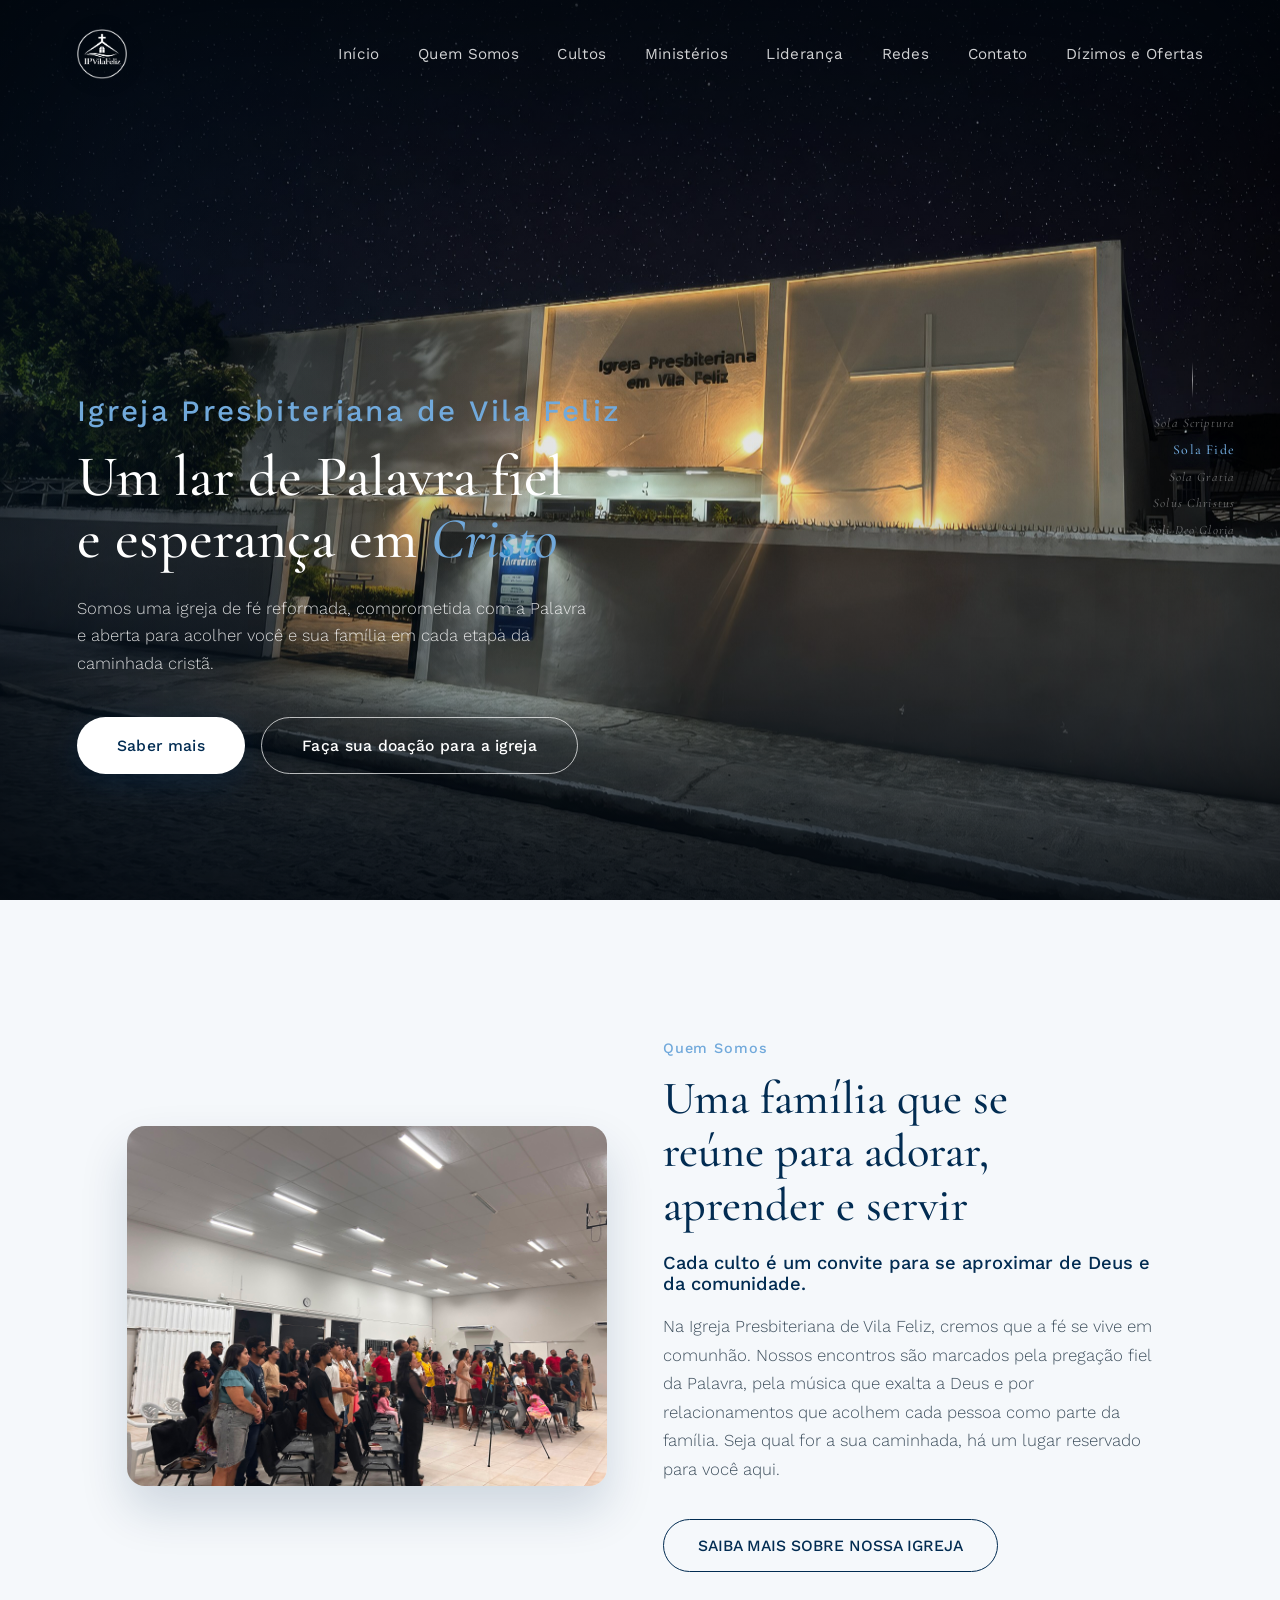
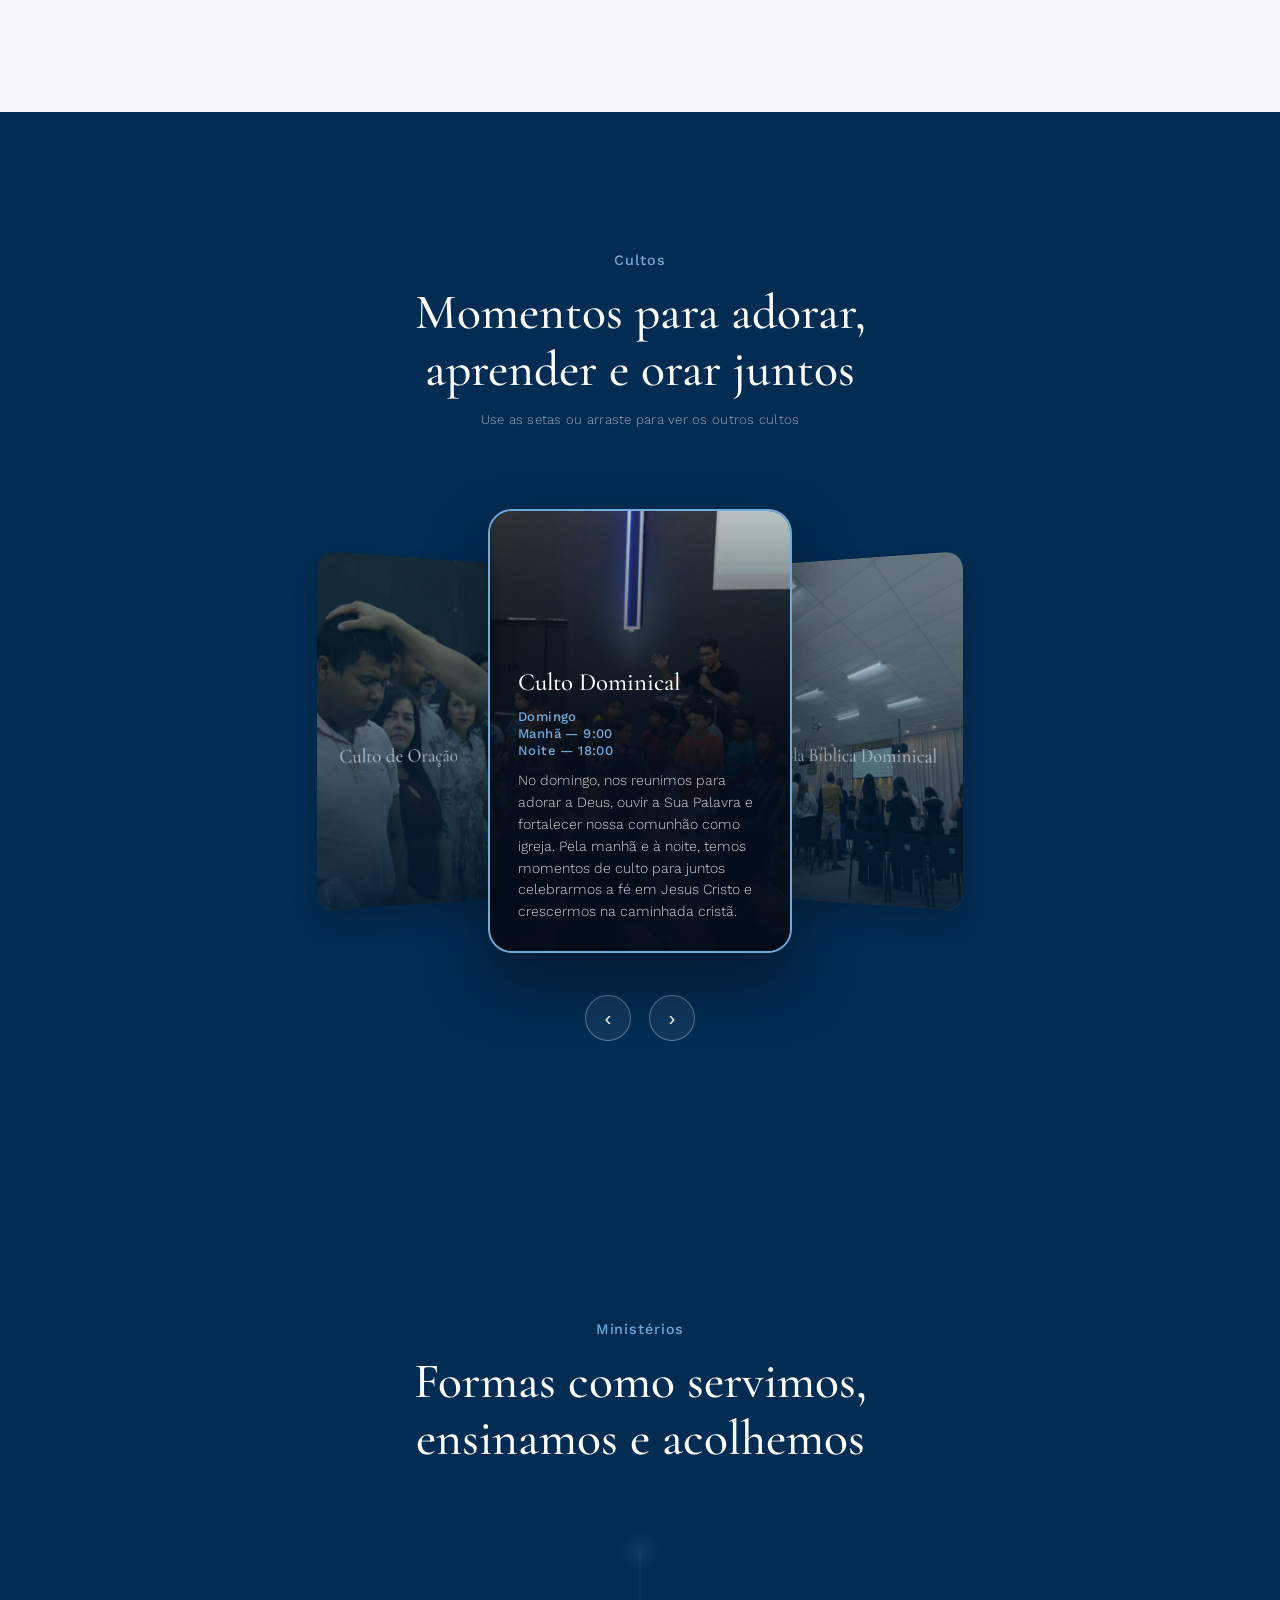
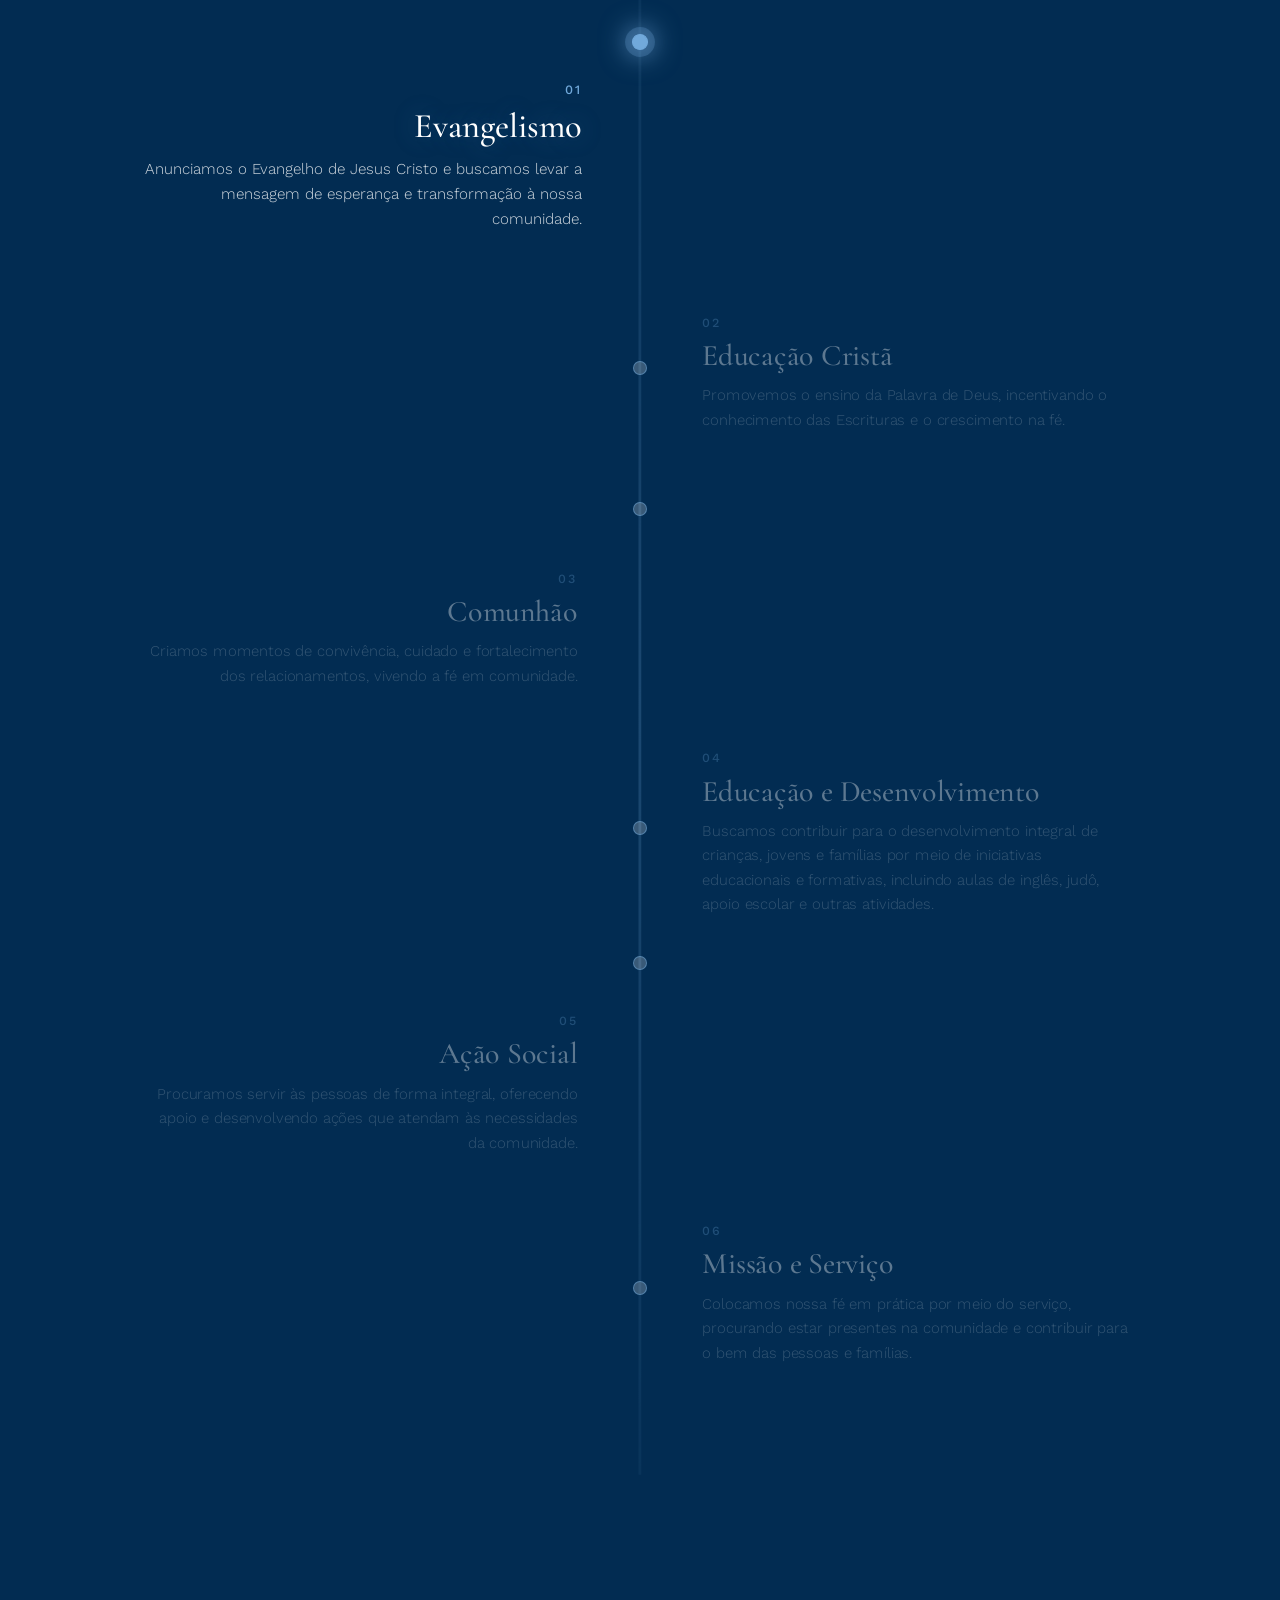
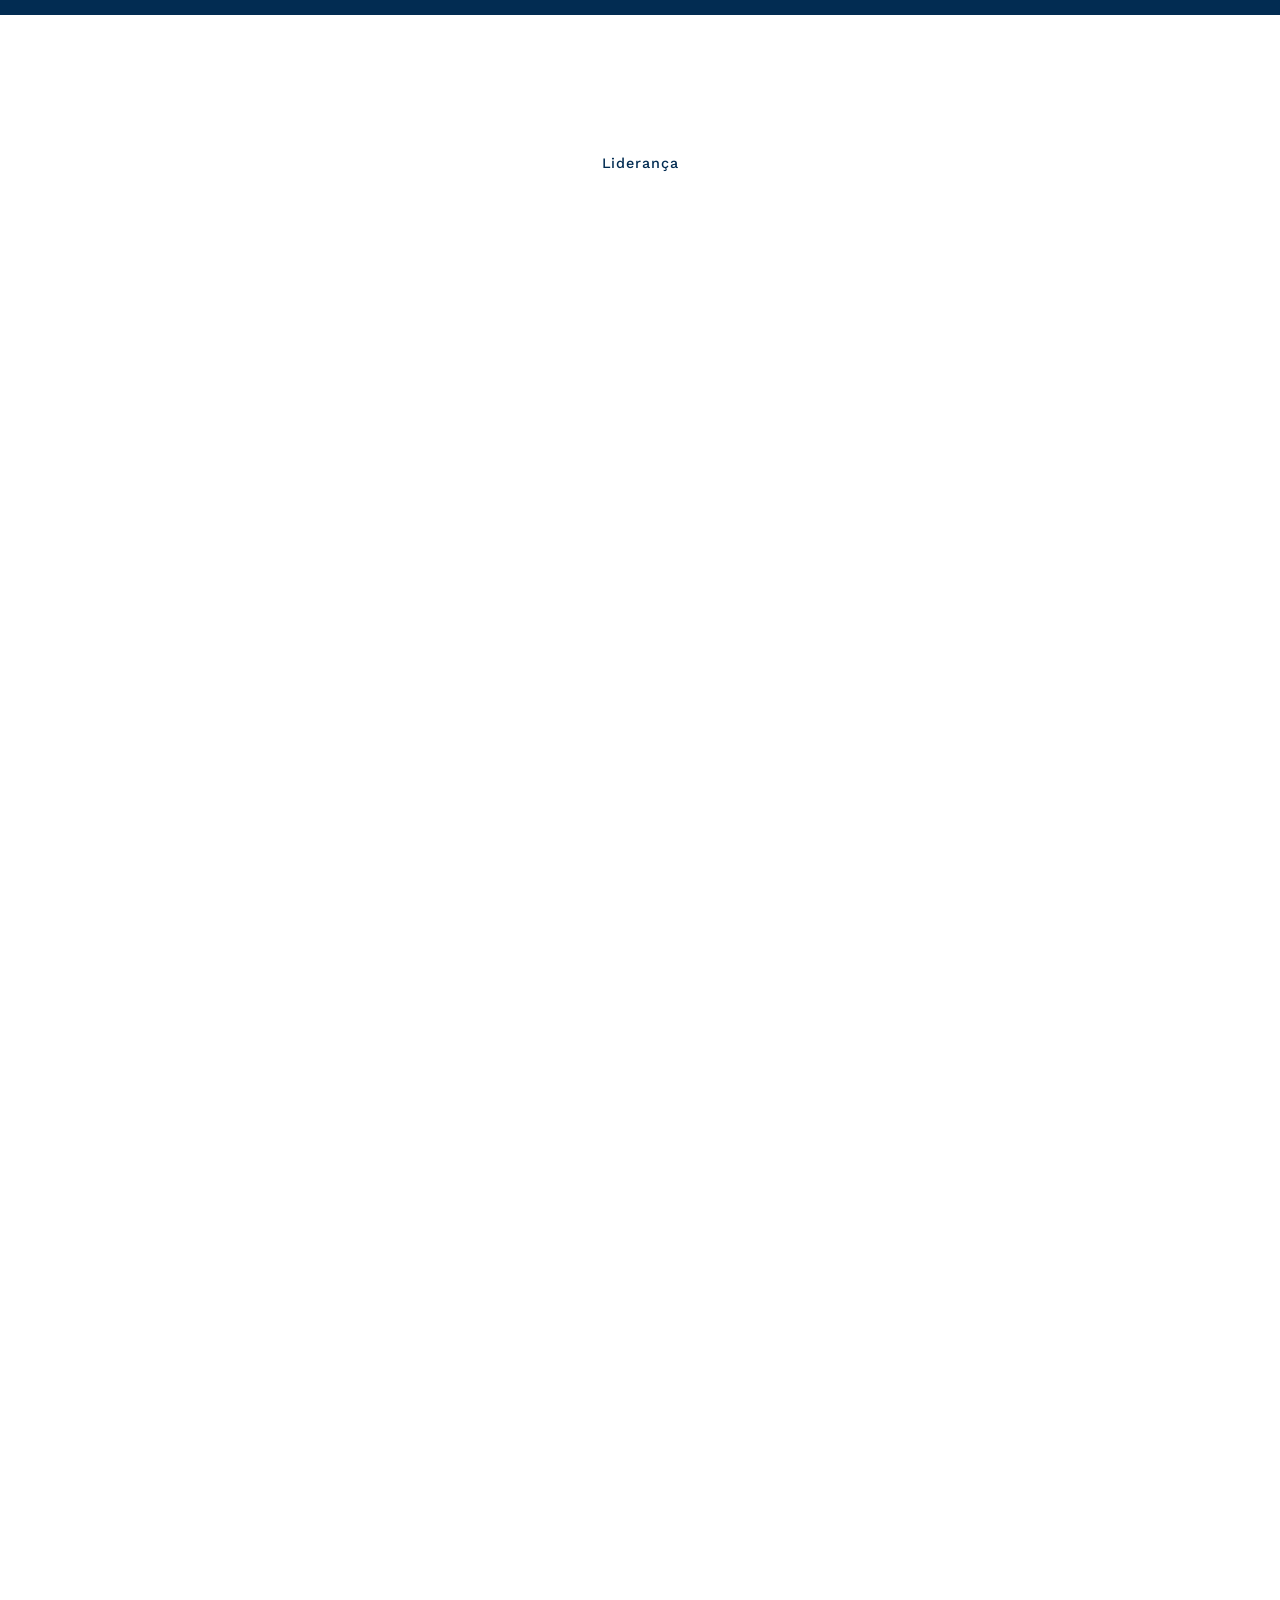
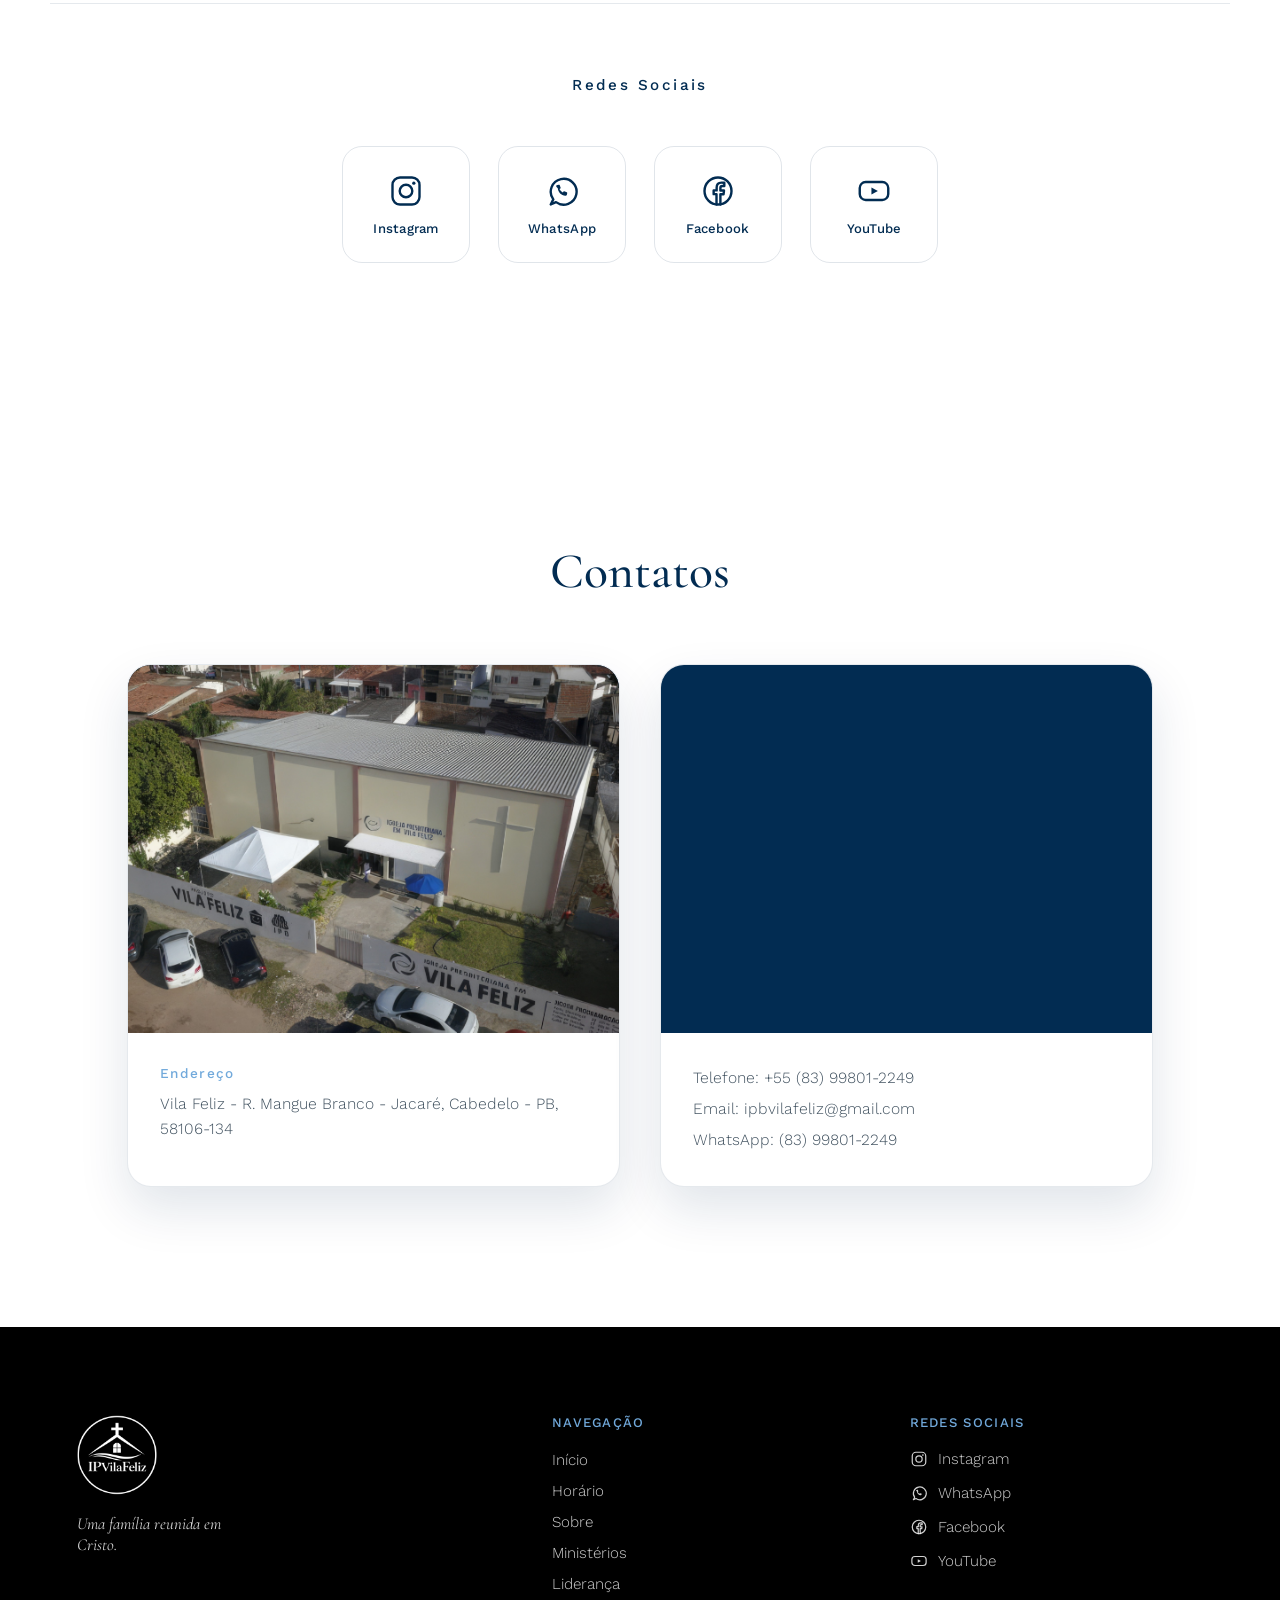
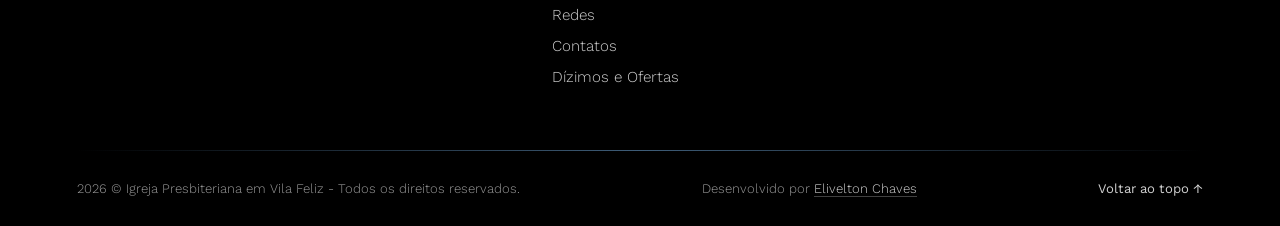
==== index.html @ 194556d9 "versao 1 do scrippt" ====
<!DOCTYPE html>
<html lang="pt-BR">
<head>
  <meta charset="UTF-8" />
  <meta name="viewport" content="width=device-width, initial-scale=1.0, viewport-fit=cover" />
  <title>Igreja Presbiteriana de Vila Feliz</title>
  <meta name="description" content="Igreja Presbiteriana de Vila Feliz — uma comunidade de fé centrada em Cristo, aberta para acolher, servir e caminhar com você." />

  <link rel="preconnect" href="https://fonts.googleapis.com" />
  <link rel="preconnect" href="https://fonts.gstatic.com" crossorigin />
  <link href="https://fonts.googleapis.com/css2?family=Cormorant+Garamond:ital,wght@0,400;0,500;0,600;1,500&family=Work+Sans:wght@300;400;500;600&display=swap" rel="stylesheet" />
  <link rel="shortcut icon" href="assets/images/logo.ico" type="image/x-icon">
  <link rel="stylesheet" href="style/style.css" />
</head>
<body>

  <section class="hero" id="hero">
    <div class="hero__bg" role="img" aria-label="Fachada da Igreja Presbiteriana de Vila Feliz iluminada à noite, com uma cruz em destaque sob um céu estrelado"></div>
    <div class="hero__scrim"></div>
    <div class="hero__vignette"></div>
    <div class="hero__reveal" id="heroReveal" aria-hidden="true"></div>

    <header class="hero__header">
      <a href="#hero" class="brand">
        <img src="assets/images/logo-ipvf.png" alt="Igreja Presbiteriana de Vila Feliz" class="brand__logo" />
      </a>

      <button class="nav-toggle" id="navToggle" aria-expanded="false" aria-controls="primaryNav" aria-label="Abrir menu">
        <span></span>
        <span></span>
        <span></span>
      </button>


    <nav class="nav" id="primaryNav" aria-label="Navegação principal">
      <ul class="nav__list">
        <li><a href="index.html" class="nav__link">Início</a></li>
        <li><a href="index.html#quem-somos" class="nav__link">Quem Somos</a></li>
        <li><a href="index.html#cultos" class="nav__link">Cultos</a></li>
        <li><a href="index.html#ministerios" class="nav__link">Ministérios</a></li>
        <li><a href="index.html#lideranca" class="nav__link">Liderança</a></li>
        <li><a href="index.html#redes" class="nav__link">Redes</a></li>
        <li><a href="index.html#contato" class="nav__link">Contato</a></li>
         <li><a href="dizimos.html" class="nav__link">Dízimos e Ofertas</a></li>
      </ul>
    </nav>
    </header>

    <div class="hero__content">
      <p class="hero__kicker">Igreja Presbiteriana de Vila Feliz</p>
    <h1 class="hero__title">
         Um lar de Palavra fiel e esperança em <em>Cristo</em>
    </h1>
      <p class="hero__subtitle">
          Somos uma igreja de fé reformada, comprometida com a Palavra e aberta para
          acolher você e sua família em cada etapa da caminhada cristã.
      </p>

        <div class="hero__actions">
          <a href="#quem-somos" class="btn-cta">
            <span class="btn-cta__label">Saber mais</span>
            <span class="btn-cta__ring" aria-hidden="true"></span>
          </a>
          <a href="dizimos.html" class="btn-cta btn-cta--secundario">
            <span class="btn-cta__label">Faça sua doação para a igreja</span>
          </a>
        </div>
        </div>
    <div class="hero__side hero__side--solas" aria-hidden="true">
      <span class="hero__side-line"></span>
      <ul class="hero__solas">
        <li class="hero__sola is-active">Sola Scriptura</li>
        <li class="hero__sola">Sola Fide</li>
        <li class="hero__sola">Sola Gratia</li>
        <li class="hero__sola">Solus Christus</li>
        <li class="hero__sola">Soli Deo Gloria</li>
      </ul>
    </div>

    <!-- <a href="#quem-somos" class="scroll-cue" aria-label="Rolar para a próxima seção">
      <span class="scroll-cue__mouse">
        <span class="scroll-cue__wheel"></span>
      </span>
      <span class="scroll-cue__text">Role para explorarr</span>
    </a> -->
  </section>

  <section class="about" id="quem-somos">
    <div class="about__grid">
      <figure class="about__figure">
        <img
          src="assets/images/culto-comunidade(2).jpeg"
          alt="Congregação reunida durante um culto na Igreja Presbiteriana de Vila Feliz, com o pregador ao púlpito"
          class="about__image"
          loading="lazy"
          width="1600"
          height="2133"
        />
      </figure>

      <div class="about__content">
        <p class="about__eyebrow">Quem Somos</p>
        <h2 class="about__title">
          Uma família que se reúne para adorar, aprender e servir
        </h2>
        <p class="about__subtitle">
          Cada culto é um convite para se aproximar de Deus e da comunidade.
        </p>
        <p class="about__body">
          Na Igreja Presbiteriana de Vila Feliz, cremos que a fé se vive em
          comunhão. Nossos encontros são marcados pela pregação fiel da
          Palavra, pela música que exalta a Deus e por relacionamentos que
          acolhem cada pessoa como parte da família. Seja qual for a sua
          caminhada, há um lugar reservado para você aqui.
        </p>
        <a href="#" class="btn-outline">SAIBA MAIS SOBRE NOSSA IGREJA</a>
      </div>
    </div>
  </section>

  <section class="cultos" id="cultos">
    <div class="cultos__intro">
      <p class="cultos__eyebrow">Cultos</p>
      <h2 class="cultos__title">Momentos para adorar, aprender e orar juntos</h2>
      <p class="cultos__hint">Use as setas ou arraste para ver os outros cultos</p>
    </div>

    <div class="cultos__carousel">
      <div
        class="cultos__track"
        id="cultosTrack"
        role="region"
        aria-roledescription="carrossel"
        aria-label="Cultos e horários"
      >
        <div
          class="cultos__card"
          role="button"
          tabindex="0"
          aria-pressed="true"
          aria-label="Culto Dominical"
          data-index="0"
        >
          <div class="cultos__card-inner">
            <img
              src="assets/images/dominical.JPG"
              alt=""
              class="cultos__card-image"
              loading="lazy"
            />
            <div class="cultos__card-scrim"></div>
            <div class="cultos__card-content">
              <h3 class="cultos__card-title">Culto Dominical</h3>
              <div class="cultos__card-details">
                <ul class="cultos__card-schedule">
                  <li>Domingo</li>
                  <li>Manhã — 9:00</li>
                  <li>Noite — 18:00</li>
                </ul>
                <p class="cultos__card-desc">
                  No domingo, nos reunimos para adorar a Deus, ouvir a Sua
                  Palavra e fortalecer nossa comunhão como igreja. Pela manhã
                  e à noite, temos momentos de culto para juntos celebrarmos a
                  fé em Jesus Cristo e crescermos na caminhada cristã.
                </p>
              </div>
            </div>
          </div>
        </div>

        <div
          class="cultos__card"
          role="button"
          tabindex="0"
          aria-pressed="false"
          aria-label="Escola Bíblica Dominical"
          data-index="1"
        >
          <div class="cultos__card-inner">
            <img
              src="assets/images/escola.jpg"
              alt=""
              class="cultos__card-image"
              loading="lazy"
            />
            <div class="cultos__card-scrim"></div>
            <div class="cultos__card-content">
              <h3 class="cultos__card-title">Escola Bíblica Dominical</h3>
              <div class="cultos__card-details">
                <ul class="cultos__card-schedule">
                  <li>Domingo — 10:00</li>
                </ul>
                <p class="cultos__card-desc">
                  Um momento dedicado ao estudo da Palavra de Deus, buscando
                  compreender as Escrituras e crescer no conhecimento e na
                  prática da fé cristã.
                </p>
              </div>
            </div>
          </div>
        </div>

        <div
          class="cultos__card"
          role="button"
          tabindex="0"
          aria-pressed="false"
          aria-label="Culto de Oração"
          data-index="2"
        >
          <div class="cultos__card-inner">
            <img
              src="assets/images/oracao1.JPG"
              alt=""
              class="cultos__card-image"
              loading="lazy"
            />
            <div class="cultos__card-scrim"></div>
            <div class="cultos__card-content">
              <h3 class="cultos__card-title">Culto de Oração</h3>
              <div class="cultos__card-details">
                <ul class="cultos__card-schedule">
                  <li>19:30</li>
                </ul>
                <p class="cultos__card-desc">
                  Um momento de comunhão e oração, em que nos reunimos para
                  buscar a Deus, apresentar nossas necessidades e interceder
                  uns pelos outros.
                </p>
              </div>
            </div>
          </div>
        </div>
      </div>

      <div class="cultos__controls">
        <button type="button" class="cultos__nav cultos__nav--prev" id="cultosPrev" aria-label="Culto anterior">
          <span aria-hidden="true">&#8249;</span>
        </button>
        <button type="button" class="cultos__nav cultos__nav--next" id="cultosNext" aria-label="Próximo culto">
          <span aria-hidden="true">&#8250;</span>
        </button>
      </div>
    </div>
  </section>

  <section class="ministerios" id="ministerios">
    <div class="ministerios__intro">
      <p class="ministerios__eyebrow">Ministérios</p>
      <h2 class="ministerios__title">Formas como servimos, ensinamos e acolhemos</h2>
    </div>

    <div class="ministerios__timeline" id="ministeriosTimeline">
      <div class="ministerios__line-wrap" aria-hidden="true">
        <div class="ministerios__line-track"></div>
        <div class="ministerios__line-progress" id="ministeriosProgress"></div>
        <span class="ministerios__line-head" id="ministeriosHead"></span>
      </div>

      <ol class="ministerios__list">
        <li class="ministerios__item" data-index="0">
          <span class="ministerios__node" aria-hidden="true"></span>
          <div class="ministerios__content">
            <span class="ministerios__number">01</span>
            <h3 class="ministerios__name">Evangelismo</h3>
            <p class="ministerios__desc">
              Anunciamos o Evangelho de Jesus Cristo e buscamos levar a
              mensagem de esperança e transformação à nossa comunidade.
            </p>
          </div>
        </li>

        <li class="ministerios__item" data-index="1">
          <span class="ministerios__node" aria-hidden="true"></span>
          <div class="ministerios__content">
            <span class="ministerios__number">02</span>
            <h3 class="ministerios__name">Educação Cristã</h3>
            <p class="ministerios__desc">
              Promovemos o ensino da Palavra de Deus, incentivando o
              conhecimento das Escrituras e o crescimento na fé.
            </p>
          </div>
        </li>

        <li class="ministerios__item" data-index="2">
          <span class="ministerios__node" aria-hidden="true"></span>
          <div class="ministerios__content">
            <span class="ministerios__number">03</span>
            <h3 class="ministerios__name">Comunhão</h3>
            <p class="ministerios__desc">
              Criamos momentos de convivência, cuidado e fortalecimento dos
              relacionamentos, vivendo a fé em comunidade.
            </p>
          </div>
        </li>

        <li class="ministerios__item" data-index="3">
          <span class="ministerios__node" aria-hidden="true"></span>
          <div class="ministerios__content">
            <span class="ministerios__number">04</span>
            <h3 class="ministerios__name">Educação e Desenvolvimento</h3>
            <p class="ministerios__desc">
              Buscamos contribuir para o desenvolvimento integral de
              crianças, jovens e famílias por meio de iniciativas
              educacionais e formativas, incluindo aulas de inglês, judô,
              apoio escolar e outras atividades.
            </p>
          </div>
        </li>

        <li class="ministerios__item" data-index="4">
          <span class="ministerios__node" aria-hidden="true"></span>
          <div class="ministerios__content">
            <span class="ministerios__number">05</span>
            <h3 class="ministerios__name">Ação Social</h3>
            <p class="ministerios__desc">
              Procuramos servir às pessoas de forma integral, oferecendo
              apoio e desenvolvendo ações que atendam às necessidades da
              comunidade.
            </p>
          </div>
        </li>

        <li class="ministerios__item" data-index="5">
          <span class="ministerios__node" aria-hidden="true"></span>
          <div class="ministerios__content">
            <span class="ministerios__number">06</span>
            <h3 class="ministerios__name">Missão e Serviço</h3>
            <p class="ministerios__desc">
              Colocamos nossa fé em prática por meio do serviço, procurando
              estar presentes na comunidade e contribuir para o bem das
              pessoas e famílias.
            </p>
          </div>
        </li>
      </ol>
    </div>
  </section>

  <section class="lideranca" id="lideranca">
    <div class="lideranca__intro">
      <h2 class="lideranca__eyebrow">Liderança</h2>
    </div>

    <div class="lideranca__wrap">
      <article class="lideranca__card" id="liderancaCard">
        <div class="lideranca__photo-frame">
          <img
            src="assets/images/lideranca-pastor.jpg"
            alt="Reverendo Carlos Rodrigo Rocha, pastor da Igreja Presbiteriana de Vila Feliz, pregando ao púlpito"
            class="lideranca__photo"
            loading="lazy"
          />
        </div>

        <div class="lideranca__body">
          <h3 class="lideranca__name">Reverendo Carlos Rodrigo Rocha</h3>
          <span class="lideranca__divider" aria-hidden="true"></span>
          <p class="lideranca__role">Pastor</p>
          <a href="documents/Rev. Carlos Rodrigo.pdf" class="lideranca__link" target="_blank">
            <span>Ler mais</span>
            <span class="lideranca__link-arrow" aria-hidden="true">&rarr;</span>
          </a>
        </div>
      </article>
    </div>
  </section>

  <section class="redes" id="redes">
    <div class="redes__youtube">
      <div class="redes__video-wrap" id="redesVideoWrap">
        <div class="redes__video-frame">
          <iframe
            id="youtube-video"
            width="560"
            height="315"
            src="https://www.youtube.com/embed/FF5UrV_zjxY?si=rgzl-j8MlmGEdVOX"
            title="YouTube video player"
            frameborder="0"
            allow="accelerometer; autoplay; clipboard-write; encrypted-media; gyroscope; picture-in-picture; web-share"
            referrerpolicy="strict-origin-when-cross-origin"
            allowfullscreen
          ></iframe>
        </div>
      </div>

      <div class="redes__video-text" id="redesTextWrap">
        <h2 class="redes__title">Acompanhe nosso canal</h2>
        <p class="redes__desc">
          No nosso canal do YouTube você acompanha os cultos, mensagens e
          testemunhos da Igreja Presbiteriana em Vila Feliz. É uma forma de
          estar mais perto da nossa comunidade, mesmo à distância, e
          caminhar conosco na fé, ainda que não possa estar presente
          pessoalmente.
        </p>
        <a
          href="https://www.youtube.com/@ipbvilafelizvila"
          target="_blank"
          rel="noopener noreferrer"
          class="redes__btn"
        >
          <span>Acessar Canal</span>
          <span class="redes__btn-arrow" aria-hidden="true">&rarr;</span>
        </a>
      </div>
    </div>

    <div class="redes__social">
      <h3 class="redes__social-title">Redes Sociais</h3>

      <ul class="redes__social-list" id="redesSocialList">
        <li class="redes__social-item">
          <a
            href="https://www.instagram.com/ipvilafeliz/"
            target="_blank"
            rel="noopener noreferrer"
            class="redes__social-link"
            aria-label="Instagram da Igreja Presbiteriana de Vila Feliz"
          >
            <span class="redes__social-icon" aria-hidden="true">
              <svg viewBox="0 0 24 24" fill="none" xmlns="http://www.w3.org/2000/svg">
                <rect x="3" y="3" width="18" height="18" rx="5" stroke="currentColor" stroke-width="1.6" />
                <circle cx="12" cy="12" r="4.2" stroke="currentColor" stroke-width="1.6" />
                <circle cx="17.2" cy="6.8" r="1.1" fill="currentColor" />
              </svg>
            </span>
            <span class="redes__social-label">Instagram</span>
          </a>
        </li>

        
        <li class="redes__social-item">
          <a
            href="https://wa.me/5583998012249"
            class="redes__social-link"
            target="_blank"
            rel="noopener noreferrer"
            aria-label="WhatsApp da Igreja Presbiteriana de Vila Feliz"
            title="WhatsApp"
          >
            <span class="redes__social-icon" aria-hidden="true">
              <svg viewBox="0 0 24 24" fill="none" xmlns="http://www.w3.org/2000/svg">
                <path
                  d="M6.2 17.6 4.5 21l3.5-1.6a8.6 8.6 0 1 0-1.8-1.8Z"
                  stroke="currentColor"
                  stroke-width="1.6"
                  stroke-linejoin="round"
                />
                <path
                  d="M9.2 10.1c.2 2.7 2.3 4.8 5 5 .9.1 1-.3 1.1-.7l.2-1c0-.2 0-.5-.3-.6l-1.7-.6c-.2 0-.4 0-.5.2l-.4.6c-1-.5-1.8-1.3-2.3-2.3l.6-.4c.2-.1.2-.3.2-.5l-.6-1.7c-.1-.3-.3-.3-.6-.3l-1 .2c-.4.1-.8.2-.7 1.1Z"
                  fill="currentColor"
                />
              </svg>
            </span>

            <span class="redes__social-label">WhatsApp</span>
          </a>
        </li>



        <li class="redes__social-item">
          <a
            href=""
            class="redes__social-link is-em-breve"
            aria-label="Facebook da Igreja Presbiteriana de Vila Feliz — em breve"
            title="Em breve"
          >
            <span class="redes__social-icon" aria-hidden="true">
              <svg viewBox="0 0 24 24" fill="none" xmlns="http://www.w3.org/2000/svg">
                <circle cx="12" cy="12" r="9" stroke="currentColor" stroke-width="1.6" />
                <path
                  d="M13.6 21v-6.8h2.1l.3-2.5h-2.4V9.9c0-.7.2-1.2 1.3-1.2h1.3V6.5c-.2 0-1-.1-1.9-.1-1.9 0-3.2 1.1-3.2 3.3v1.9H9.1v2.5h1.9V21"
                  stroke="currentColor"
                  stroke-width="1.6"
                  stroke-linejoin="round"
                  stroke-linecap="round"
                />
              </svg>
            </span>
            <span class="redes__social-label">Facebook</span>
          </a>
        </li>

        <li class="redes__social-item">
          <a
            href="https://www.youtube.com/@ipbvilafelizvila"
            target="_blank"
            rel="noopener noreferrer"
            class="redes__social-link"
            aria-label="YouTube da Igreja Presbiteriana de Vila Feliz"
          >
            <span class="redes__social-icon" aria-hidden="true">
              <svg viewBox="0 0 24 24" fill="none" xmlns="http://www.w3.org/2000/svg">
                <rect x="2.5" y="6" width="19" height="12" rx="4" stroke="currentColor" stroke-width="1.6" />
                <path d="M10.3 9.6v4.8l4.3-2.4-4.3-2.4Z" fill="currentColor" />
              </svg>
            </span>
            <span class="redes__social-label">YouTube</span>
          </a>
        </li>
      </ul>
    </div>
  </section>

  <section class="contato" id="contato">
    <div class="contato__intro">
      <h2 class="contato__title">Contatos</h2>
    </div>

    <div class="contato__grid">
      <article class="contato__card" id="contatoCardIgreja">
        <div class="contato__media">
          <img
            src="assets/images/contato-igreja.jpg"
            alt="Vista aérea da fachada da Igreja Presbiteriana em Vila Feliz, com o muro do estacionamento em primeiro plano"
            class="contato__image"
            loading="lazy"
          />
        </div>
        <div class="contato__body">
          <h3 class="contato__label">Endereço</h3>
          <p class="contato__text">
            Vila Feliz - R. Mangue Branco - Jacaré, Cabedelo - PB, 58106-134
          </p>
        </div>
      </article>

      <article class="contato__card" id="contatoCardMapa">
        <div class="contato__media contato__media--mapa">
          <iframe
            id="google-maps"
            class="objeto-contato"
            src="https://www.google.com/maps/embed?pb=!1m18!1m12!1m3!1d3959.8087285001775!2d-34.8492262009211!3d-7.031754574267731!2m3!1f0!2f0!3f0!3m2!1i1024!2i768!4f13.1!3m3!1m2!1s0x7acdf5e621a21cd%3A0xe6d7a6ac53723bfa!2sIgreja%20Presb%C3%ADteriana%20em%20Vila%20Feliz!5e0!3m2!1spt-BR!2sbr!4v1784057093548!5m2!1spt-BR!2sbr"
            style="border:0;"
            allowfullscreen=""
            loading="lazy"
            referrerpolicy="strict-origin-when-cross-origin"
          ></iframe>
        </div>
     <div class="contato__body"> <p class="contato__text">Telefone: +55 (83) 99801-2249</p>
       <p class="contato__text">Email: ipbvilafeliz@gmail.com</p>
       <p class="contato__text"> WhatsApp: (83) 99801-2249 </p>
      </div>
      </article>
    </div>
  </section>

  <footer class="footer" id="footer">
    <div class="footer__main">
      <div class="footer__brand">
        <a href="#hero" class="footer__logo-link">
          <img
            src="assets/images/logo-ipvf.png"
            alt="Igreja Presbiteriana de Vila Feliz"
            class="footer__logo"
          />
        </a>
        <p class="footer__tagline">Uma família reunida em Cristo.</p>
      </div>

      <nav class="footer__nav" aria-label="Navegação do rodapé">
        <h3 class="footer__col-title">Navegação</h3>
        <ul class="footer__nav-list">
          <li><a href="#hero" class="footer__link">Início</a></li>
          <li><a href="#cultos" class="footer__link">Horário</a></li>
          <li><a href="#quem-somos" class="footer__link">Sobre</a></li>
          <li><a href="#ministerios" class="footer__link">Ministérios</a></li>
          <li><a href="#lideranca" class="footer__link">Liderança</a></li>
          <li><a href="#redes" class="footer__link">Redes</a></li>
          <li><a href="#contato" class="footer__link">Contatos</a></li>
          <li><a href="dizimos.html" class="footer__link">Dízimos e Ofertas</a></li>
        </ul>
      </nav>

      <div class="footer__social">
        <h3 class="footer__col-title">Redes sociais</h3>
        <ul class="footer__social-list">
          <li>
            <a
              href="https://www.instagram.com/ipvilafeliz/"
              target="_blank"
              rel="noopener noreferrer"
              class="footer__social-link"
              aria-label="Instagram da Igreja Presbiteriana de Vila Feliz"
            >
              <span class="footer__social-icon" aria-hidden="true">
                <svg viewBox="0 0 24 24" fill="none" xmlns="http://www.w3.org/2000/svg">
                  <rect x="3" y="3" width="18" height="18" rx="5" stroke="currentColor" stroke-width="1.6" />
                  <circle cx="12" cy="12" r="4.2" stroke="currentColor" stroke-width="1.6" />
                  <circle cx="17.2" cy="6.8" r="1.1" fill="currentColor" />
                </svg>
              </span>
              <span>Instagram</span>
            </a>
          </li>
          <li>
            <a
              href=""
              class="footer__social-link is-em-breve"
              aria-label="WhatsApp da Igreja Presbiteriana de Vila Feliz — em breve"
              title="Em breve"
            >
              <span class="footer__social-icon" aria-hidden="true">
                <svg viewBox="0 0 24 24" fill="none" xmlns="http://www.w3.org/2000/svg">
                  <path
                    d="M6.2 17.6 4.5 21l3.5-1.6a8.6 8.6 0 1 0-1.8-1.8Z"
                    stroke="currentColor"
                    stroke-width="1.6"
                    stroke-linejoin="round"
                  />
                  <path
                    d="M9.2 10.1c.2 2.7 2.3 4.8 5 5 .9.1 1-.3 1.1-.7l.2-1c0-.2 0-.5-.3-.6l-1.7-.6c-.2 0-.4 0-.5.2l-.4.6c-1-.5-1.8-1.3-2.3-2.3l.6-.4c.2-.1.2-.3.2-.5l-.6-1.7c-.1-.3-.3-.3-.6-.3l-1 .2c-.4.1-.8.2-.7 1.1Z"
                    fill="currentColor"
                  />
                </svg>
              </span>
              <span>WhatsApp</span>
            </a>
          </li>
          <li>
            <a
              href=""
              class="footer__social-link is-em-breve"
              aria-label="Facebook da Igreja Presbiteriana de Vila Feliz — em breve"
              title="Em breve"
            >
              <span class="footer__social-icon" aria-hidden="true">
                <svg viewBox="0 0 24 24" fill="none" xmlns="http://www.w3.org/2000/svg">
                  <circle cx="12" cy="12" r="9" stroke="currentColor" stroke-width="1.6" />
                  <path
                    d="M13.6 21v-6.8h2.1l.3-2.5h-2.4V9.9c0-.7.2-1.2 1.3-1.2h1.3V6.5c-.2 0-1-.1-1.9-.1-1.9 0-3.2 1.1-3.2 3.3v1.9H9.1v2.5h1.9V21"
                    stroke="currentColor"
                    stroke-width="1.6"
                    stroke-linejoin="round"
                    stroke-linecap="round"
                  />
                </svg>
              </span>
              <span>Facebook</span>
            </a>
          </li>
          <li>
            <a
              href="https://www.youtube.com/@ipbvilafelizvila"
              target="_blank"
              rel="noopener noreferrer"
              class="footer__social-link"
              aria-label="YouTube da Igreja Presbiteriana de Vila Feliz"
            >
              <span class="footer__social-icon" aria-hidden="true">
                <svg viewBox="0 0 24 24" fill="none" xmlns="http://www.w3.org/2000/svg">
                  <rect x="2.5" y="6" width="19" height="12" rx="4" stroke="currentColor" stroke-width="1.6" />
                  <path d="M10.3 9.6v4.8l4.3-2.4-4.3-2.4Z" fill="currentColor" />
                </svg>
              </span>
              <span>YouTube</span>
            </a>
          </li>
        </ul>
      </div>
    </div>

    <div class="footer__divider" role="separator"></div>

    <div class="footer__bottom">
      <p class="footer__copy">2026 © Igreja Presbiteriana em Vila Feliz - Todos os direitos reservados.</p>
      <p class="footer__credit">
        Desenvolvido por
        <a
          href="https://www.linkedin.com/in/eliveltonchaves/"
          target="_blank"
          rel="noopener noreferrer"
          class="footer__credit-link"
        >Elivelton Chaves</a>
      </p>
      <a href="#hero" class="footer__top">Voltar ao topo ↑</a>
    </div>
  </footer>

  <script src="scripts/script.js"+v1></script>
</body>
</html>
---- style/style.css ----
/* =========================================================
   Igreja Presbiteriana de Vila Feliz — Hero Section
   ========================================================= */

:root {
  --destaque: #71a9db;
  --contradestaque: #022c52;

  --branco: #ffffff;
  --texto-suave: rgba(255, 255, 255, 0.82);
  --texto-fraco: rgba(255, 255, 255, 0.6);

  --fundo-claro: #f5f8fb;
  --texto-corpo-escuro: #40515f;

  --fonte-titulo: "Cormorant Garamond", "Georgia", serif;
  --fonte-corpo: "Work Sans", "Helvetica Neue", Arial, sans-serif;

  /* Margem lateral nunca menor que a área segura (notch/ilha do iPhone
     e barras de navegação no modo paisagem). */
  --margem-lateral: max(clamp(24px, 6vw, 96px), env(safe-area-inset-left, 0px), env(safe-area-inset-right, 0px));

  /* Altura real do header no estado inicial (padding-top + logo),
     calculada com as mesmas expressões usadas no próprio header,
     para reservar espaço seguro ao conteúdo do Hero. */
  --header-espaco-seguro: calc(clamp(20px, 3.2vh, 32px) + clamp(50px, 5vh, 56px) + 16px);

  --transicao-padrao: 0.4s cubic-bezier(0.16, 1, 0.3, 1);
}

*,
*::before,
*::after {
  box-sizing: border-box;
}

html {
  scroll-behavior: smooth;
  background-color: var(--contradestaque);
  -webkit-text-size-adjust: 100%;
  text-size-adjust: 100%;
}

body {
  margin: 0;
  font-family: var(--fonte-corpo);
  color: var(--branco);
  background-color: var(--contradestaque);
  -webkit-font-smoothing: antialiased;
}

a {
  color: inherit;
  text-decoration: none;
}

ul {
  list-style: none;
  margin: 0;
  padding: 0;
}

/* -----------------------------------------
   Hero — estrutura geral
----------------------------------------- */

.hero {
  position: relative;
  min-height: 100vh;
  min-height: 100svh;
  width: 100%;
  overflow: hidden;
  display: flex;
  flex-direction: column;
  justify-content: flex-end;
  /* Reserva o espaço do header: se o conteúdo for maior que a tela
     (celular deitado), o Hero cresce em vez de o texto subir sobre a logo. */
  padding-top: var(--header-espaco-seguro);
}

.hero__bg {
  position: absolute;
  inset: 0;
  background-image: url("../assets/images/hero-igreja.jpg");
  background-size: cover;
  background-position: center 62%;
  background-repeat: no-repeat;
  z-index: 0;
}

/* Camada de contraste: mais escura nos cantos onde há texto/logo,
   preservando a fotografia original no restante da composição. */
.hero__scrim {
  position: absolute;
  inset: 0;
  z-index: 1;
  background:
    linear-gradient(180deg, rgba(2, 12, 24, 0.72) 0%, rgba(2, 12, 24, 0.15) 26%, rgba(2, 12, 24, 0.1) 55%, rgba(2, 12, 24, 0.78) 100%),
    linear-gradient(90deg, rgba(2, 20, 38, 0.55) 0%, rgba(2, 20, 38, 0) 42%);
  pointer-events: none;
}

.hero__vignette {
  position: absolute;
  inset: 0;
  z-index: 1;
  box-shadow: inset 0 0 220px rgba(0, 0, 0, 0.55);
  pointer-events: none;
}

/* Camada de revelação: aparece apenas dentro do spotlight que segue o
   cursor. Fica acima do plano de fundo/scrim, mas abaixo de todo o
   conteúdo e da interface (logo, navegação, texto, CTA, indicadores). */
.hero__reveal {
  position: absolute;
  inset: 0;
  z-index: 2;
  background-image: url("../assets/images/hero-reveal.jpg");
  background-size: cover;
  /* A imagem de revelação é a MESMA fotografia do plano de fundo do Hero
     (mesmas dimensões/composição, apenas com o céu retocado). Por isso
     usa exatamente o mesmo background-size e background-position do
     .hero__bg: assim, a fachada da igreja revelada dentro do spotlight
     fica sempre perfeitamente alinhada com a fachada visível no restante
     da imagem de fundo, em qualquer tamanho de tela — em vez de aparecer
     como se estivesse centralizada de forma independente dentro do
     círculo do cursor. */
  background-position: center 62%;
  background-repeat: no-repeat;
  opacity: 0;
  pointer-events: none;
  transition: opacity 0.6s ease;
  -webkit-mask-image: radial-gradient(
    circle 260px at var(--reveal-x, -1000px) var(--reveal-y, -1000px),
    rgba(0, 0, 0, 1) 0%,
    rgba(0, 0, 0, 0.85) 35%,
    rgba(0, 0, 0, 0.35) 70%,
    rgba(0, 0, 0, 0) 100%
  );
  mask-image: radial-gradient(
    circle 260px at var(--reveal-x, -1000px) var(--reveal-y, -1000px),
    rgba(0, 0, 0, 1) 0%,
    rgba(0, 0, 0, 0.85) 35%,
    rgba(0, 0, 0, 0.35) 70%,
    rgba(0, 0, 0, 0) 100%
  );
}

.hero__reveal.is-active {
  opacity: 1;
}

@media (hover: none), (pointer: coarse), (max-width: 860px) {
  .hero__reveal {
    display: none;
  }
}

/* -----------------------------------------
   Cabeçalho: logo + navegação
----------------------------------------- */

.hero__header {
  position: absolute;
  top: 0;
  left: 0;
  right: 0;
  z-index: 20;
  display: flex;
  align-items: center;
  justify-content: space-between;
  padding: clamp(20px, 3.2vh, 32px) var(--margem-lateral) 0;
  transition: background-color var(--transicao-padrao), box-shadow var(--transicao-padrao),
    backdrop-filter var(--transicao-padrao), padding var(--transicao-padrao);
}

.brand {
  display: inline-flex;
  align-items: center;
  height: 100%;
}

.brand__logo {
  height: clamp(50px, 5vh, 56px);
  width: auto;
  display: block;
  filter: drop-shadow(0 2px 10px rgba(0, 0, 0, 0.45));
}

.nav__list {
  display: flex;
  gap: clamp(20px, 3vw, 44px);
}

.nav__link {
  font-family: var(--fonte-corpo);
  font-weight: 400;
  font-size: 0.95rem;
  letter-spacing: 0.02em;
  color: var(--texto-suave);
  position: relative;
  padding-bottom: 6px;
  transition: color var(--transicao-padrao);
}

.nav__link::after {
  content: "";
  position: absolute;
  left: 0;
  bottom: 0;
  width: 0%;
  height: 1px;
  background: var(--destaque);
  transition: width var(--transicao-padrao);
}

.nav__link:hover,
.nav__link:focus-visible {
  color: var(--branco);
}

.nav__link:hover::after,
.nav__link:focus-visible::after {
  width: 100%;
}

.nav-toggle {
  display: none;
  flex-direction: column;
  justify-content: center;
  gap: 5px;
  width: 40px;
  height: 40px;
  background: transparent;
  border: none;
  cursor: pointer;
  z-index: 6;
}

.nav-toggle span {
  display: block;
  width: 100%;
  height: 2px;
  background: var(--branco);
  transition: transform var(--transicao-padrao), opacity var(--transicao-padrao);
}

/* -----------------------------------------
   Navegação fixa ao rolar a página
   Desktop: o header inteiro (logo + nav) fica fixo no topo.
   Mobile: SOMENTE o botão hambúrguer fica fixo; a logo
   permanece no Hero e rola normalmente com o conteúdo.
----------------------------------------- */

@media (min-width: 861px) {
  .hero__header.is-scrolled {
    position: fixed;
    background-color: rgba(2, 44, 82, 0.82);
    -webkit-backdrop-filter: blur(12px);
    backdrop-filter: blur(12px);
    box-shadow: 0 10px 30px rgba(2, 12, 24, 0.35);
    padding-top: clamp(12px, 1.8vh, 18px);
    padding-bottom: clamp(12px, 1.8vh, 18px);
  }
}

@media (max-width: 860px), (max-height: 500px){
  .nav-toggle.is-scrolled {
    position: fixed;
    top: clamp(14px, 3vh, 22px);
    right: var(--margem-lateral);
    z-index: 25;
    background-color: rgba(2, 44, 82, 0.82);
    -webkit-backdrop-filter: blur(10px);
    backdrop-filter: blur(10px);
    border-radius: 10px;
    box-shadow: 0 10px 24px rgba(2, 12, 24, 0.35);
    transition: background-color var(--transicao-padrao), box-shadow var(--transicao-padrao);
  }
}

/* -----------------------------------------
   Conteúdo principal do Hero
----------------------------------------- */

.hero__content {
  position: relative;
  z-index: 5;
  padding: 0 var(--margem-lateral);
  padding-bottom: clamp(96px, 14vh, 150px);
  max-width: 720px;
  /* O header (logo + navegação) tem prioridade absoluta sobre este
     bloco: a altura máxima nunca ultrapassa o espaço abaixo dele,
     e, no caso extremo de o texto ainda não caber, a rolagem interna
     garante que nada fique escondido atrás do header — nunca overlap. */
  max-height: calc(100svh - var(--header-espaco-seguro));
  overflow-y: auto;
  overscroll-behavior: contain;
  scrollbar-width: none;
}

.hero__content::-webkit-scrollbar {
  display: none;
}

.hero__kicker {
  font-family: var(--fonte-corpo);
  font-size: 1.85rem;
  font-weight: 500;
  letter-spacing: 0.08em;
  color: var(--destaque);
  margin: 0 0 18px;
}

.hero__title {
  font-family: var(--fonte-titulo);
  font-weight: 500;
    /* font-size: clamp(1rem, 3.6vw + 1.3vh, 2.3rem); */
  font-size: clamp(2.4rem, 3.6vw + 1.3vh, 4.6rem);
  line-height: 1.08;
  margin: 0 0 24px;
  color: var(--branco);
  text-wrap: balance;
}

.hero__title em {
  font-style: italic;
  color: var(--destaque);
}

.hero__subtitle {
  font-size: clamp(1rem, 1.3vw, 1.15rem);
  line-height: 1.65;
  color: var(--texto-suave);
  max-width: 52ch;
  margin: 0 0 40px;
  font-weight: 300;
}

/* -----------------------------------------
   Botão de chamada para ação (animado)
----------------------------------------- */

.hero__actions {
  display: flex;
  flex-wrap: wrap;
  gap: 16px;
}

.btn-cta {
  position: relative;
  display: inline-flex;
  align-items: center;
  justify-content: center;
  padding: 18px 40px;
  font-family: var(--fonte-corpo);
  font-size: 0.98rem;
  font-weight: 500;
  letter-spacing: 0.02em;
  color: var(--contradestaque);
  background: var(--branco);
  border-radius: 999px;
  overflow: hidden;
  isolation: isolate;
  transition: color var(--transicao-padrao), transform var(--transicao-padrao), box-shadow var(--transicao-padrao);
  box-shadow: 0 8px 30px rgba(2, 44, 82, 0.35);
}

.btn-cta::before {
  content: "";
  position: absolute;
  inset: 0;
  background: var(--destaque);
  transform: translateX(-102%);
  transition: transform 0.5s cubic-bezier(0.65, 0, 0.35, 1);
  z-index: -1;
}

.btn-cta:hover,
.btn-cta:focus-visible {
  color: var(--branco);
  transform: translateY(-2px);
  box-shadow: 0 12px 34px rgba(113, 169, 219, 0.45);
}

.btn-cta:hover::before,
.btn-cta:focus-visible::before {
  transform: translateX(0);
}

.btn-cta__ring {
  position: absolute;
  inset: -1px;
  border-radius: 999px;
  border: 1px solid rgba(255, 255, 255, 0.5);
  opacity: 0;
  transform: scale(0.92);
  animation: pulso-cta 2.8s ease-out infinite;
  pointer-events: none;
}

@keyframes pulso-cta {
  0% {
    opacity: 0.55;
    transform: scale(0.92);
  }
  70% {
    opacity: 0;
    transform: scale(1.18);
  }
  100% {
    opacity: 0;
    transform: scale(1.18);
  }
}

/* Botão secundário do Hero (contorno): mesmo formato e animação de
   preenchimento do botão principal, mas vazado. */
.btn-cta--secundario {
  color: var(--branco);
  background: transparent;
  border: 1.5px solid rgba(255, 255, 255, 0.7);
  box-shadow: none;
}

.btn-cta--secundario:hover,
.btn-cta--secundario:focus-visible {
  border-color: var(--destaque);
}

/* -----------------------------------------
   Indicador vertical lateral
----------------------------------------- */

.hero__side {
  position: absolute;
  right: clamp(20px, 3.5vw, 48px);
  top: 50%;
  transform: translateY(-50%);
  z-index: 4;
  display: flex;
  flex-direction: column;
  align-items: center;
  gap: 18px;
}

.hero__side-line {
  width: 1px;
  height: 90px;
  background: linear-gradient(180deg, rgba(255, 255, 255, 0) 0%, rgba(255, 255, 255, 0.55) 50%, rgba(255, 255, 255, 0) 100%);
}

.hero__side-text {
  writing-mode: vertical-rl;
  transform: rotate(180deg);
  font-family: var(--fonte-titulo);
  font-style: italic;
  font-size: 0.95rem;
  letter-spacing: 0.06em;
  color: var(--texto-fraco);
}

/* Cinco Solas — indicador vertical lateral do Hero (desktop) */

.hero__side--solas .hero__side-line {
  height: 36px;
}

.hero__solas {
  display: flex;
  flex-direction: column;
  align-items: flex-end;
  gap: 11px;
  margin: 0;
  padding: 0;
  list-style: none;
}

.hero__sola {
  font-family: var(--fonte-titulo);
  font-style: italic;
  font-size: 0.8rem;
  letter-spacing: 0.09em;
  line-height: 1.2;
  text-align: right;
  white-space: nowrap;
  color: rgba(255, 255, 255, 0.4);
  transition: color var(--transicao-padrao), text-shadow var(--transicao-padrao);
}

.hero__sola.is-active {
  color: var(--destaque);
  font-style: normal;
  font-weight: 500;
  font-size: 0.86rem;
  text-shadow: 0 0 16px rgba(113, 169, 219, 0.6);
}

/* -----------------------------------------
   Indicador de rolagem
----------------------------------------- */

.scroll-cue {
  position: absolute;
  left: var(--margem-lateral);
  bottom: 34px;
  z-index: 5;
  display: flex;
  align-items: center;
  gap: 14px;
  color: var(--texto-fraco);
  transition: color var(--transicao-padrao);
}

.scroll-cue:hover,
.scroll-cue:focus-visible {
  color: var(--branco);
}

.scroll-cue__mouse {
  width: 24px;
  height: 38px;
  border: 1px solid rgba(255, 255, 255, 0.55);
  border-radius: 12px;
  display: flex;
  justify-content: center;
  padding-top: 6px;
}

.scroll-cue__wheel {
  width: 3px;
  height: 7px;
  border-radius: 2px;
  background: var(--destaque);
  animation: rolagem 1.8s ease-in-out infinite;
}

@keyframes rolagem {
  0% {
    transform: translateY(0);
    opacity: 1;
  }
  70% {
    transform: translateY(10px);
    opacity: 0;
  }
  100% {
    transform: translateY(0);
    opacity: 0;
  }
}

.scroll-cue__text {
  font-size: 0.8rem;
  letter-spacing: 0.04em;
}

/* -----------------------------------------
   Acessibilidade
----------------------------------------- */

a:focus-visible,
button:focus-visible {
  outline: 2px solid var(--destaque);
  outline-offset: 3px;
  border-radius: 4px;
}

@media (prefers-reduced-motion: reduce) {
  .btn-cta__ring,
  .scroll-cue__wheel {
    animation: none;
  }
  html {
    scroll-behavior: auto;
  }
}

/* -----------------------------------------
   Responsivo
----------------------------------------- */

@media (max-width: 860px), (max-height: 500px) {
    .hero__header.is-scrolled {
    position: absolute;
    background-color: transparent;
    -webkit-backdrop-filter: none;
    backdrop-filter: none;
    box-shadow: none;
    padding-top: clamp(20px, 3.2vh, 32px);
    padding-bottom: 0;
  }

  .hero__bg {
    background-image: url("../assets/images/hero-igreja-mobile.jpg");
    background-attachment: scroll;
  }

  /* O box-shadow com blur de 220px é pesado para repintar durante a
     rolagem em aparelhos mais simples e pode causar engasgos.
     No mobile, mantemos só a imagem + scrim (leve), sem a vinheta. */
  .hero__vignette {
    display: none;
  }

  .hero__side {
    display: none;
  }

  /* O bloco de texto/botão do Hero tem rolagem interna própria no
     desktop (rede de segurança para telas muito baixas). No mobile
     isso fazia o toque sobre o título/subtítulo/botão ser capturado
     por essa área em vez de rolar a página inteira — corrigido
     removendo a rolagem interna e deixando o fluxo normal. */
  .hero__content {
    max-height: none;
    overflow: visible;
    overscroll-behavior: auto;
  }

  /* Indicador "Role para explorar": visível apenas nos desktops. */
  .scroll-cue {
    display: none;
  }

  .nav-toggle {
    display: flex;
  }

  .nav {
    position: fixed;
    inset: 0;
    z-index: 4;
    background: var(--contradestaque);
    display: flex;
    align-items: center;
    justify-content: center;
    opacity: 0;
    visibility: hidden;
    transform: translateY(-8px);
    transition: opacity var(--transicao-padrao), transform var(--transicao-padrao), visibility var(--transicao-padrao);
  }

  .nav.is-open {
    opacity: 1;
    visibility: visible;
    transform: translateY(0);
  }

  .nav__list {
    flex-direction: column;
    text-align: center;
    gap: 32px;
  }

  .nav__link {
    font-size: 1.4rem;
    font-family: var(--fonte-titulo);
  }

  .nav-toggle.is-active span:nth-child(1) {
    transform: translateY(7px) rotate(45deg);
  }
  .nav-toggle.is-active span:nth-child(2) {
    opacity: 0;
  }
  .nav-toggle.is-active span:nth-child(3) {
    transform: translateY(-7px) rotate(-45deg);
  }
}

@media (max-width: 560px) {
  .hero__content {
    padding-bottom: clamp(64px, 16vh, 120px);
  }

  .hero__subtitle {
    max-width: 100%;
  }

  .btn-cta {
    width: 100%;
  }

  .scroll-cue__text {
    display: none;
  }
}

/* Telas com pouca altura disponível (celulares na horizontal ou
   janelas muito baixas): o header continua com prioridade — o
   conteúdo do Hero reduz tipografia e espaçamento para caber
   inteiramente abaixo dele, em vez de sobrepor logo/hambúrguer. */
@media (max-height: 500px) {
  .hero__content {
    padding-bottom: clamp(28px, 7vh, 56px);
  }

  .hero__kicker {
    font-size: 1.15rem;
    margin-bottom: 8px;
  }

  .hero__title {
    font-size: clamp(1rem, 3.6vw + 1.3vh, 2.3rem);
    margin-bottom: 12px;
  }

  .hero__subtitle {
    font-size: 0.9rem;
    line-height: 1.5;
    margin-bottom: 16px;
  }

  .btn-cta {
    padding: 5px 5px;
    margin: 1px;
  }

  .hero__side {
    display: none;
  }
}

/* =========================================================
   Seção "Quem Somos" — imagem + conteúdo
   Mobile-first: coluna única (imagem → texto → botão),
   evoluindo para duas colunas conforme o espaço disponível.
   ========================================================= */

.about {
  background: var(--fundo-claro);
  padding: clamp(56px, 11vw, 140px) 0;
  overflow-x: hidden;
}

.about__grid {
  max-width: 1180px;
  margin: 0 auto;
  padding: 0 var(--margem-lateral);
  display: grid;
  grid-template-columns: minmax(0, 1fr);
  gap: clamp(28px, 6vw, 56px);
  align-items: center;
}

.about__figure {
  margin: 0;
  width: 100%;
}

.about__image {
  display: block;
  width: 100%;
  height: auto;
  max-width: 100%;
  border-radius: clamp(10px, 1.6vw, 18px);
  box-shadow: 0 24px 48px rgba(2, 44, 82, 0.16);
}

.about__content {
  min-width: 0;
}

.about__eyebrow {
  font-family: var(--fonte-corpo);
  font-size: clamp(0.8rem, 1.4vw, 0.9rem);
  font-weight: 500;
  letter-spacing: 0.06em;
  color: var(--destaque);
  margin: 0 0 clamp(10px, 2vw, 16px);
}

.about__title {
  font-family: var(--fonte-titulo);
  font-weight: 500;
  font-size: clamp(1.8rem, 4.4vw, 2.9rem);
  line-height: 1.15;
  color: var(--contradestaque);
  margin: 0 0 clamp(14px, 2.4vw, 20px);
  text-wrap: balance;
}

.about__subtitle {
  font-family: var(--fonte-corpo);
  font-weight: 500;
  font-size: clamp(1rem, 1.8vw, 1.15rem);
  color: var(--contradestaque);
  margin: 0 0 clamp(12px, 2vw, 18px);
}

.about__body {
  font-family: var(--fonte-corpo);
  font-weight: 300;
  font-size: clamp(0.95rem, 1.4vw, 1.05rem);
  line-height: 1.7;
  color: var(--texto-corpo-escuro);
  max-width: 56ch;
  margin: 0 0 clamp(24px, 4vw, 36px);
}

.btn-outline {
  display: inline-flex;
  align-items: center;
  justify-content: center;
  width: auto;
  max-width: 100%;
  padding: 16px 34px;
  font-family: var(--fonte-corpo);
  font-size: clamp(0.9rem, 1.3vw, 0.98rem);
  font-weight: 500;
  color: var(--contradestaque);
  border: 1.5px solid var(--contradestaque);
  border-radius: 999px;
  transition: background-color var(--transicao-padrao), color var(--transicao-padrao), transform var(--transicao-padrao);
  text-align: center;
}

.btn-outline:hover,
.btn-outline:focus-visible {
  background-color: var(--contradestaque);
  color: var(--branco);
  transform: translateY(-2px);
}

/* Estado inicial/animado da revelação ao rolar a página.
   Puramente aditivo: se o JS não rodar, o conteúdo já aparece visível. */
.about__figure,
.about__content > * {
  opacity: 1;
  transform: none;
}

.about.is-ready .about__figure,
.about.is-ready .about__content > * {
  opacity: 0;
  transform: translateY(18px);
  transition: opacity 0.7s ease, transform 0.7s ease;
}

.about.is-ready.is-visible .about__figure,
.about.is-ready.is-visible .about__content > * {
  opacity: 1;
  transform: translateY(0);
}

.about.is-ready.is-visible .about__content > *:nth-child(2) { transition-delay: 0.06s; }
.about.is-ready.is-visible .about__content > *:nth-child(3) { transition-delay: 0.12s; }
.about.is-ready.is-visible .about__content > *:nth-child(4) { transition-delay: 0.18s; }
.about.is-ready.is-visible .about__content > *:nth-child(5) { transition-delay: 0.24s; }

@media (prefers-reduced-motion: reduce) {
  .about.is-ready .about__figure,
  .about.is-ready .about__content > * {
    opacity: 1;
    transform: none;
    transition: none;
  }
}

/* Tablet e acima: layout de duas colunas, imagem ao lado do conteúdo.
   Gap, imagem e tipografia já reduzem de forma fluida via clamp(). */
@media (min-width: 700px) {
  .about__grid {
    grid-template-columns: minmax(260px, 420px) minmax(0, 1fr);
    align-items: center;
  }
}

/* Desktop padrão e acima: mais respiro entre as colunas. */
@media (min-width: 1024px) {
  .about__grid {
    grid-template-columns: minmax(320px, 480px) minmax(0, 1fr);
  }
}

@media (max-width: 420px) {
  .btn-outline {
    width: 100%;
  }
}

/* =========================================================
   Seção "Cultos" — carrossel 3D infinito
   O texto de cada culto aparece automaticamente no cartão
   central (classe .is-focused, definida pelo JavaScript).
   ========================================================= */

.cultos {
  background: var(--contradestaque);
  padding: clamp(64px, 11vw, 140px) 0;
  overflow: hidden;
}

.cultos__intro {
  max-width: 640px;
  margin: 0 auto clamp(48px, 7vw, 84px);
  padding: 0 var(--margem-lateral);
  text-align: center;
}

.cultos__eyebrow {
  font-family: var(--fonte-corpo);
  font-size: clamp(0.8rem, 1.4vw, 0.9rem);
  font-weight: 500;
  letter-spacing: 0.06em;
  color: var(--destaque);
  margin: 0 0 clamp(10px, 2vw, 16px);
}

.cultos__title {
  font-family: var(--fonte-titulo);
  font-weight: 500;
  font-size: clamp(1.9rem, 4.4vw, 3.1rem);
  line-height: 1.15;
  color: var(--branco);
  margin: 0;
  text-wrap: balance;
}

.cultos__hint {
  font-family: var(--fonte-corpo);
  font-weight: 300;
  font-size: 0.82rem;
  letter-spacing: 0.02em;
  color: var(--texto-fraco);
  margin: clamp(10px, 1.6vw, 14px) 0 0;
}

.cultos__carousel {
  display: flex;
  flex-direction: column;
  align-items: center;
  gap: clamp(28px, 4.5vw, 44px);
}

/* Pista do carrossel: define a perspectiva 3D. Os cartões são
   posicionados de forma absoluta e centralizados pelo JavaScript,
   que calcula a distância circular de cada um até o cartão ativo —
   por isso o loop nunca tem um "fim" visível, ele é sempre circular. */
.cultos__track {
  position: relative;
  width: 100%;
  max-width: 1180px;
  height: clamp(360px, 44vw, 440px);
  perspective: 1400px;
  perspective-origin: 50% 50%;
  cursor: grab;
  touch-action: pan-y;
  user-select: none;
}

.cultos__track.is-dragging {
  cursor: grabbing;
}

.cultos__card {
  --cultos-card-largura: clamp(230px, 26vw, 300px);
  position: absolute;
  top: 0;
  left: 50%;
  width: var(--cultos-card-largura);
  height: 100%;
  margin-left: calc(var(--cultos-card-largura) / -2);
  transform-style: preserve-3d;
  transition: transform 0.6s cubic-bezier(0.16, 1, 0.3, 1), opacity 0.6s ease;
  will-change: transform, opacity;
  border-radius: clamp(14px, 1.8vw, 22px);
  outline-offset: 4px;
}

.cultos__card-inner {
  position: relative;
  width: 100%;
  height: 100%;
  border-radius: inherit;
  overflow: hidden;
  box-shadow: 0 20px 45px rgba(2, 12, 24, 0.4);
  transition: box-shadow var(--transicao-padrao);
}

.cultos__card.is-focused .cultos__card-inner {
  box-shadow: 0 0 0 2px var(--destaque), 0 30px 60px rgba(2, 12, 24, 0.55);
}

.cultos__card-image {
  position: absolute;
  inset: 0;
  width: 100%;
  height: 100%;
  object-fit: cover;
  display: block;
}

/* Cartões laterais: só o título aparece, com um degradê leve. */
.cultos__card-scrim {
  position: absolute;
  inset: 0;
  background: linear-gradient(180deg, rgba(2, 12, 24, 0) 32%, rgba(2, 12, 24, 0.86) 100%);
  transition: background 0.45s ease;
}

/* Cartão central: degradê mais escuro para o texto ficar legível. */
.cultos__card.is-focused .cultos__card-scrim {
  background: linear-gradient(180deg, rgba(2, 12, 24, 0.2) 0%, rgba(2, 12, 24, 0.94) 58%, rgba(2, 12, 24, 0.97) 100%);
}

.cultos__card-content {
  position: absolute;
  inset: 0;
  display: flex;
  flex-direction: column;
  justify-content: flex-end;
  padding: clamp(20px, 2.4vw, 28px);
}

.cultos__card-title {
  font-family: var(--fonte-titulo);
  font-weight: 500;
  font-size: clamp(1.25rem, 2vw, 1.55rem);
  color: var(--branco);
  margin: 0;
  transition: margin var(--transicao-padrao);
}

.cultos__card.is-focused .cultos__card-title {
  margin-bottom: 2px;
}

/* Detalhes (horários + descrição): escondidos nos cartões laterais. */
.cultos__card-details {
  opacity: 0;
  transform: translateY(10px);
  transition: opacity 0.45s ease, transform 0.45s ease;
}

/* ...e visíveis no cartão central. */
.cultos__card.is-focused .cultos__card-details {
  opacity: 1;
  transform: translateY(0);
}

.cultos__card-schedule {
  display: flex;
  flex-direction: column;
  gap: 2px;
  margin: 10px 0 12px;
  font-family: var(--fonte-corpo);
  font-size: 0.82rem;
  letter-spacing: 0.03em;
  font-weight: 500;
  color: var(--destaque);
}

.cultos__card-desc {
  font-family: var(--fonte-corpo);
  font-weight: 300;
  font-size: 0.88rem;
  line-height: 1.55;
  color: var(--texto-suave);
  margin: 0;
}

.cultos__card:focus-visible {
  outline: 2px solid var(--destaque);
}

.cultos__controls {
  display: flex;
  gap: 18px;
}

.cultos__nav {
  width: 46px;
  height: 46px;
  border-radius: 50%;
  border: 1px solid rgba(255, 255, 255, 0.32);
  background: rgba(255, 255, 255, 0.06);
  color: var(--branco);
  font-size: 1.3rem;
  line-height: 1;
  display: flex;
  align-items: center;
  justify-content: center;
  cursor: pointer;
  transition: background-color var(--transicao-padrao), border-color var(--transicao-padrao), transform var(--transicao-padrao);
}

.cultos__nav:hover,
.cultos__nav:focus-visible {
  background-color: var(--destaque);
  border-color: var(--destaque);
  color: var(--contradestaque);
  transform: translateY(-2px);
}

@media (prefers-reduced-motion: reduce) {
  .cultos__card {
    transition: opacity 0.3s ease;
  }
  .cultos__card-inner,
  .cultos__card-scrim,
  .cultos__card-title,
  .cultos__card-details,
  .cultos__nav {
    transition: none;
  }
}

@media (max-width: 860px) {
  .cultos__track {
    height: clamp(320px, 60vw, 400px);
  }

  .cultos__card {
    --cultos-card-largura: clamp(220px, 60vw, 280px);
  }
}

@media (max-width: 560px) {
  .cultos__track {
    height: clamp(300px, 72vw, 380px);
  }

  .cultos__card {
    --cultos-card-largura: clamp(240px, 78vw, 320px);
  }
}

/* =========================================================
   Seção "Ministérios" — linha 3D de rolagem
   ========================================================= */

.ministerios {
  background: var(--contradestaque);
  padding: clamp(64px, 11vw, 140px) 0;
  overflow: hidden;
}

.ministerios__intro {
  max-width: 640px;
  margin: 0 auto clamp(48px, 7vw, 84px);
  padding: 0 var(--margem-lateral);
  text-align: center;
}

.ministerios__eyebrow {
  font-family: var(--fonte-corpo);
  font-size: clamp(0.8rem, 1.4vw, 0.9rem);
  font-weight: 500;
  letter-spacing: 0.06em;
  color: var(--destaque);
  margin: 0 0 clamp(10px, 2vw, 16px);
}

.ministerios__title {
  font-family: var(--fonte-titulo);
  font-weight: 500;
  font-size: clamp(1.9rem, 4.4vw, 3.1rem);
  line-height: 1.15;
  color: var(--branco);
  margin: 0;
  text-wrap: balance;
}

.ministerios__timeline {
  position: relative;
  max-width: 1180px;
  margin: 0 auto;
  padding: 0 var(--margem-lateral);
  perspective: 1600px;
}

/* Linha vertical: uma trilha fixa e discreta, mais uma barra de
   progresso e um "farol" luminoso que avançam conforme a rolagem,
   dando a sensação de que a luz percorre os ministérios. Uma leve
   rotação em Y cria a profundidade 3D pedida, sem exagero. */
.ministerios__line-wrap {
  position: absolute;
  top: 0;
  left: 50%;
  width: 3px;
  height: 100%;
  transform: translateX(-50%) rotateY(-8deg);
  transform-style: preserve-3d;
  pointer-events: none;
  z-index: 0;
}

.ministerios__line-track {
  position: absolute;
  inset: 0;
  background: linear-gradient(
    180deg,
    rgba(113, 169, 219, 0.06) 0%,
    rgba(113, 169, 219, 0.22) 50%,
    rgba(113, 169, 219, 0.06) 100%
  );
  border-radius: 999px;
}

.ministerios__line-progress {
  position: absolute;
  top: 0;
  left: 0;
  width: 100%;
  height: 0%;
  background: linear-gradient(180deg, var(--destaque), rgba(113, 169, 219, 0.85));
  border-radius: 999px;
  box-shadow: 0 0 18px 4px rgba(113, 169, 219, 0.5);
  transition: height 0.15s linear;
}

.ministerios__line-head {
  position: absolute;
  top: 0%;
  left: 50%;
  width: 14px;
  height: 14px;
  border-radius: 50%;
  background: var(--branco);
  box-shadow: 0 0 0 5px rgba(113, 169, 219, 0.28), 0 0 26px 8px rgba(113, 169, 219, 0.6);
  transform: translate(-50%, -50%);
  opacity: 0;
  transition: top 0.15s linear, opacity 0.4s ease;
}

.ministerios__list {
  position: relative;
  z-index: 1;
  list-style: none;
  margin: 0;
  padding: clamp(32px, 6vw, 72px) 0;
}

.ministerios__item {
  position: relative;
  display: grid;
  grid-template-columns: 1fr 60px 1fr;
  align-items: center;
  gap: 0 28px;
  min-height: clamp(150px, 20vw, 230px);
}

.ministerios__item .ministerios__node {
  grid-column: 2;
}

.ministerios__item .ministerios__content {
  grid-column: 1;
}

.ministerios__item:nth-child(even) .ministerios__content {
  grid-column: 3;
}

.ministerios__node {
  width: 14px;
  height: 14px;
  border-radius: 50%;
  background: rgba(255, 255, 255, 0.22);
  border: 1px solid rgba(113, 169, 219, 0.5);
  justify-self: center;
  position: relative;
  z-index: 2;
  transition: background-color 0.5s ease, border-color 0.5s ease, box-shadow 0.5s ease, transform 0.5s ease;
}

.ministerios__item.is-active .ministerios__node {
  background: var(--destaque);
  border-color: var(--destaque);
  box-shadow: 0 0 0 6px rgba(113, 169, 219, 0.25), 0 0 22px 6px rgba(113, 169, 219, 0.65);
  transform: scale(1.15);
}

.ministerios__content {
  max-width: 44ch;
  padding: 10px 0;
  opacity: 0.5;
  transform: translateY(6px) scale(0.98);
  transition: opacity 0.6s ease, transform 0.6s ease;
}

.ministerios__item:nth-child(odd) .ministerios__content {
  margin-left: auto;
  text-align: right;
}

.ministerios__item:nth-child(even) .ministerios__content {
  margin-right: auto;
  text-align: left;
}

.ministerios__item.is-active .ministerios__content {
  opacity: 1;
  transform: translateY(0) scale(1);
}

.ministerios__number {
  display: block;
  font-family: var(--fonte-corpo);
  font-size: 0.8rem;
  font-weight: 500;
  letter-spacing: 0.14em;
  color: rgba(113, 169, 219, 0.55);
  margin: 0 0 8px;
  transition: color 0.5s ease;
}

.ministerios__item.is-active .ministerios__number {
  color: var(--destaque);
}

.ministerios__name {
  font-family: var(--fonte-titulo);
  font-weight: 500;
  font-size: clamp(1.3rem, 2.4vw, 1.9rem);
  color: rgba(255, 255, 255, 0.72);
  margin: 0 0 10px;
  transition: color 0.5s ease, font-size 0.5s ease;
}

.ministerios__item.is-active .ministerios__name {
  color: var(--branco);
  font-size: clamp(1.4rem, 2.7vw, 2.15rem);
  text-shadow: 0 0 24px rgba(113, 169, 219, 0.35);
}

.ministerios__desc {
  font-family: var(--fonte-corpo);
  font-weight: 300;
  font-size: 0.95rem;
  line-height: 1.65;
  color: rgba(255, 255, 255, 0.4);
  margin: 0;
  transition: color 0.5s ease;
}

.ministerios__item.is-active .ministerios__desc {
  color: var(--texto-suave);
}

@media (prefers-reduced-motion: reduce) {
  .ministerios__line-wrap {
    transform: translateX(-50%);
  }

  .ministerios__node,
  .ministerios__content,
  .ministerios__number,
  .ministerios__name,
  .ministerios__desc,
  .ministerios__line-progress,
  .ministerios__line-head {
    transition: none;
  }

  .ministerios__item.is-active .ministerios__name {
    text-shadow: none;
  }
}

@media (max-width: 768px) {
  .ministerios__line-wrap {
    left: 20px;
    transform: translateX(-50%);
  }

  .ministerios__item {
    grid-template-columns: 40px 1fr;
    gap: 0 20px;
  }

  .ministerios__item .ministerios__node,
  .ministerios__item:nth-child(even) .ministerios__node {
    grid-column: 1;
  }

  .ministerios__item .ministerios__content,
  .ministerios__item:nth-child(even) .ministerios__content,
  .ministerios__item:nth-child(odd) .ministerios__content {
    grid-column: 2;
    max-width: 100%;
    text-align: left;
    margin: 0;
  }
}

/* =========================================================
   Seção "Liderança" — card de perfil do pastor
   ========================================================= */

.lideranca {
  background-color: #ffffff;
  padding: clamp(64px, 11vw, 140px) 0;
  overflow: hidden;
}

.lideranca__intro {
  max-width: 640px;
  margin: 0 auto clamp(40px, 6vw, 64px);
  padding: 0 var(--margem-lateral);
  text-align: center;
}

.lideranca__eyebrow {
  font-family: var(--fonte-corpo);
  font-size: clamp(0.8rem, 1.4vw, 0.9rem);
  font-weight: 500;
  letter-spacing: 0.06em;
  color: var(--contradestaque);
  margin: 0;
}

.lideranca__wrap {
  display: flex;
  justify-content: center;
  padding: 0 var(--margem-lateral);
}

/* Estado inicial da animação de entrada. É puramente aditivo:
   se o JS não rodar, o cartão já aparece visível (mesmo padrão
   usado na seção "Quem Somos"). */
.lideranca__card {
  opacity: 1;
  transform: none;
}

.lideranca__card.is-ready {
  opacity: 0;
  transform: translateY(30px);
  transition: opacity 0.8s cubic-bezier(0.16, 1, 0.3, 1), transform 0.8s cubic-bezier(0.16, 1, 0.3, 1);
}

.lideranca__card.is-ready.is-visible {
  opacity: 1;
  transform: translateY(0);
}

.lideranca__card {
  width: 100%;
  max-width: 380px;
  background-color: #ffffff;
  border: 1px solid rgba(2, 44, 82, 0.1);
  border-radius: clamp(18px, 2.2vw, 26px);
  box-shadow: 0 24px 60px rgba(2, 44, 82, 0.12);
  overflow: hidden;
  transition: transform 0.5s cubic-bezier(0.16, 1, 0.3, 1), box-shadow 0.5s ease, border-color 0.5s ease;
}

.lideranca__card:hover,
.lideranca__card:focus-within {
  transform: translateY(-8px);
  box-shadow: 0 34px 76px rgba(2, 44, 82, 0.18);
  border-color: rgba(113, 169, 219, 0.55);
}

.lideranca__photo-frame {
  position: relative;
  width: 100%;
  aspect-ratio: 4 / 5;
  overflow: hidden;
}

.lideranca__photo {
  position: absolute;
  inset: 0;
  width: 100%;
  height: 100%;
  object-fit: cover;
  object-position: center 22%;
  display: block;
  transform: scale(1);
  transition: transform 0.8s cubic-bezier(0.16, 1, 0.3, 1);
}

.lideranca__card:hover .lideranca__photo,
.lideranca__card:focus-within .lideranca__photo {
  transform: scale(1.04);
}

.lideranca__body {
  padding: clamp(24px, 3vw, 34px) clamp(22px, 3vw, 30px) clamp(28px, 3.4vw, 36px);
  text-align: center;
}

.lideranca__name {
  font-family: var(--fonte-titulo);
  font-weight: 500;
  font-size: clamp(1.2rem, 2vw, 1.45rem);
  line-height: 1.25;
  color: var(--contradestaque);
  margin: 0;
  text-wrap: balance;
}

.lideranca__divider {
  display: block;
  width: 44px;
  height: 2px;
  margin: clamp(14px, 2vw, 18px) auto;
  background-color: var(--destaque);
  transform: scaleX(0);
  transform-origin: center;
  transition: transform 0.7s cubic-bezier(0.16, 1, 0.3, 1);
}

.lideranca__card.is-ready.is-visible .lideranca__divider {
  transform: scaleX(1);
}

.lideranca__card:hover .lideranca__divider,
.lideranca__card:focus-within .lideranca__divider {
  transform: scaleX(1.35);
}

.lideranca__role {
  font-family: var(--fonte-corpo);
  font-weight: 500;
  font-size: 0.82rem;
  letter-spacing: 0.14em;
  color: var(--texto-corpo-escuro);
  margin: 0 0 clamp(18px, 2.6vw, 26px);
}

.lideranca__link {
  display: inline-flex;
  align-items: center;
  gap: 8px;
  font-family: var(--fonte-corpo);
  font-weight: 500;
  font-size: 0.95rem;
  color: var(--destaque);
  padding-bottom: 2px;
  border-bottom: 1px solid transparent;
  transition: color var(--transicao-padrao), border-color var(--transicao-padrao);
}

.lideranca__link-arrow {
  display: inline-block;
  transition: transform var(--transicao-padrao);
}

.lideranca__link:hover,
.lideranca__link:focus-visible {
  color: var(--contradestaque);
  border-color: currentColor;
}

.lideranca__link:hover .lideranca__link-arrow,
.lideranca__link:focus-visible .lideranca__link-arrow {
  transform: translateX(4px);
}

@media (prefers-reduced-motion: reduce) {
  .lideranca__card,
  .lideranca__photo,
  .lideranca__divider,
  .lideranca__link,
  .lideranca__link-arrow {
    transition: none;
  }

  .lideranca__card.is-ready {
    opacity: 1;
    transform: none;
  }

  .lideranca__card:hover,
  .lideranca__card:focus-within {
    transform: none;
  }

  .lideranca__card:hover .lideranca__photo,
  .lideranca__card:focus-within .lideranca__photo {
    transform: none;
  }
}

@media (max-width: 560px) {
  .lideranca__card {
    max-width: 100%;
  }
}

/* =========================================================
   Seção "Redes" — canal do YouTube + redes sociais
   ========================================================= */

.redes {
  background-color: #ffffff;
  padding: clamp(64px, 11vw, 140px) 0;
  overflow: hidden;
}

.redes__youtube {
  max-width: 1180px;
  margin: 0 auto;
  padding: 0 var(--margem-lateral);
  display: grid;
  grid-template-columns: minmax(0, 1.05fr) minmax(0, 1fr);
  gap: clamp(32px, 5vw, 64px);
  align-items: center;
}

.redes__video-wrap,
.redes__video-text {
  opacity: 1;
  transform: none;
}

.redes__video-wrap.is-ready {
  opacity: 0;
  transform: translateX(-28px);
  transition: opacity 0.8s cubic-bezier(0.16, 1, 0.3, 1), transform 0.8s cubic-bezier(0.16, 1, 0.3, 1);
}

.redes__video-text.is-ready {
  opacity: 0;
  transform: translateX(28px);
  transition: opacity 0.8s cubic-bezier(0.16, 1, 0.3, 1), transform 0.8s cubic-bezier(0.16, 1, 0.3, 1);
}

.redes__video-wrap.is-ready.is-visible,
.redes__video-text.is-ready.is-visible {
  opacity: 1;
  transform: none;
}

.redes__video-frame {
  position: relative;
  width: 100%;
  padding-top: 56.25%;
  border-radius: clamp(14px, 1.8vw, 22px);
  overflow: hidden;
  box-shadow: 0 24px 55px rgba(2, 44, 82, 0.18);
  background-color: var(--contradestaque);
}

.redes__video-frame iframe {
  position: absolute;
  inset: 0;
  width: 100%;
  height: 100%;
  border: 0;
  display: block;
}

.redes__title {
  font-family: var(--fonte-titulo);
  font-weight: 500;
  font-size: clamp(1.8rem, 3.4vw, 2.5rem);
  line-height: 1.15;
  color: var(--contradestaque);
  margin: 0 0 clamp(14px, 2vw, 20px);
  text-wrap: balance;
}

.redes__desc {
  font-family: var(--fonte-corpo);
  font-weight: 300;
  font-size: clamp(0.95rem, 1.4vw, 1.05rem);
  line-height: 1.7;
  color: var(--texto-corpo-escuro);
  max-width: 52ch;
  margin: 0 0 clamp(24px, 3.4vw, 34px);
}

.redes__btn {
  display: inline-flex;
  align-items: center;
  gap: 10px;
  padding: 16px 32px;
  font-family: var(--fonte-corpo);
  font-weight: 500;
  font-size: 0.95rem;
  color: #ffffff;
  background-color: var(--destaque);
  border-radius: 999px;
  box-shadow: 0 14px 30px rgba(113, 169, 219, 0.35);
  transition: transform var(--transicao-padrao), box-shadow var(--transicao-padrao), background-color var(--transicao-padrao);
}

.redes__btn-arrow {
  display: inline-block;
  transition: transform var(--transicao-padrao);
}

.redes__btn:hover,
.redes__btn:focus-visible {
  transform: translateY(-3px);
  background-color: var(--contradestaque);
  box-shadow: 0 18px 38px rgba(2, 44, 82, 0.3);
}

.redes__btn:hover .redes__btn-arrow,
.redes__btn:focus-visible .redes__btn-arrow {
  transform: translateX(4px);
}

/* -----------------------------------------
   Redes sociais
----------------------------------------- */

.redes__social {
  max-width: 1180px;
  margin: clamp(72px, 10vw, 120px) auto 0;
  padding: clamp(48px, 7vw, 72px) var(--margem-lateral) 0;
  border-top: 1px solid rgba(2, 44, 82, 0.1);
  text-align: center;
}

.redes__social-title {
  font-family: var(--fonte-corpo);
  font-weight: 500;
  font-size: clamp(0.85rem, 1.4vw, 0.95rem);
  letter-spacing: 0.16em;
  color: var(--contradestaque);
  margin: 0 0 clamp(36px, 5vw, 52px);
}

.redes__social-list {
  list-style: none;
  margin: 0;
  padding: 0;
  display: flex;
  flex-wrap: wrap;
  justify-content: center;
  gap: clamp(16px, 3vw, 28px);
}

.redes__social-item {
  opacity: 1;
  transform: none;
}

.redes__social-list.is-ready .redes__social-item {
  opacity: 0;
  transform: translateY(16px);
  transition: opacity 0.6s ease, transform 0.6s ease;
}

.redes__social-list.is-ready.is-visible .redes__social-item {
  opacity: 1;
  transform: translateY(0);
}

.redes__social-list.is-ready.is-visible .redes__social-item:nth-child(1) { transition-delay: 0s; }
.redes__social-list.is-ready.is-visible .redes__social-item:nth-child(2) { transition-delay: 0.08s; }
.redes__social-list.is-ready.is-visible .redes__social-item:nth-child(3) { transition-delay: 0.16s; }
.redes__social-list.is-ready.is-visible .redes__social-item:nth-child(4) { transition-delay: 0.24s; }

.redes__social-link {
  display: flex;
  flex-direction: column;
  align-items: center;
  gap: 12px;
  width: clamp(96px, 12vw, 128px);
  padding: clamp(18px, 2.4vw, 26px) 12px;
  border-radius: clamp(16px, 2vw, 20px);
  border: 1px solid rgba(2, 44, 82, 0.12);
  color: var(--contradestaque);
  transition: transform var(--transicao-padrao), border-color var(--transicao-padrao),
    box-shadow var(--transicao-padrao), color var(--transicao-padrao);
}

.redes__social-icon {
  width: clamp(30px, 3.4vw, 36px);
  height: clamp(30px, 3.4vw, 36px);
  display: flex;
  align-items: center;
  justify-content: center;
}

.redes__social-icon svg {
  width: 100%;
  height: 100%;
}

.redes__social-label {
  font-family: var(--fonte-corpo);
  font-weight: 500;
  font-size: 0.82rem;
  letter-spacing: 0.02em;
}

.redes__social-link:hover,
.redes__social-link:focus-visible {
  color: var(--destaque);
  border-color: var(--destaque);
  transform: translateY(-5px) scale(1.04);
  box-shadow: 0 16px 34px rgba(113, 169, 219, 0.28);
}

.redes__social-link.is-em-breve {
  cursor: default;
}

@media (prefers-reduced-motion: reduce) {
  .redes__video-wrap,
  .redes__video-text,
  .redes__social-item,
  .redes__btn,
  .redes__btn-arrow,
  .redes__social-link {
    transition: none;
  }

  .redes__video-wrap.is-ready,
  .redes__video-text.is-ready,
  .redes__social-list.is-ready .redes__social-item {
    opacity: 1;
    transform: none;
  }

  .redes__social-link:hover,
  .redes__social-link:focus-visible {
    transform: none;
  }
}

@media (max-width: 860px) {
  .redes__youtube {
    grid-template-columns: 1fr;
    text-align: center;
  }

  .redes__desc {
    max-width: 100%;
    margin-left: auto;
    margin-right: auto;
  }

  .redes__video-text.is-ready {
    transform: translateY(24px);
  }

  .redes__video-wrap.is-ready {
    transform: translateY(-16px);
  }
}

@media (max-width: 420px) {
  .redes__btn {
    width: 100%;
  }

  .redes__social-list {
    gap: 14px;
  }

  .redes__social-link {
    width: clamp(84px, 26vw, 104px);
  }
}

/* =========================================================
   Seção "Contatos" — igreja + mapa
   ========================================================= */

.contato {
  background-color: #ffffff;
  padding: clamp(64px, 11vw, 140px) 0;
  overflow: hidden;
}

.contato__intro {
  max-width: 640px;
  margin: 0 auto clamp(40px, 6vw, 64px);
  padding: 0 var(--margem-lateral);
  text-align: center;
}

.contato__title {
  font-family: var(--fonte-titulo);
  font-weight: 500;
  font-size: clamp(1.9rem, 4.4vw, 3.1rem);
  line-height: 1.15;
  color: var(--contradestaque);
  margin: 0;
  text-wrap: balance;
}

.contato__grid {
  max-width: 1180px;
  margin: 0 auto;
  padding: 0 var(--margem-lateral);
  display: grid;
  grid-template-columns: repeat(2, minmax(0, 1fr));
  gap: clamp(24px, 3.4vw, 40px);
  align-items: stretch;
}

.contato__card {
  display: flex;
  flex-direction: column;
  background-color: #ffffff;
  border: 1px solid rgba(2, 44, 82, 0.1);
  border-radius: clamp(16px, 2vw, 24px);
  box-shadow: 0 22px 50px rgba(2, 44, 82, 0.12);
  overflow: hidden;
  opacity: 1;
  transform: none;
  transition: transform 0.5s cubic-bezier(0.16, 1, 0.3, 1), box-shadow 0.5s ease, border-color 0.5s ease;
}

.contato__card:hover,
.contato__card:focus-within {
  transform: translateY(-8px);
  box-shadow: 0 30px 64px rgba(2, 44, 82, 0.18);
  border-color: rgba(113, 169, 219, 0.5);
}

#contatoCardIgreja.is-ready {
  opacity: 0;
  transform: translateX(-30px);
  transition: opacity 0.8s cubic-bezier(0.16, 1, 0.3, 1), transform 0.8s cubic-bezier(0.16, 1, 0.3, 1);
}

#contatoCardMapa.is-ready {
  opacity: 0;
  transform: translateX(30px);
  transition: opacity 0.8s cubic-bezier(0.16, 1, 0.3, 1), transform 0.8s cubic-bezier(0.16, 1, 0.3, 1);
}

.contato__card.is-ready.is-visible,
#contatoCardIgreja.is-ready.is-visible,
#contatoCardMapa.is-ready.is-visible {
  opacity: 1;
  transform: none;
}

.contato__card.is-ready.is-visible:hover,
.contato__card.is-ready.is-visible:focus-within,
#contatoCardIgreja.is-ready.is-visible:hover,
#contatoCardIgreja.is-ready.is-visible:focus-within,
#contatoCardMapa.is-ready.is-visible:hover,
#contatoCardMapa.is-ready.is-visible:focus-within {
  transform: translateY(-8px);
}

.contato__media {
  position: relative;
  width: 100%;
  aspect-ratio: 4 / 3;
  overflow: hidden;
  background-color: var(--contradestaque);
}

.contato__image {
  position: absolute;
  inset: 0;
  width: 100%;
  height: 100%;
  object-fit: cover;
  display: block;
  transform: scale(1);
  transition: transform 0.8s cubic-bezier(0.16, 1, 0.3, 1);
}

.contato__card:hover .contato__image,
.contato__card:focus-within .contato__image {
  transform: scale(1.03);
}

.contato__media--mapa iframe {
  position: absolute;
  inset: 0;
  width: 100%;
  height: 100%;
  border: 0;
  display: block;
}

.contato__body {
  padding: clamp(22px, 2.8vw, 32px) clamp(22px, 2.8vw, 32px) clamp(26px, 3vw, 34px);
}

.contato__label {
  font-family: var(--fonte-corpo);
  font-weight: 500;
  font-size: 0.85rem;
  letter-spacing: 0.1em;
  color: var(--destaque);
  margin: 0 0 10px;
}

.contato__text {
  font-family: var(--fonte-corpo);
  font-weight: 300;
  font-size: 0.98rem;
  line-height: 1.6;
  color: var(--texto-corpo-escuro);
  margin: 0 0 6px;
}

.contato__text:last-child {
  margin-bottom: 0;
}

@media (prefers-reduced-motion: reduce) {
  .contato__card,
  .contato__image {
    transition: none;
  }

  #contatoCardIgreja.is-ready,
  #contatoCardMapa.is-ready {
    opacity: 1;
    transform: none;
  }

  .contato__card:hover,
  .contato__card:focus-within {
    transform: none;
  }

  .contato__card:hover .contato__image,
  .contato__card:focus-within .contato__image {
    transform: none;
  }
}

@media (max-width: 780px) {
  .contato__grid {
    grid-template-columns: 1fr;
  }

  #contatoCardIgreja.is-ready {
    transform: translateY(24px);
  }

  #contatoCardMapa.is-ready {
    transform: translateY(24px);
  }
}

/* =========================================================
   Rodapé
   ========================================================= */

.footer {
  background-color: #000000;
  color: var(--branco);
  padding: clamp(56px, 7vw, 88px) var(--margem-lateral) 0;
}

.footer__main {
  max-width: 1180px;
  margin: 0 auto;
  display: grid;
  grid-template-columns: 1.4fr 1fr 1fr;
  gap: clamp(32px, 5vw, 64px);
  padding-bottom: clamp(40px, 6vw, 64px);
}

.footer__brand {
  display: flex;
  flex-direction: column;
  align-items: flex-start;
  gap: 18px;
}

.footer__logo-link {
  display: inline-block;
}

.footer__logo {
  height: clamp(80px, 5vh, 60px);
  width: auto;
  display: block;
}

.footer__tagline {
  font-family: var(--fonte-titulo);
  font-style: italic;
  font-size: 1.05rem;
  color: var(--texto-suave);
  margin: 0;
  max-width: 26ch;
}

.footer__col-title {
  font-family: var(--fonte-corpo);
  font-weight: 500;
  font-size: 0.82rem;
  letter-spacing: 0.1em;
  text-transform: uppercase;
  color: var(--destaque);
  margin: 0 0 20px;
}

.footer__nav-list,
.footer__social-list {
  list-style: none;
  margin: 0;
  padding: 0;
  display: flex;
  flex-direction: column;
  gap: 12px;
}

.footer__link {
  font-family: var(--fonte-corpo);
  font-weight: 300;
  font-size: 0.95rem;
  color: var(--texto-suave);
  text-decoration: none;
  display: inline-block;
  transition: color var(--transicao-padrao), transform var(--transicao-padrao);
}

.footer__link:hover,
.footer__link:focus-visible {
  color: var(--destaque);
  transform: translateX(4px);
}

.footer__social-link {
  display: inline-flex;
  align-items: center;
  gap: 10px;
  font-family: var(--fonte-corpo);
  font-weight: 300;
  font-size: 0.95rem;
  color: var(--texto-suave);
  text-decoration: none;
  transition: color var(--transicao-padrao), transform var(--transicao-padrao);
}

.footer__social-link:hover,
.footer__social-link:focus-visible {
  color: var(--destaque);
  transform: translateX(4px);
}

.footer__social-link.is-em-breve {
  cursor: default;
}

.footer__social-icon {
  display: inline-flex;
  width: 18px;
  height: 18px;
  flex-shrink: 0;
}

.footer__social-icon svg {
  width: 100%;
  height: 100%;
}

.footer__divider {
  max-width: 1180px;
  margin: 0 auto;
  height: 1px;
  background: linear-gradient(90deg, rgba(113, 169, 219, 0) 0%, rgba(113, 169, 219, 0.55) 50%, rgba(113, 169, 219, 0) 100%);
}

.footer__bottom {
  max-width: 1180px;
  margin: 0 auto;
  padding: clamp(22px, 3vw, 30px) 0;
  display: flex;
  flex-wrap: wrap;
  align-items: center;
  justify-content: space-between;
  gap: 12px 24px;
}

.footer__copy,
.footer__credit {
  font-family: var(--fonte-corpo);
  font-weight: 300;
  font-size: 0.82rem;
  color: var(--texto-fraco);
  margin: 0;
}

.footer__credit-link {
  color: var(--texto-suave);
  text-decoration: none;
  border-bottom: 1px solid rgba(255, 255, 255, 0.25);
  transition: color var(--transicao-padrao), border-color var(--transicao-padrao);
}

.footer__credit-link:hover,
.footer__credit-link:focus-visible {
  color: var(--destaque);
  border-color: var(--destaque);
}

.footer__top {
  font-family: var(--fonte-corpo);
  font-weight: 400;
  font-size: 0.82rem;
  color: var(--texto-suave);
  text-decoration: none;
  transition: color var(--transicao-padrao);
}

.footer__top:hover,
.footer__top:focus-visible {
  color: var(--destaque);
}

@media (max-width: 860px) {
  .footer__main {
    grid-template-columns: 1fr;
    gap: 40px;
  }

  .footer__brand {
    align-items: flex-start;
  }

  .footer__bottom {
    flex-direction: column;
    align-items: flex-start;
    text-align: left;
  }
}
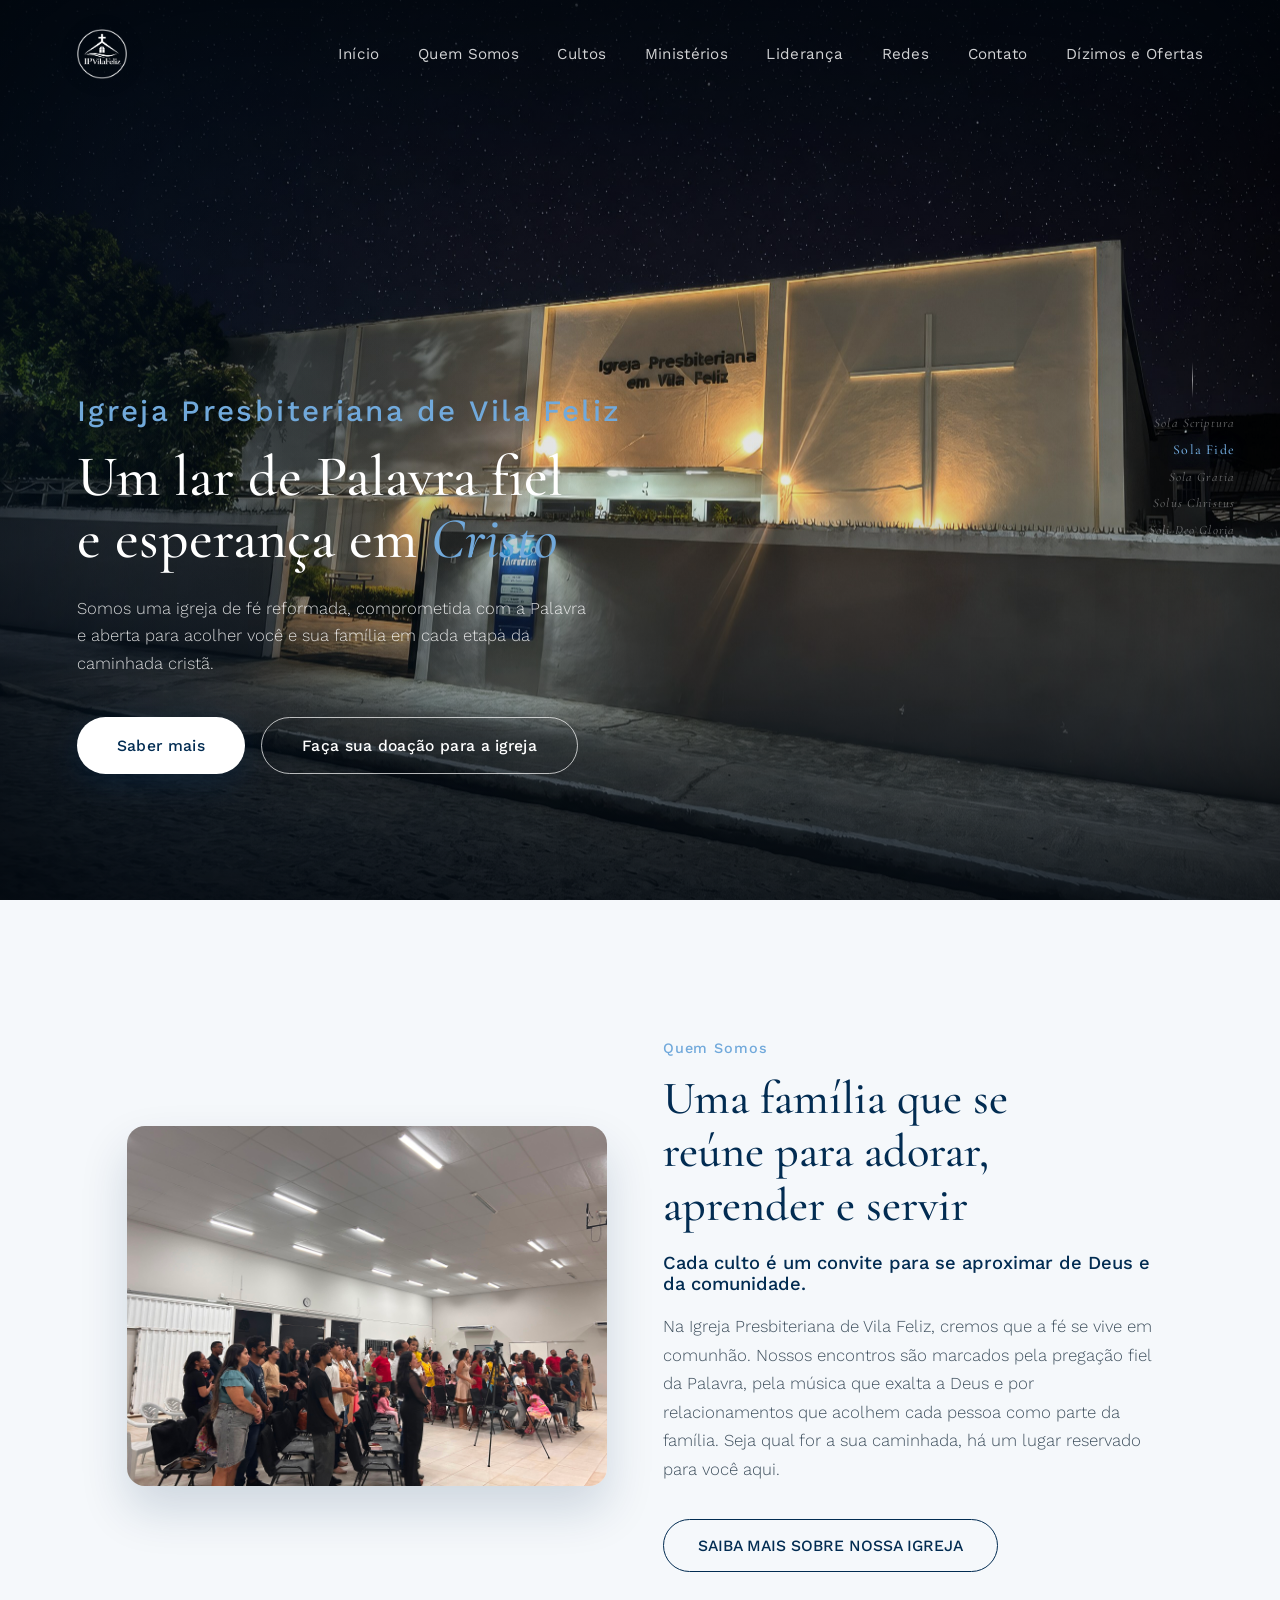
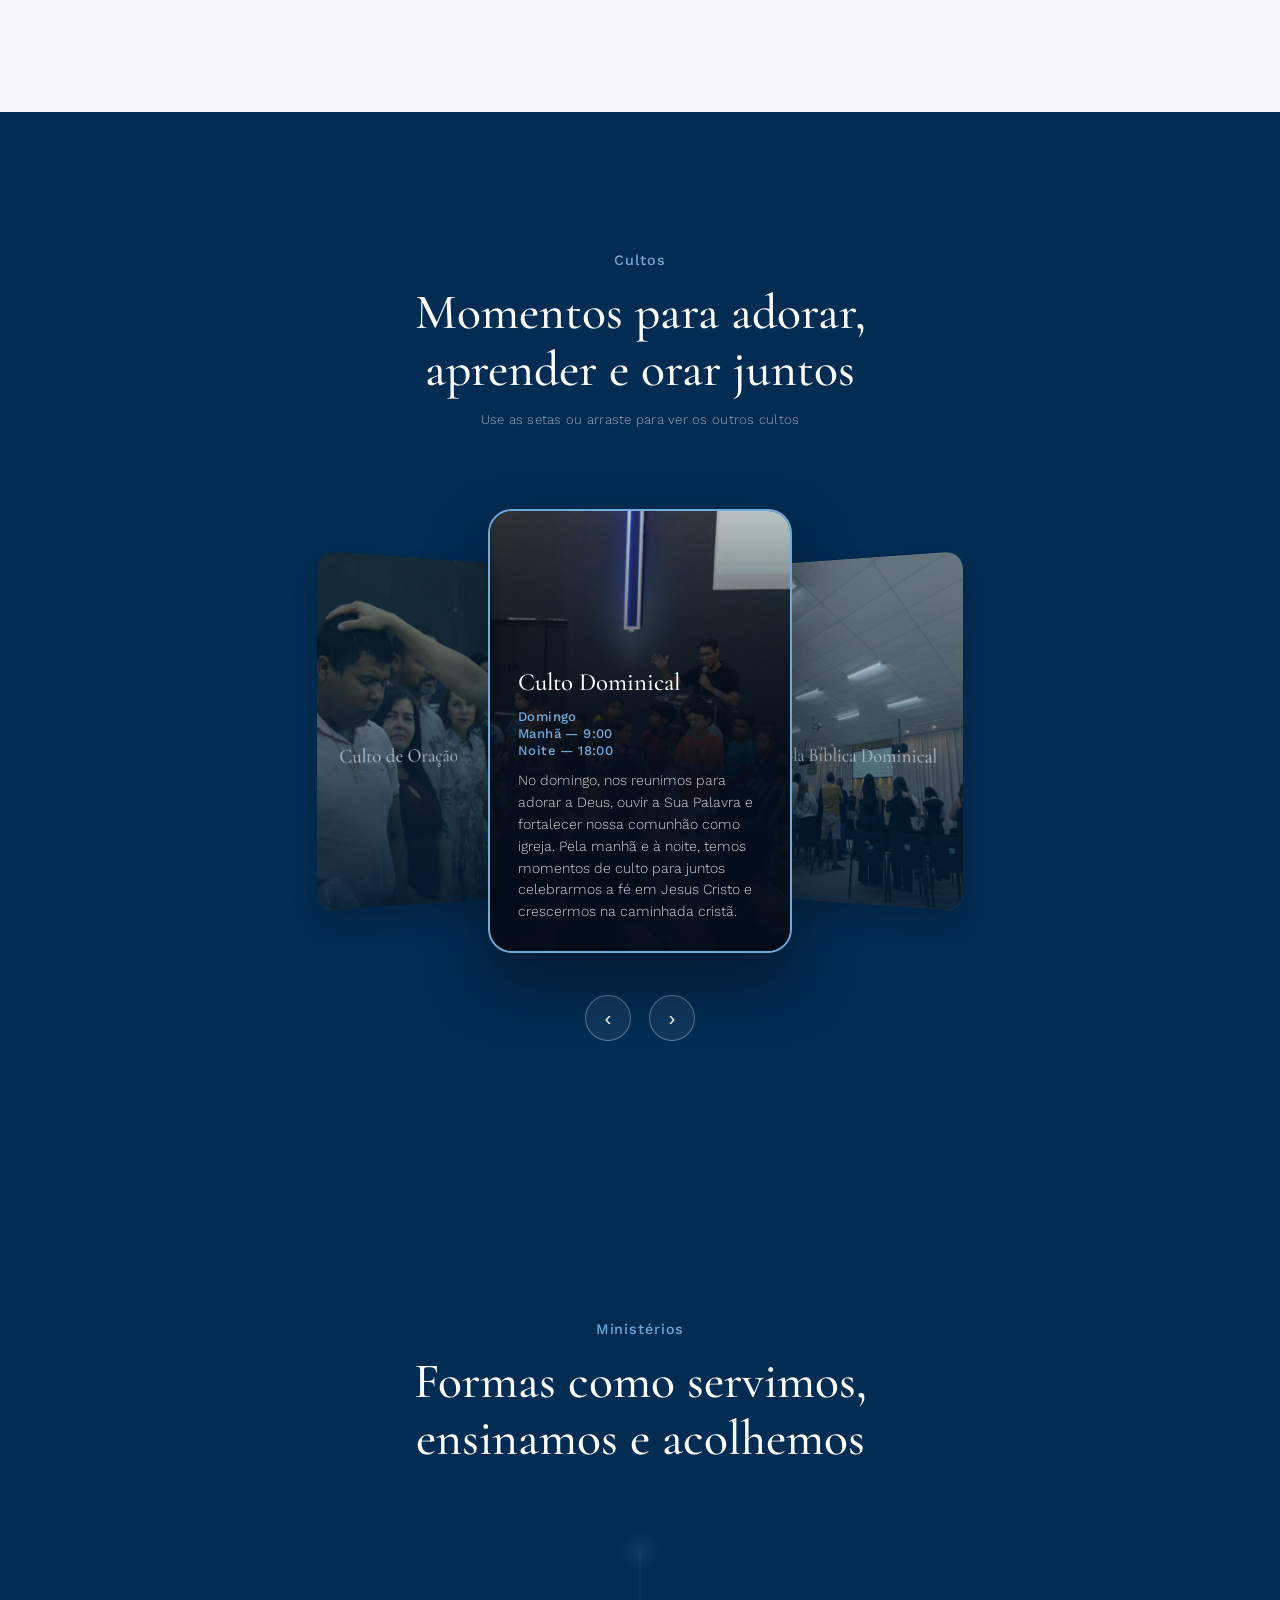
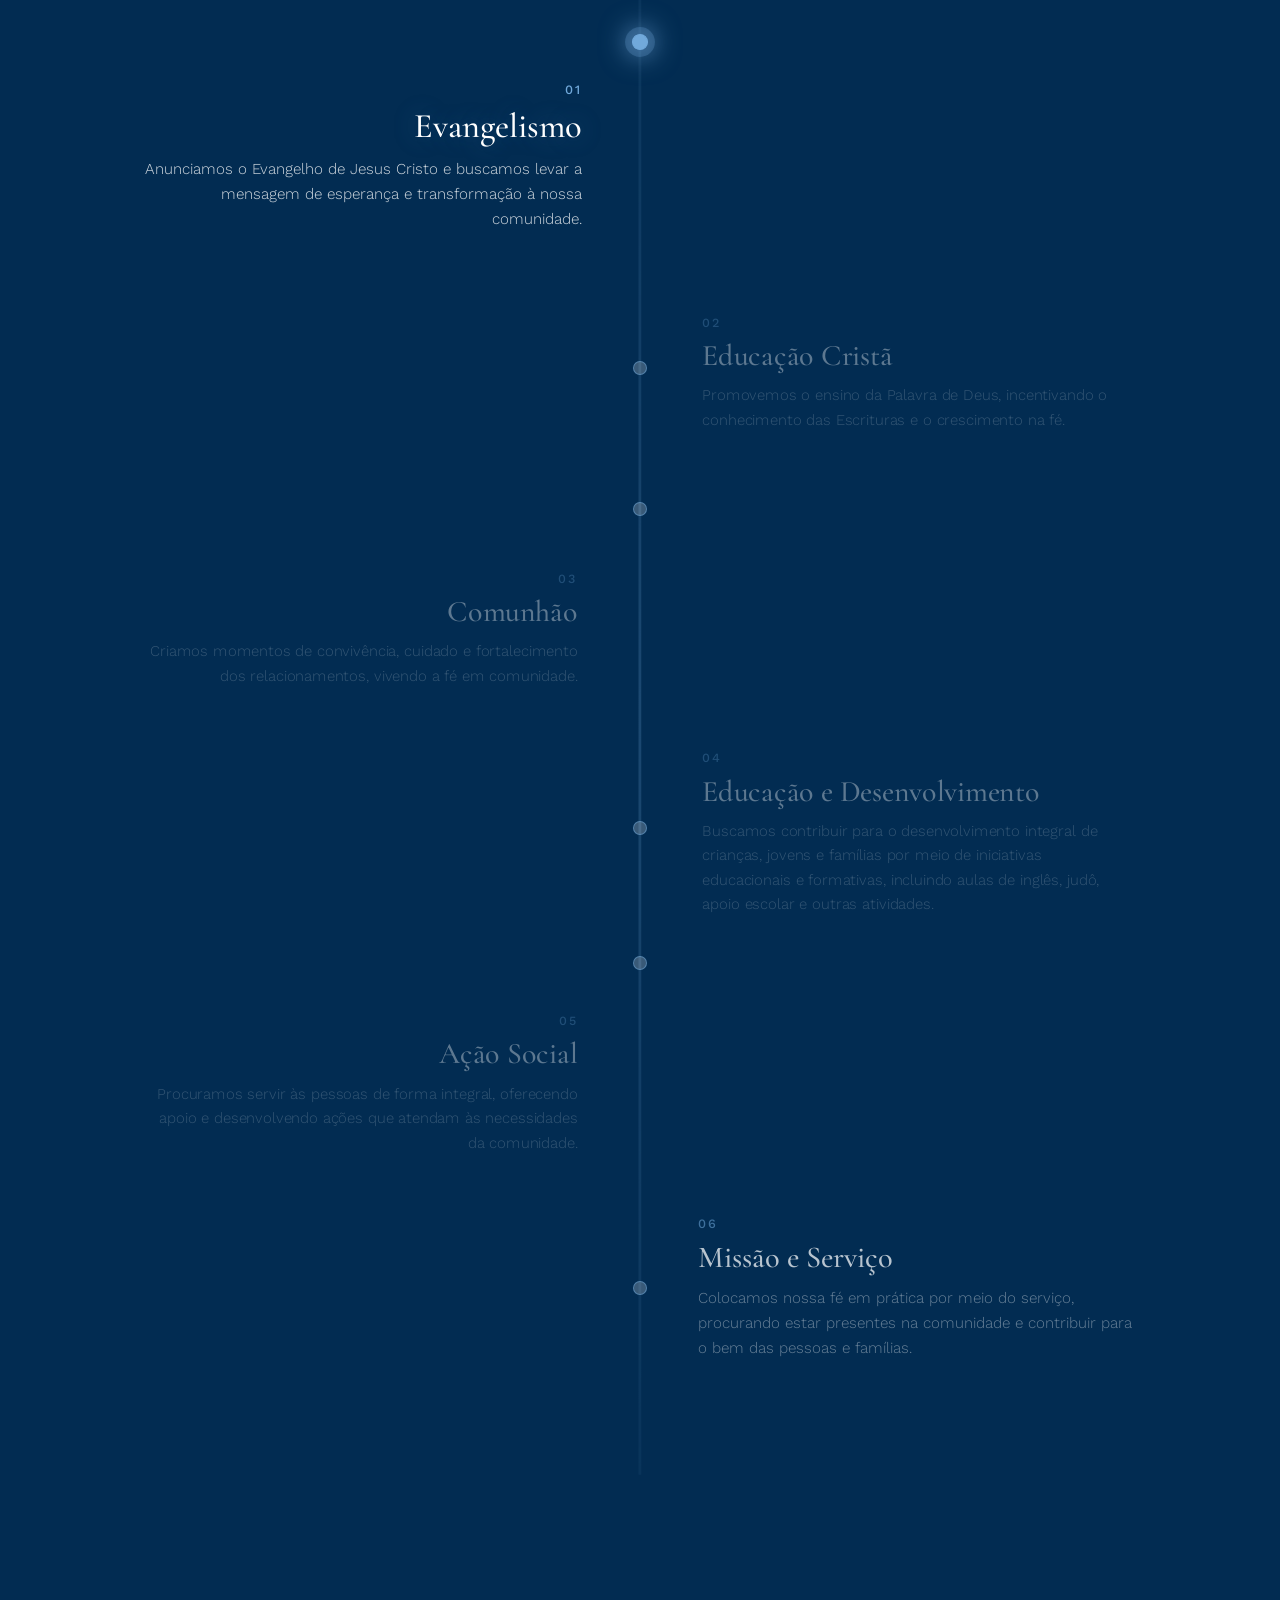
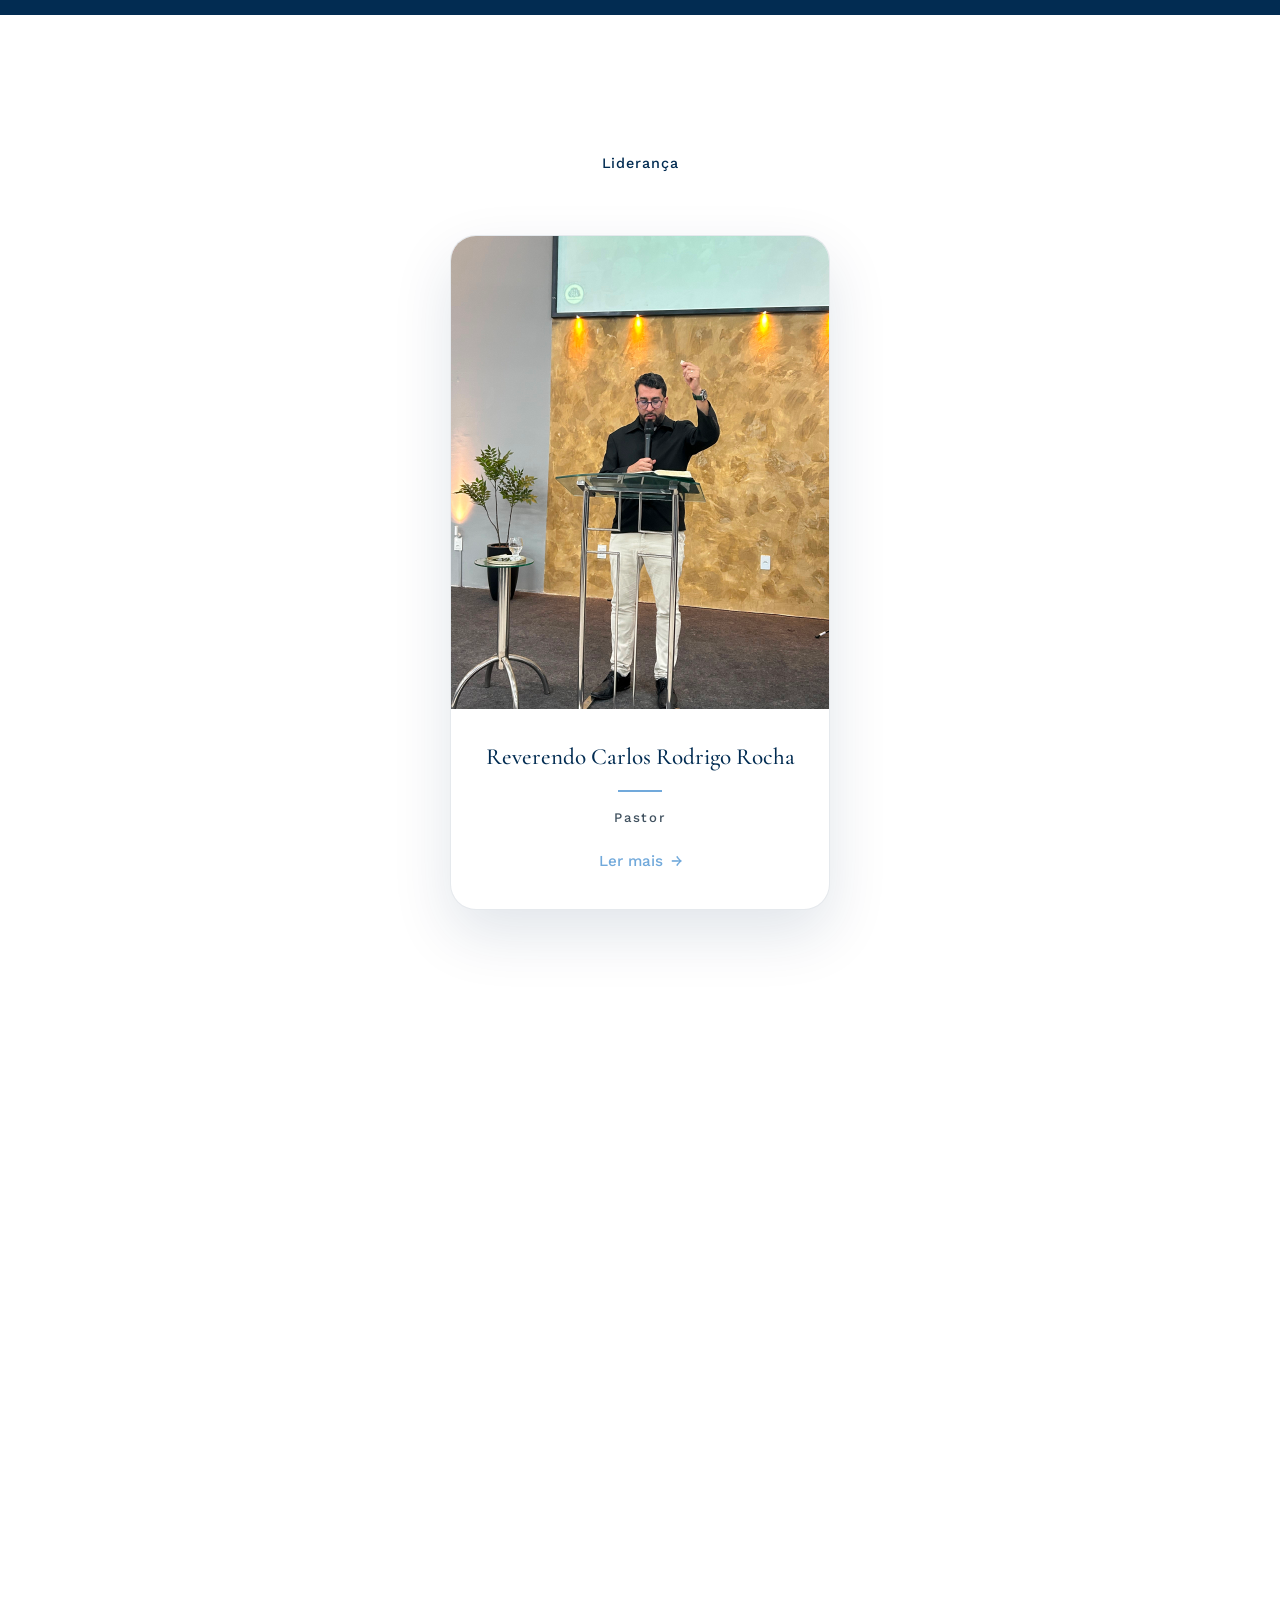
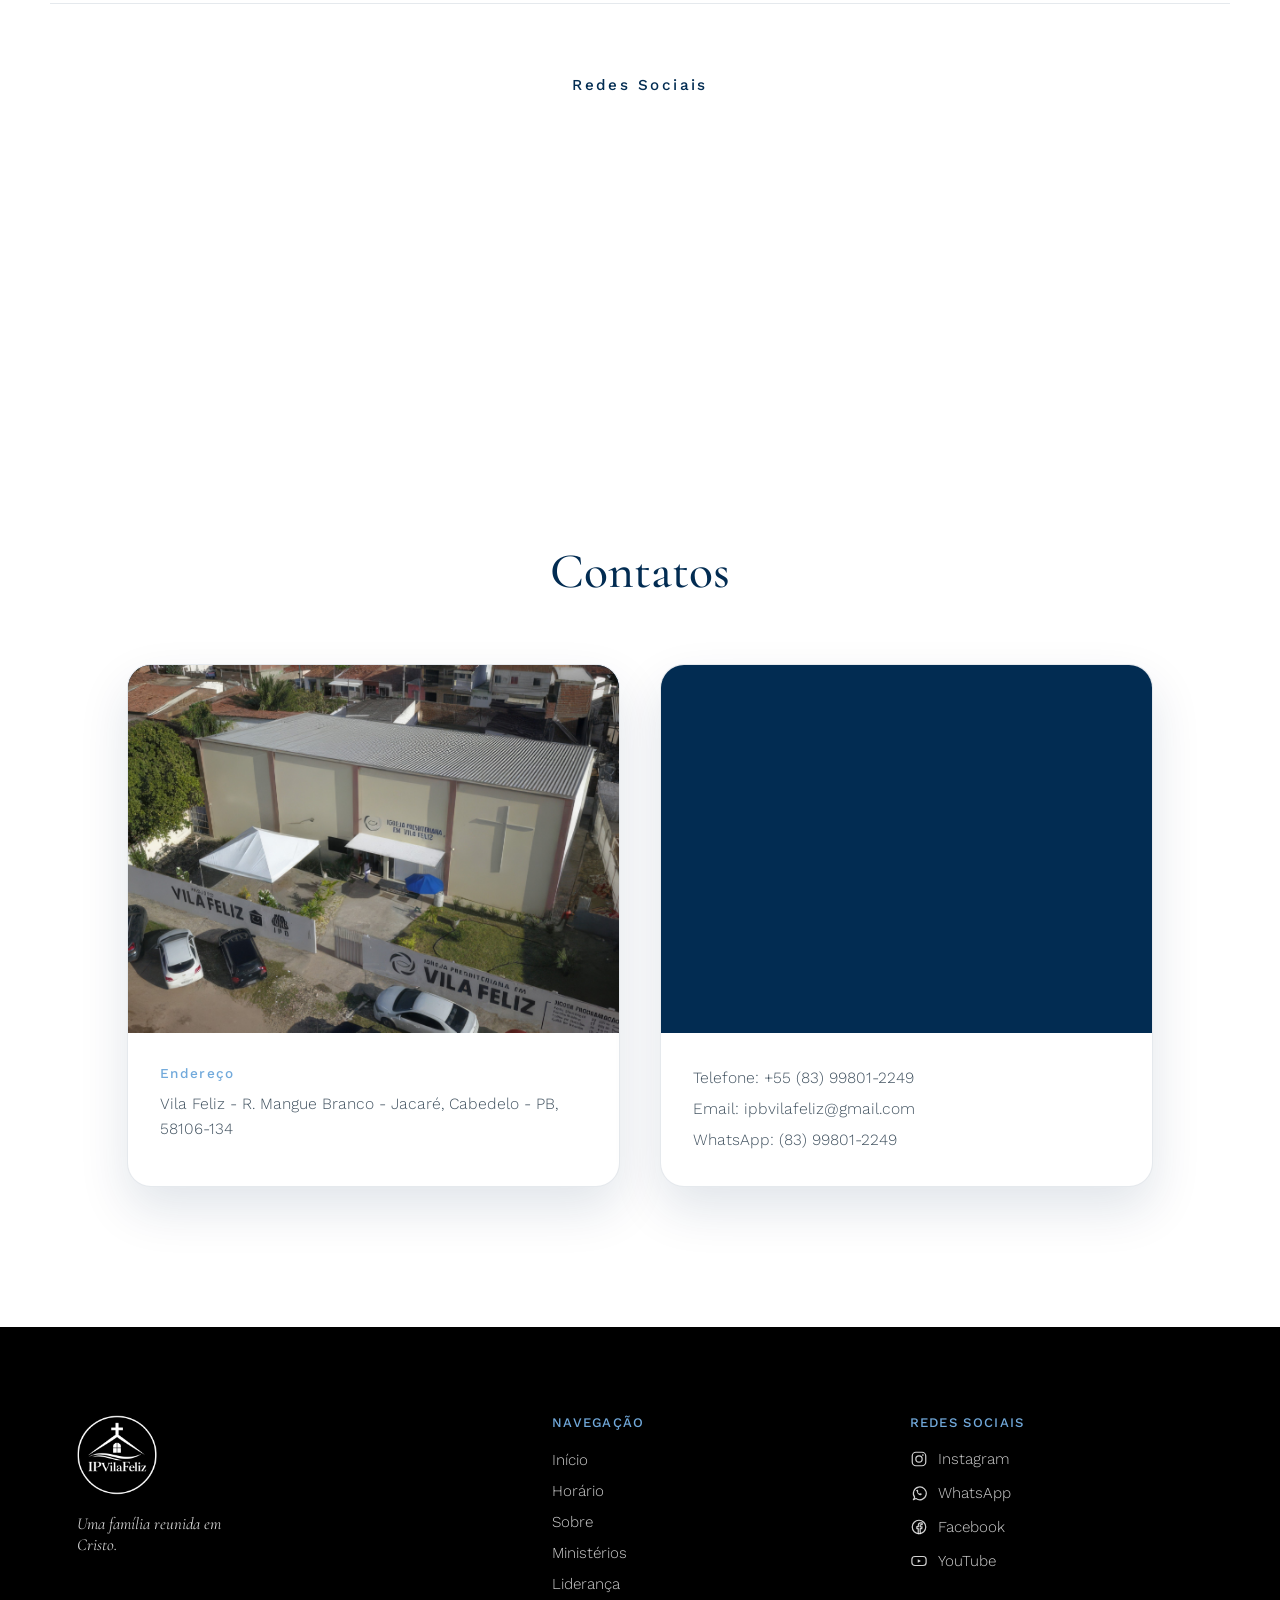
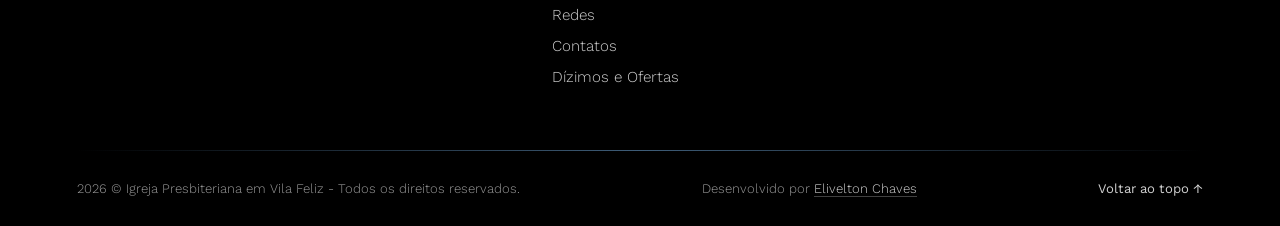
==== commit fc597737: "Secao do pastor" ====
--- a/index.html
+++ b/index.html
@@ -357,7 +357,7 @@
           <h3 class="lideranca__name">Reverendo Carlos Rodrigo Rocha</h3>
           <span class="lideranca__divider" aria-hidden="true"></span>
           <p class="lideranca__role">Pastor</p>
-          <a href="documents/Rev. Carlos Rodrigo.pdf" class="lideranca__link" target="_blank">
+          <a href="pastor.html" class="lideranca__link">
             <span>Ler mais</span>
             <span class="lideranca__link-arrow" aria-hidden="true">&rarr;</span>
           </a>
@@ -678,6 +678,6 @@
     </div>
   </footer>
 
-  <script src="scripts/script.js"+v1></script>
+  <script src="scripts/script.js?v=1"></script>
 </body>
 </html>
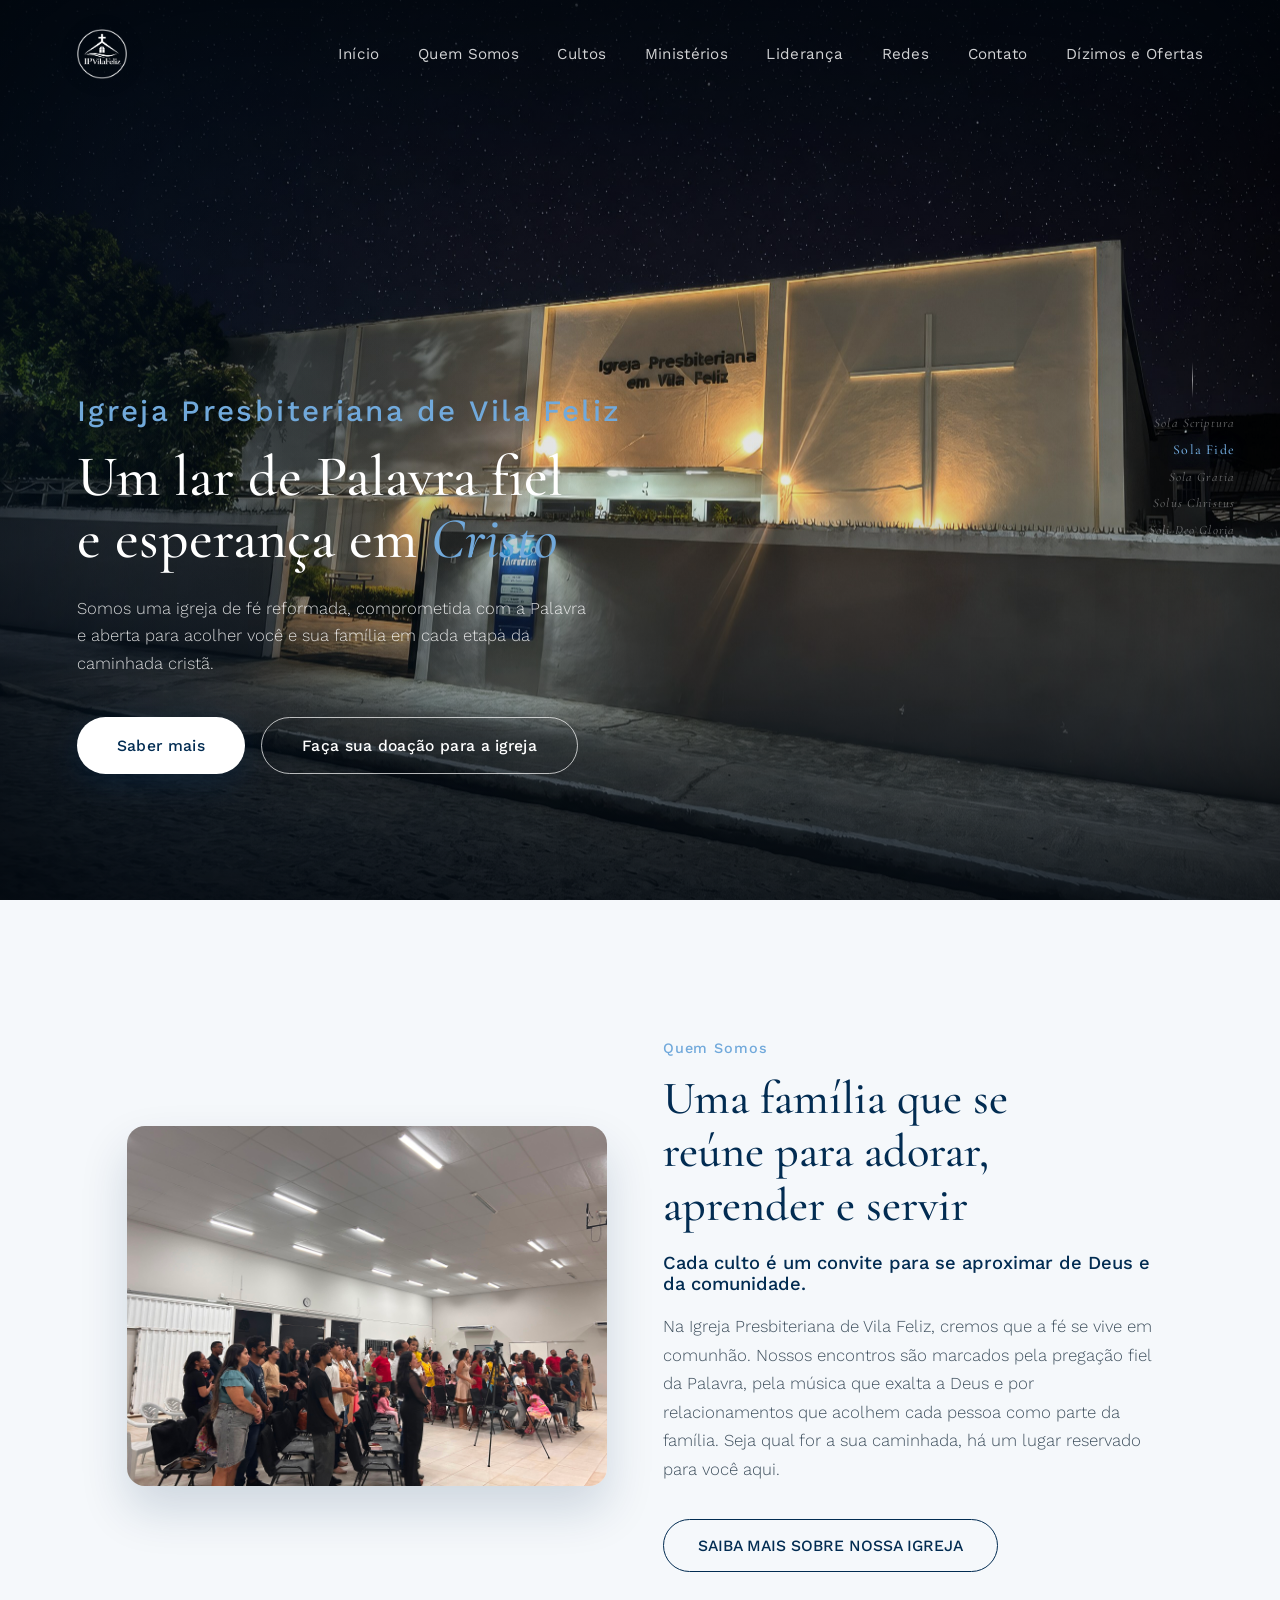
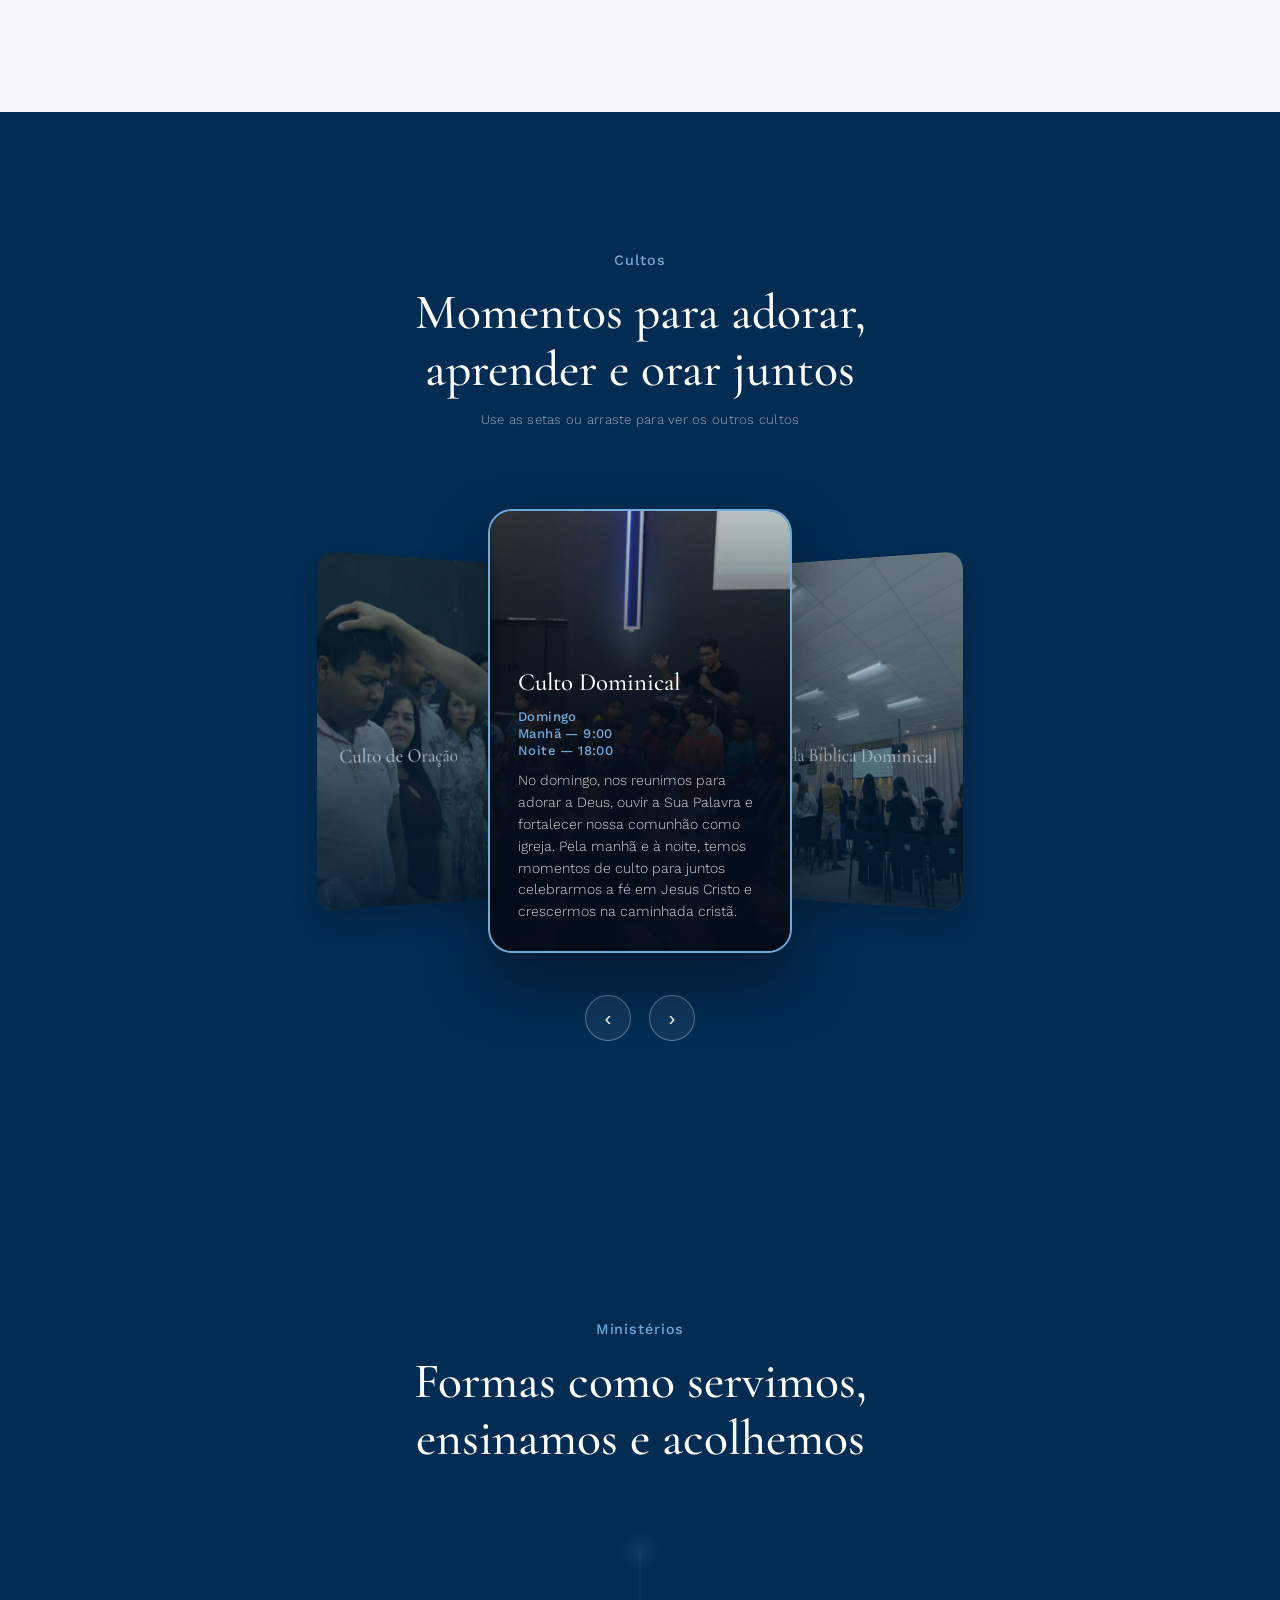
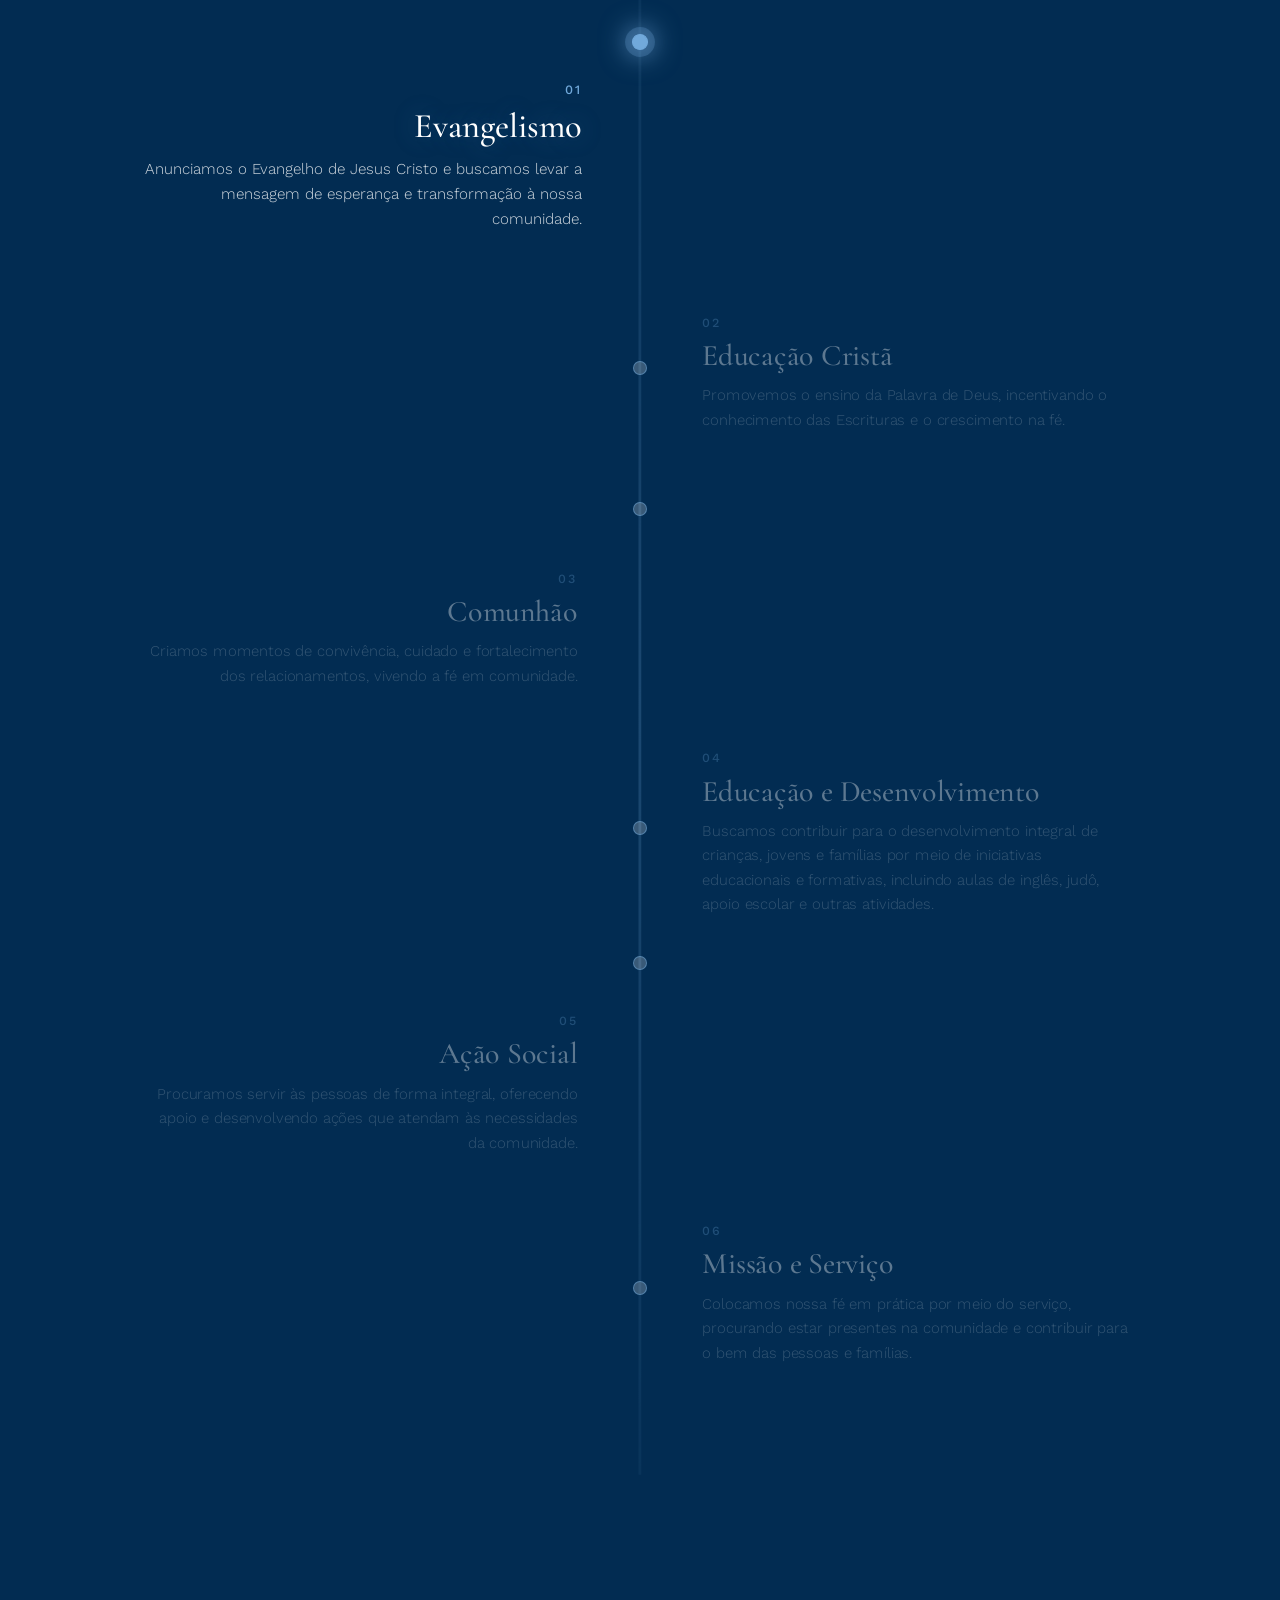
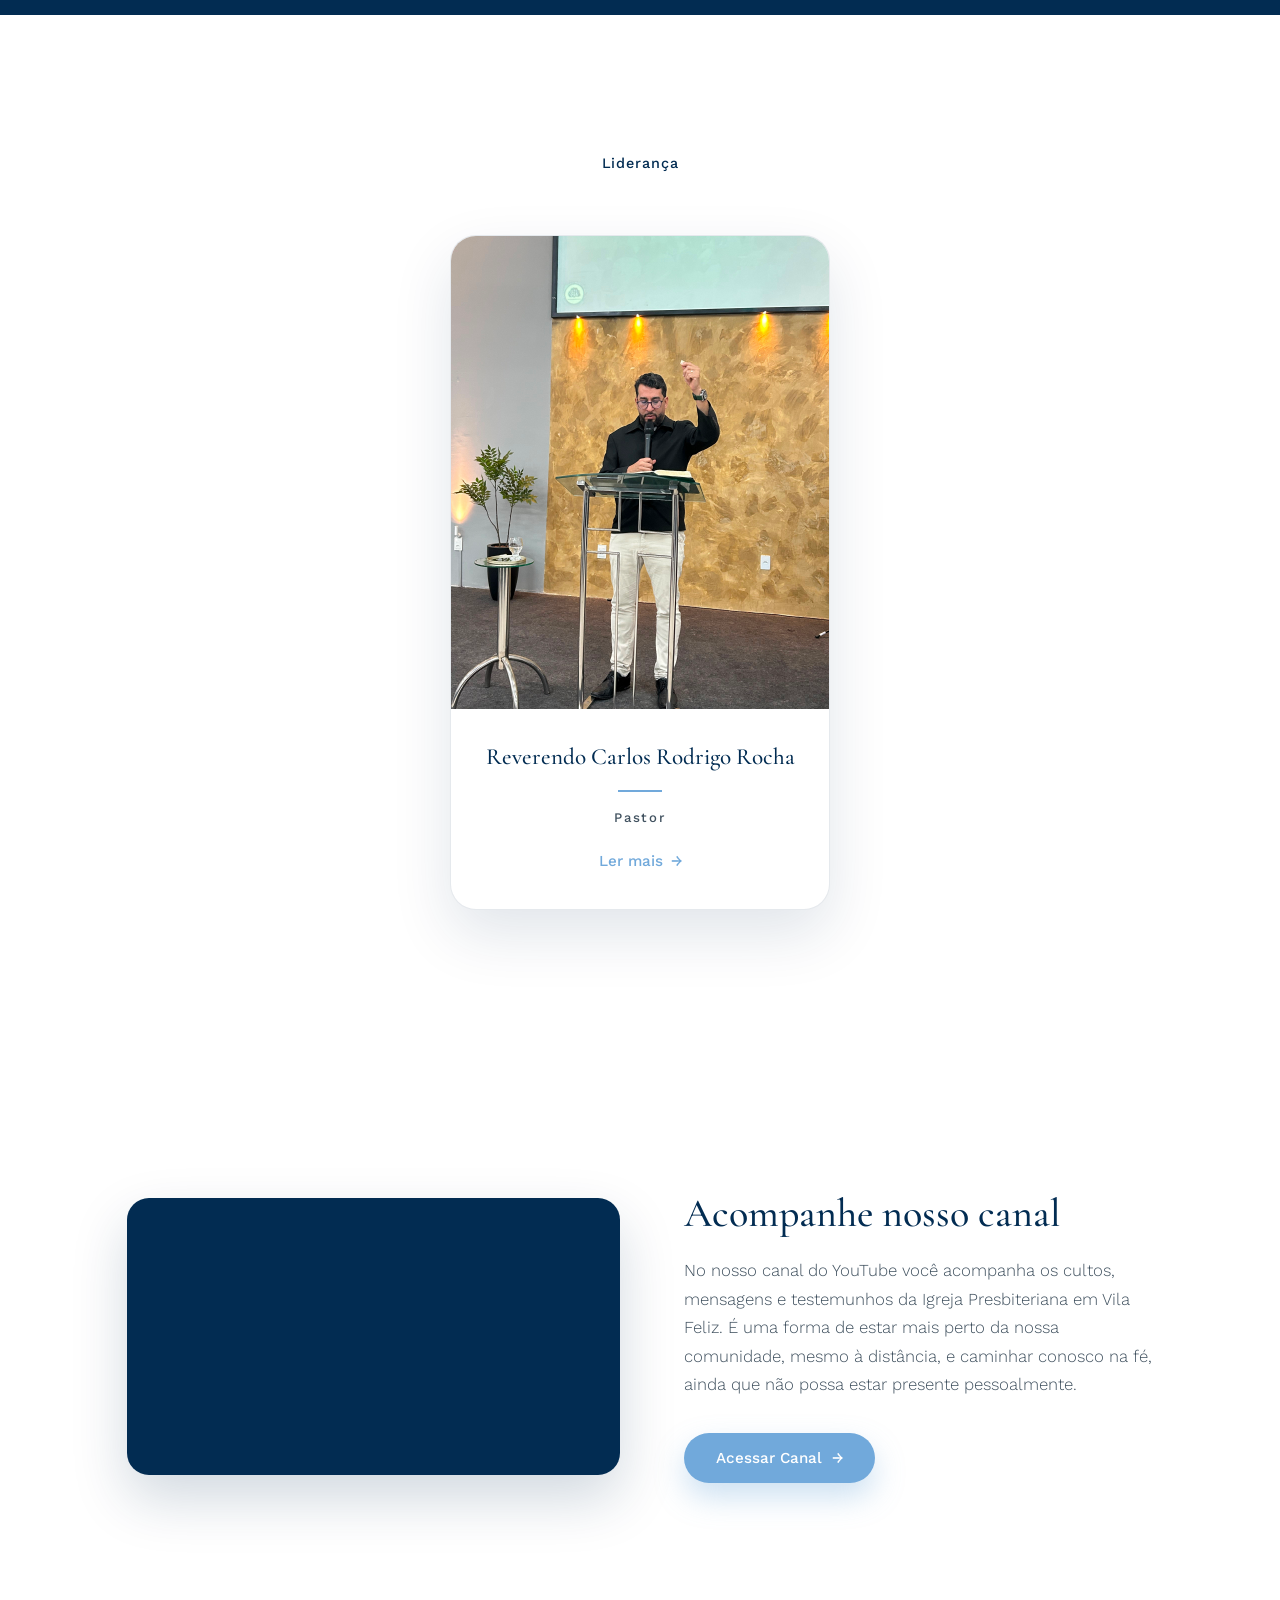
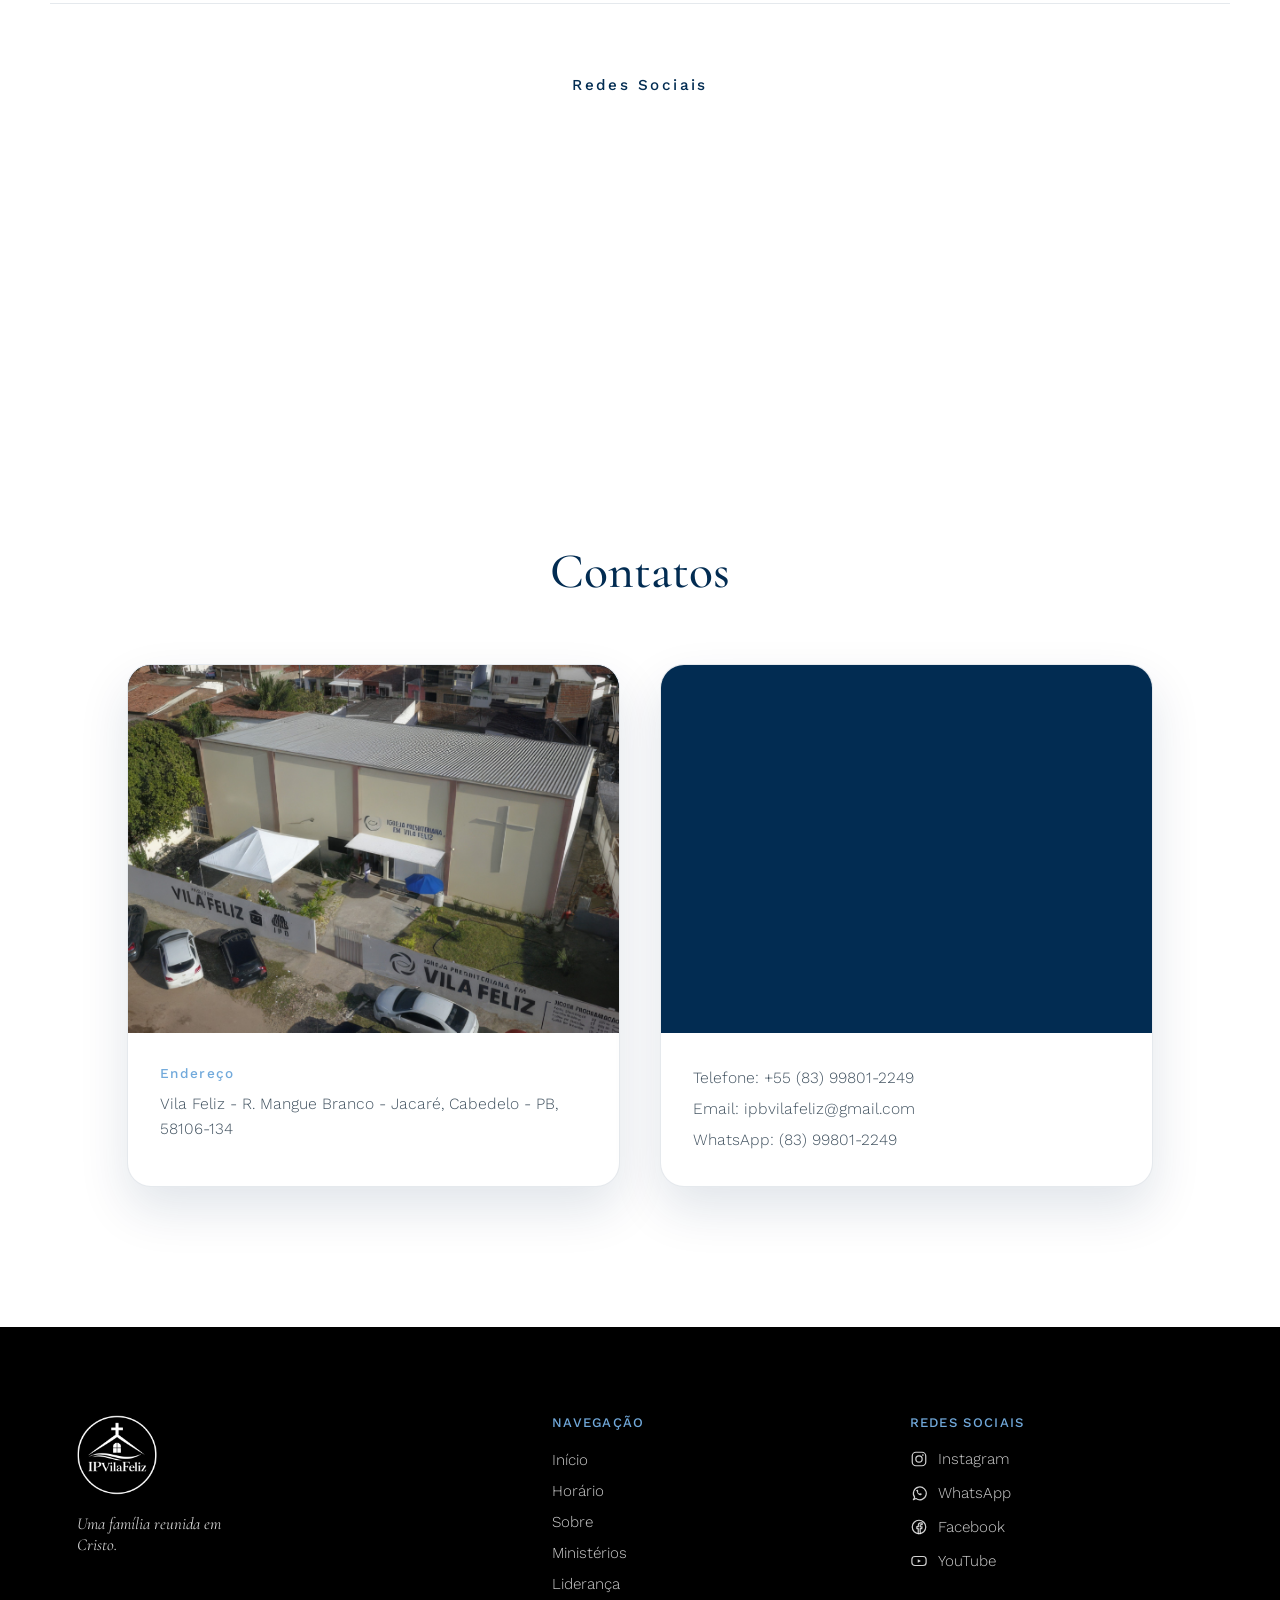
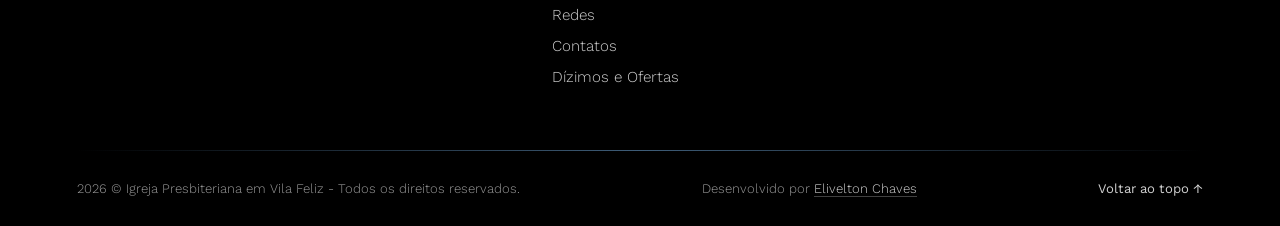
==== commit 9fbb37eb: "Update index.html" ====
--- a/index.html
+++ b/index.html
@@ -113,7 +113,7 @@
           acolhem cada pessoa como parte da família. Seja qual for a sua
           caminhada, há um lugar reservado para você aqui.
         </p>
-        <a href="#" class="btn-outline">SAIBA MAIS SOBRE NOSSA IGREJA</a>
+        <a href="pastor.html" class="btn-outline">SAIBA MAIS SOBRE NOSSA IGREJA</a>
       </div>
     </div>
   </section>
@@ -428,10 +428,9 @@
           </a>
         </li>
 
-        
         <li class="redes__social-item">
           <a
-            href="https://wa.me/5583998012249"
+            href="https://wa.me/5583998012249?text=Ol%C3%A1%2C%20paz%20do%20Senhor%21%0A%0AGostaria%20de%20saber%20mais%20sobre%20a%20Igreja%20Presbiteriana%20de%20Vila%20Feliz.%0A%0APoderia%20me%20informar%20os%20hor%C3%A1rios%20dos%20cultos%20e%20o%20endere%C3%A7o%3F"
             class="redes__social-link"
             target="_blank"
             rel="noopener noreferrer"
@@ -452,12 +451,9 @@
                 />
               </svg>
             </span>
-
             <span class="redes__social-label">WhatsApp</span>
           </a>
         </li>
-
-
 
         <li class="redes__social-item">
           <a
@@ -538,10 +534,11 @@
             referrerpolicy="strict-origin-when-cross-origin"
           ></iframe>
         </div>
-     <div class="contato__body"> <p class="contato__text">Telefone: +55 (83) 99801-2249</p>
-       <p class="contato__text">Email: ipbvilafeliz@gmail.com</p>
-       <p class="contato__text"> WhatsApp: (83) 99801-2249 </p>
-      </div>
+        <div class="contato__body">
+          <p class="contato__text">Telefone: <a href="tel:+5583998012249">+55 (83) 99801-2249</a></p>
+          <p class="contato__text">Email: <a href="mailto:ipbvilafeliz@gmail.com">ipbvilafeliz@gmail.com</a></p>
+          <p class="contato__text">WhatsApp: <a href="https://wa.me/5583998012249" target="_blank" rel="noopener noreferrer">(83) 99801-2249</a></p>
+        </div>
       </article>
     </div>
   </section>
@@ -596,10 +593,11 @@
           </li>
           <li>
             <a
-              href=""
-              class="footer__social-link is-em-breve"
-              aria-label="WhatsApp da Igreja Presbiteriana de Vila Feliz — em breve"
-              title="Em breve"
+              href="https://wa.me/5583998012249?text=Ol%C3%A1%2C%20paz%20do%20Senhor%21%0A%0AGostaria%20de%20saber%20mais%20sobre%20a%20Igreja%20Presbiteriana%20de%20Vila%20Feliz.%0A%0APoderia%20me%20informar%20os%20hor%C3%A1rios%20dos%20cultos%20e%20o%20endere%C3%A7o%3F"
+              target="_blank"
+              rel="noopener noreferrer"
+              class="footer__social-link"
+              aria-label="WhatsApp da Igreja Presbiteriana de Vila Feliz"
             >
               <span class="footer__social-icon" aria-hidden="true">
                 <svg viewBox="0 0 24 24" fill="none" xmlns="http://www.w3.org/2000/svg">
@@ -680,4 +678,4 @@
 
   <script src="scripts/script.js?v=1"></script>
 </body>
-</html>
+</html>
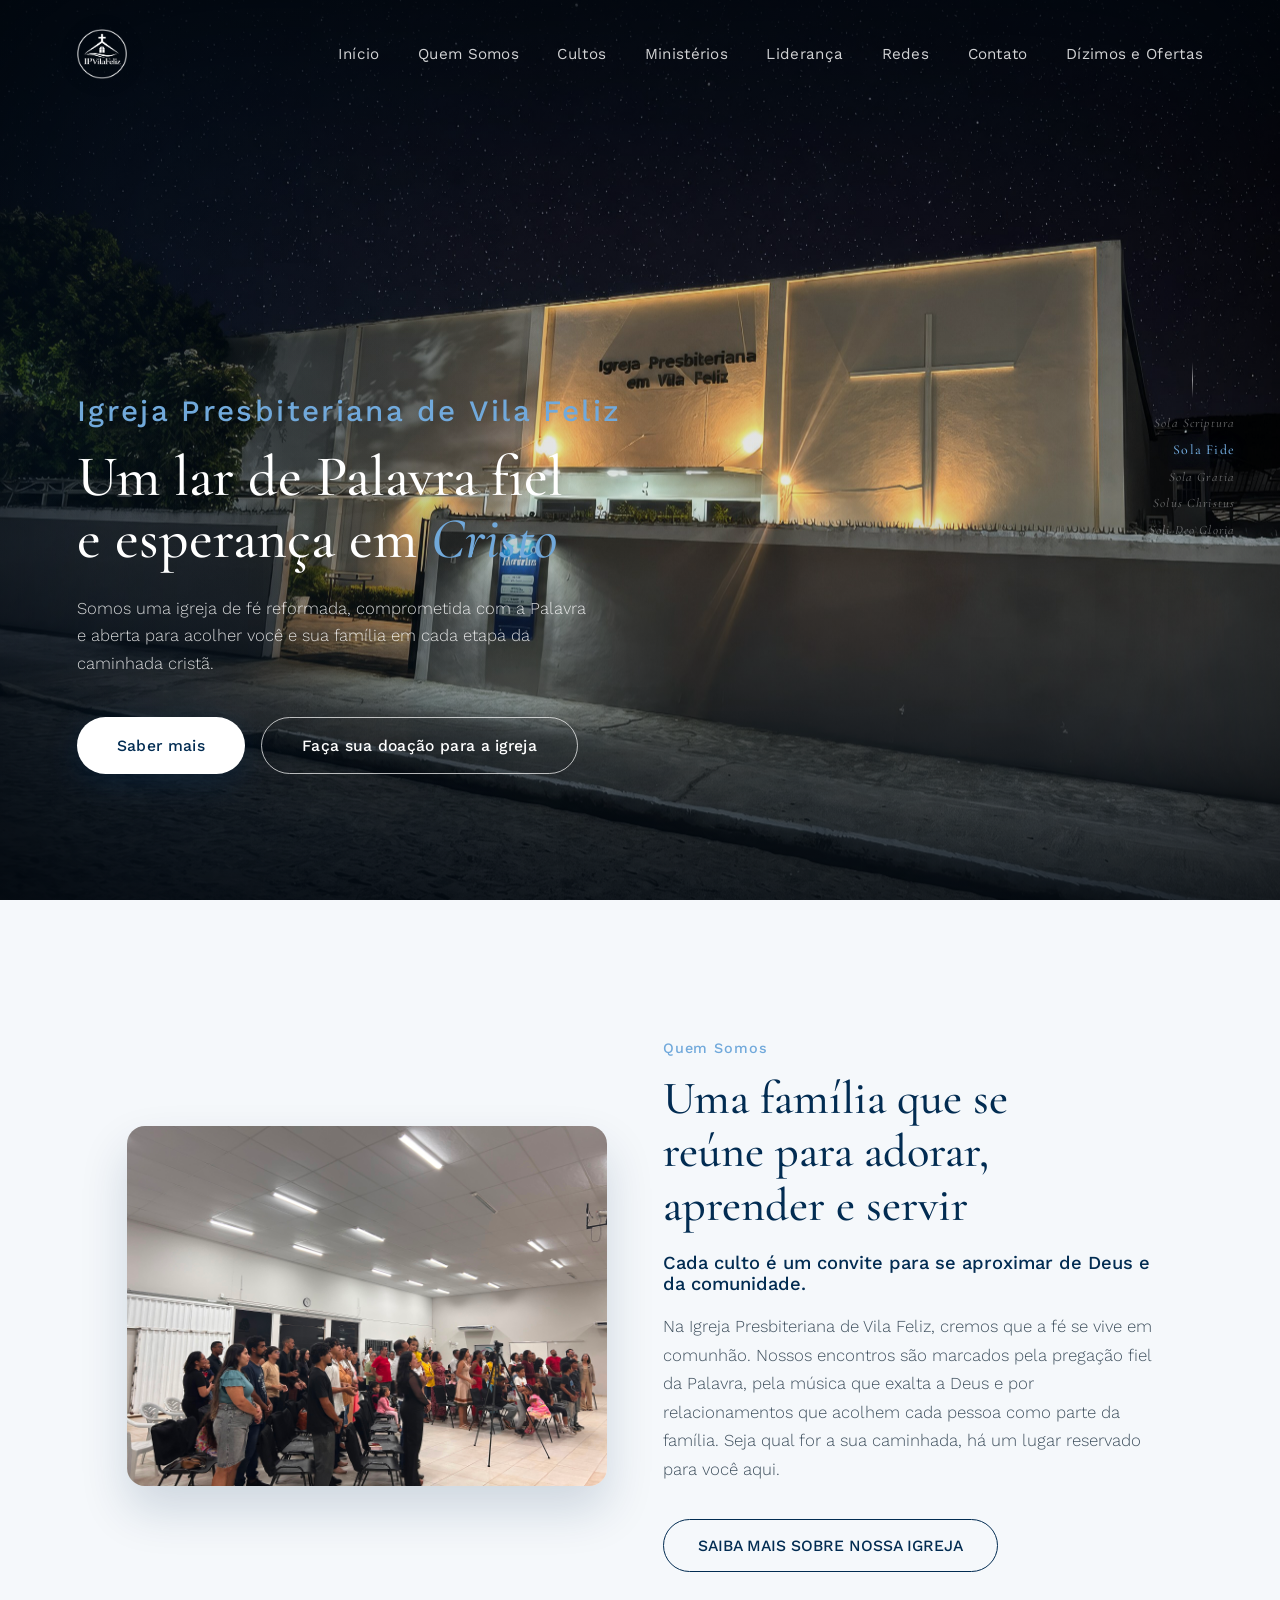
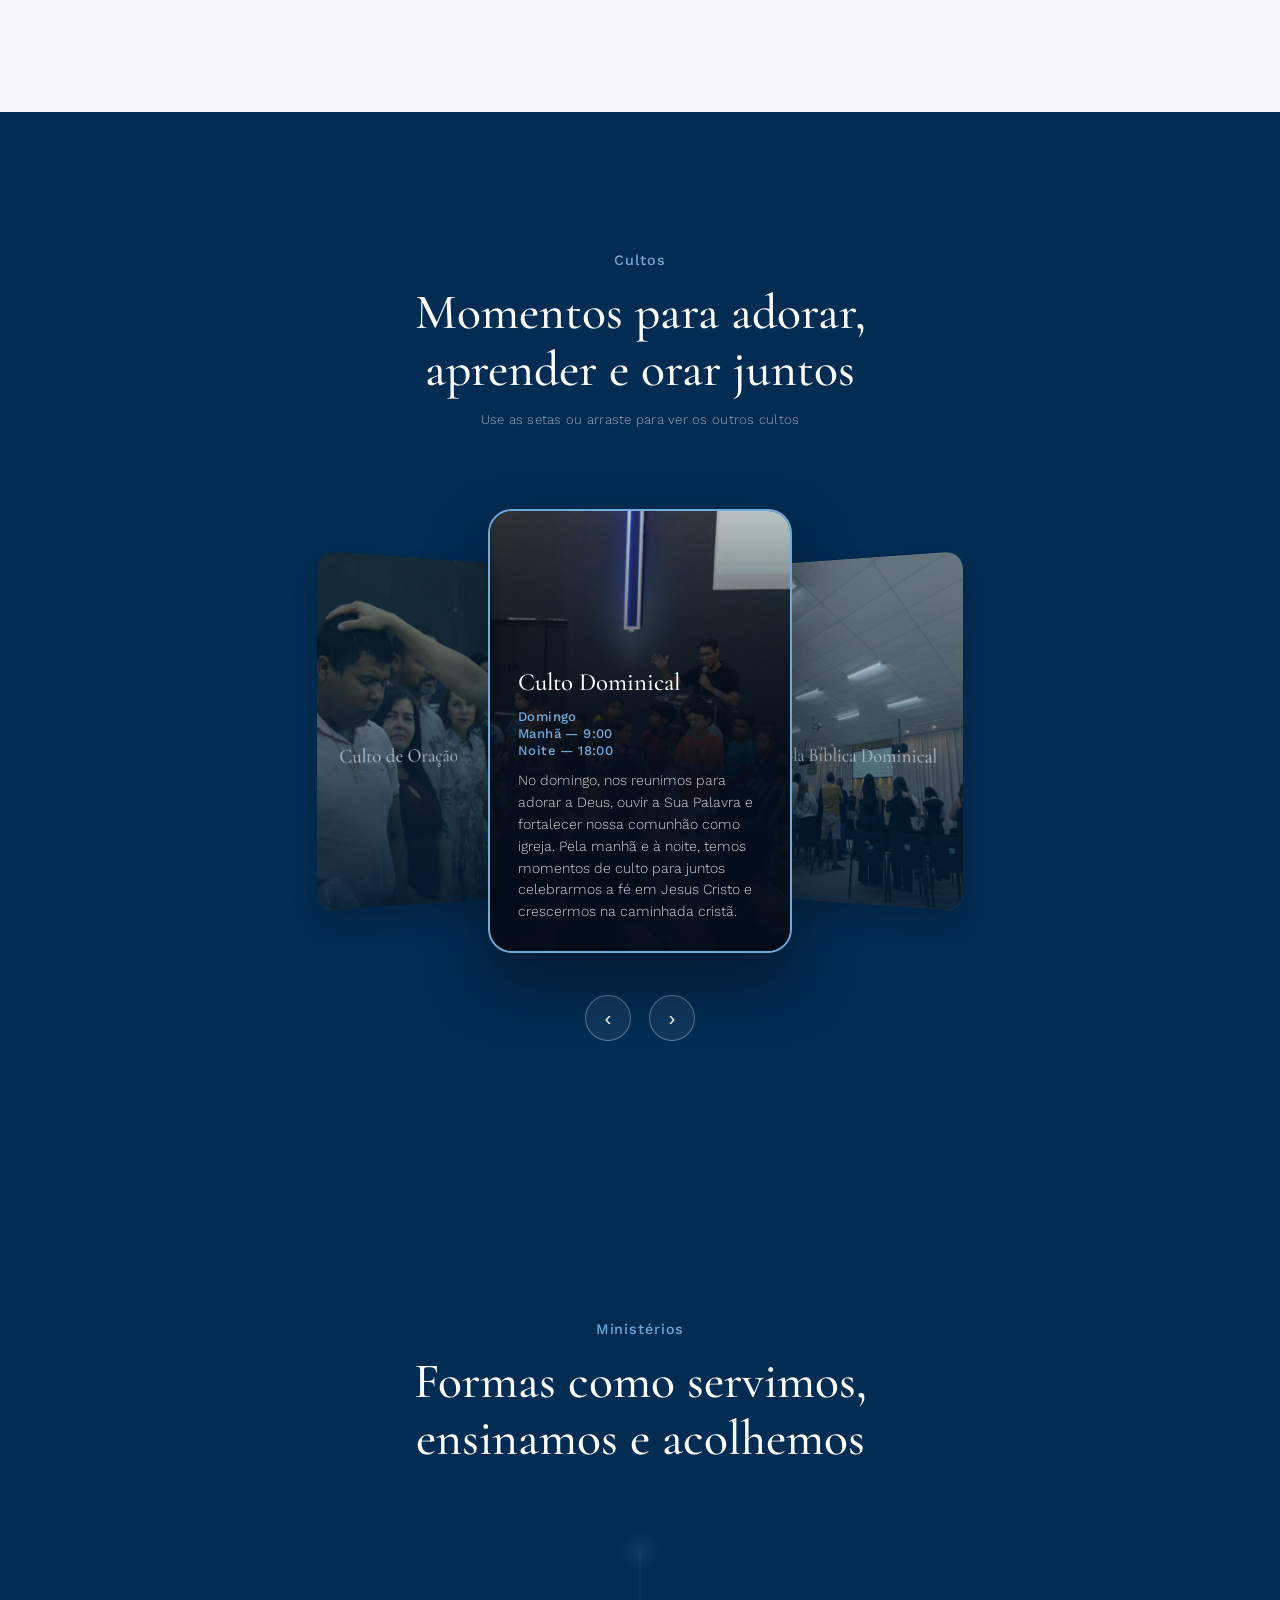
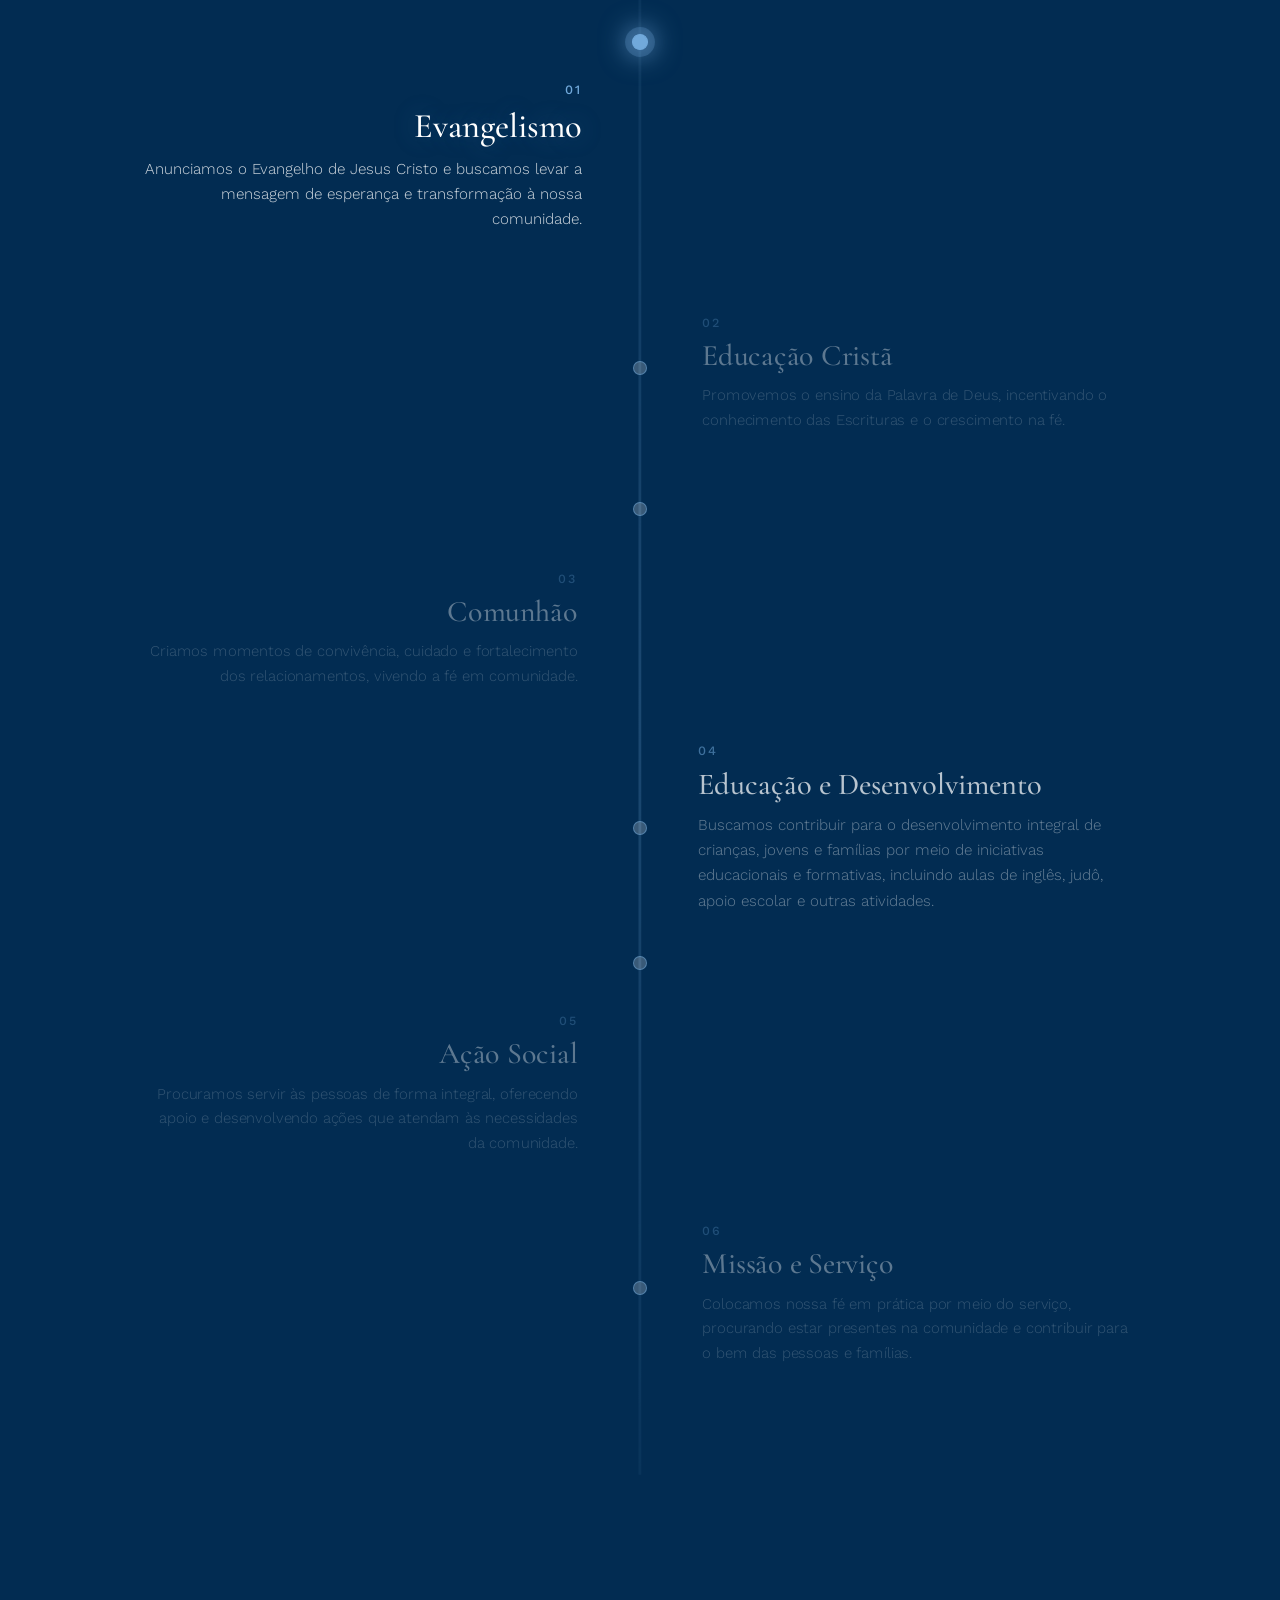
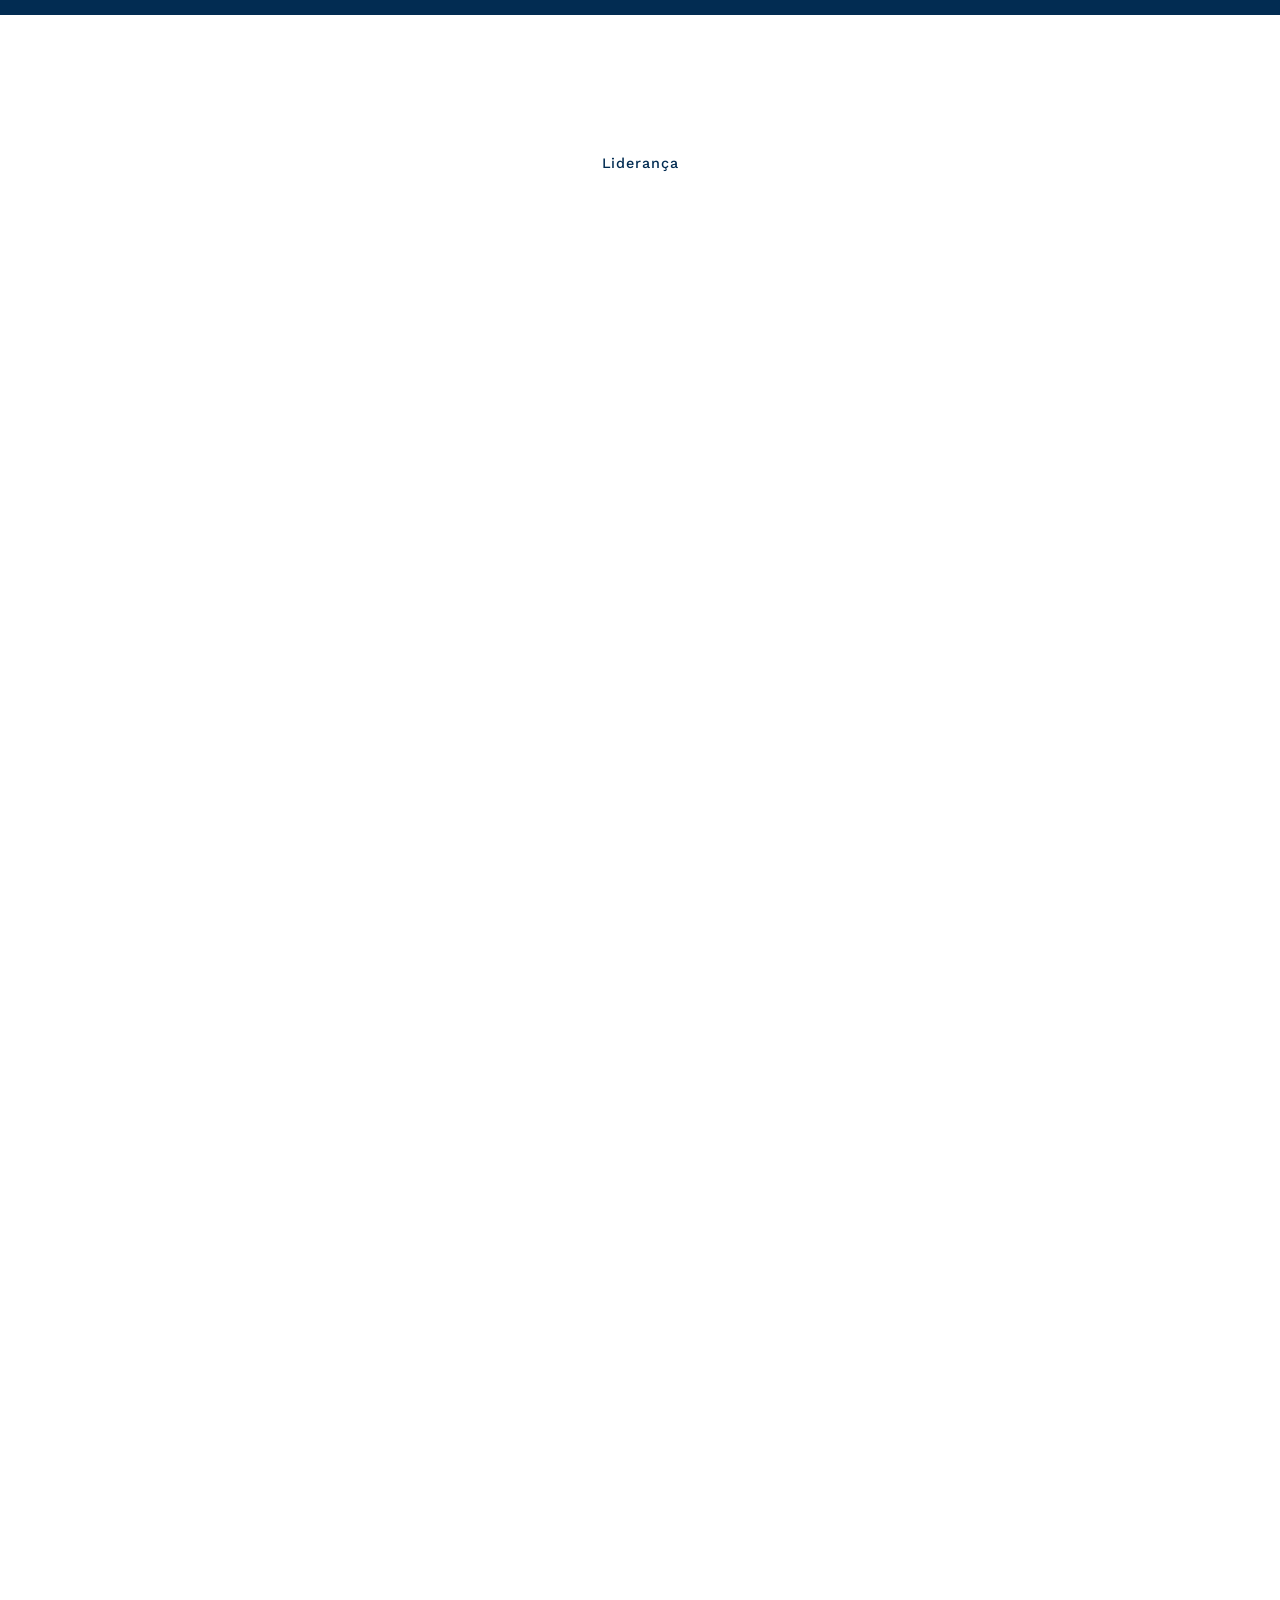
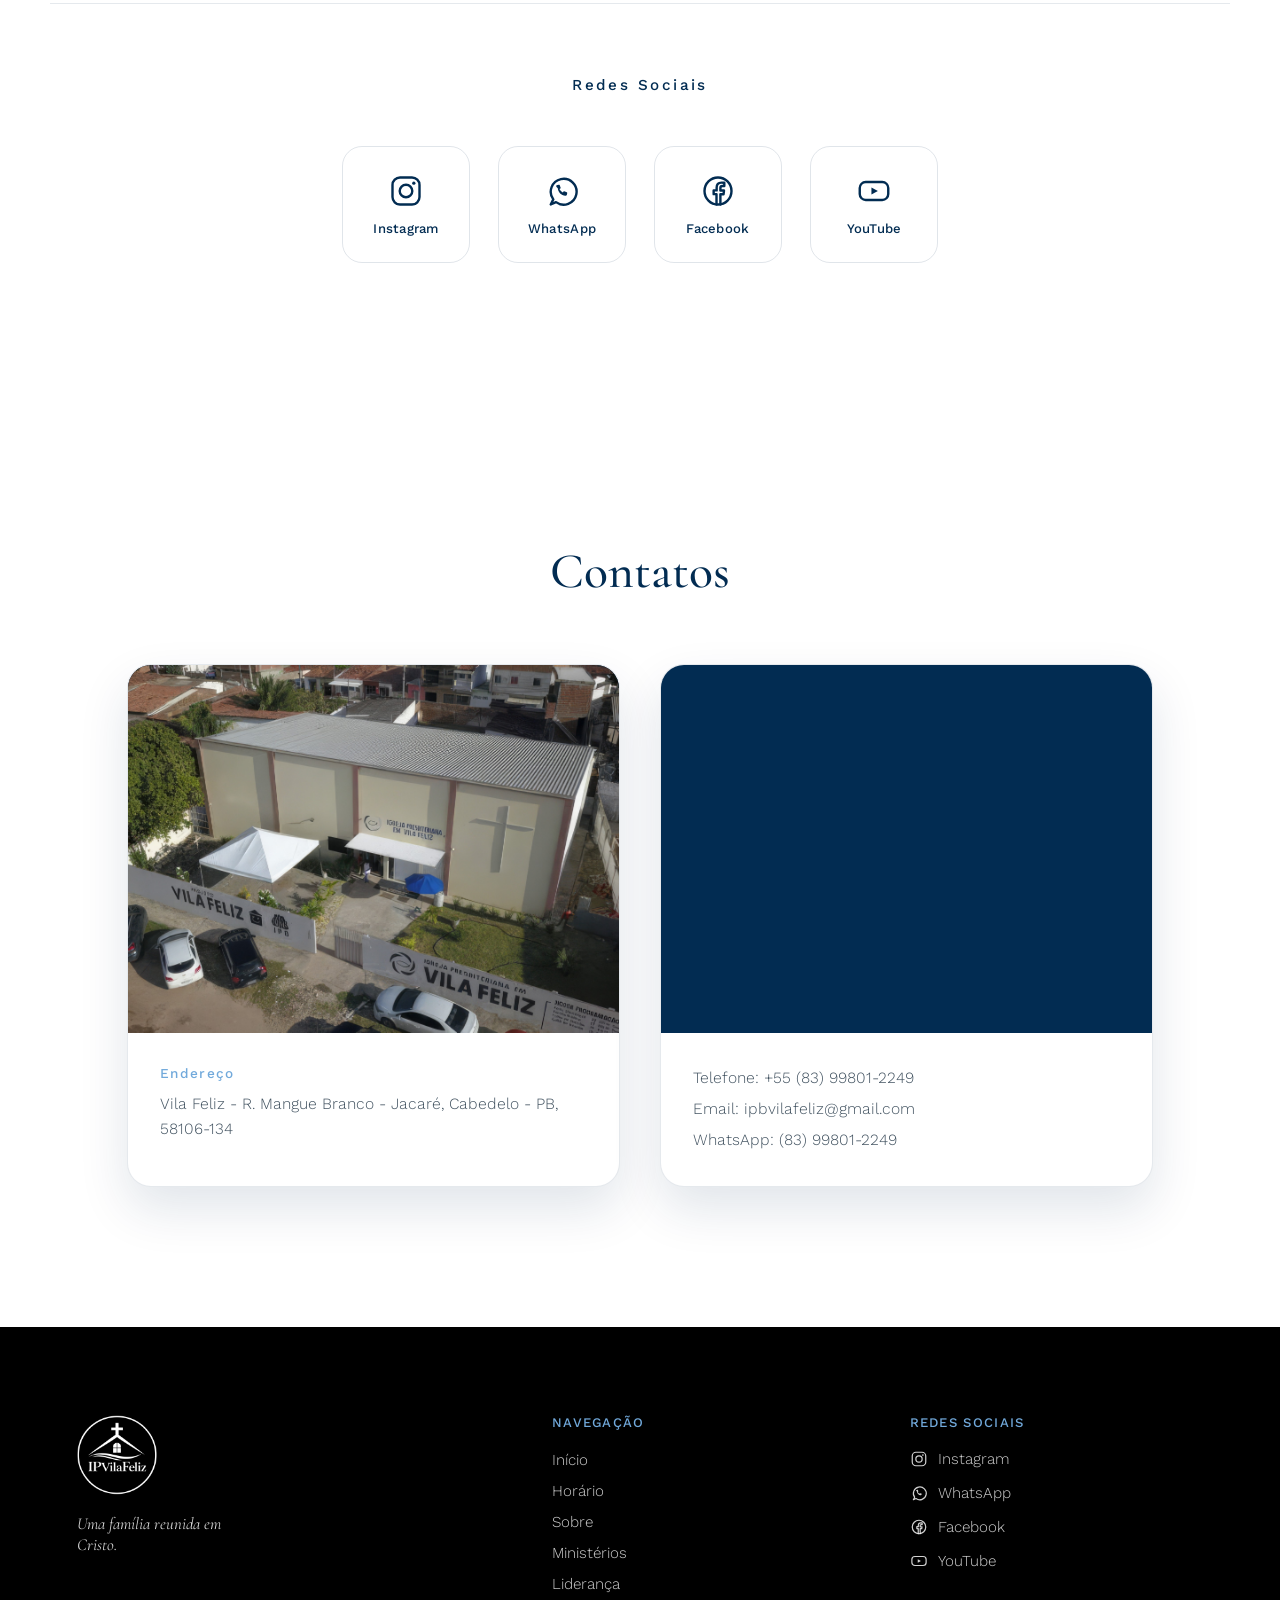
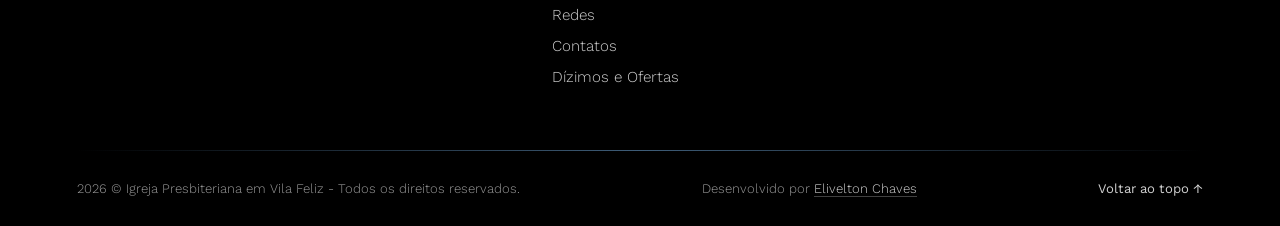
==== commit 86b8d632: "Update index.html" ====
--- a/index.html
+++ b/index.html
@@ -113,7 +113,7 @@
           acolhem cada pessoa como parte da família. Seja qual for a sua
           caminhada, há um lugar reservado para você aqui.
         </p>
-        <a href="pastor.html" class="btn-outline">SAIBA MAIS SOBRE NOSSA IGREJA</a>
+        <a href="sobre.html" class="btn-outline">SAIBA MAIS SOBRE NOSSA IGREJA</a>
       </div>
     </div>
   </section>
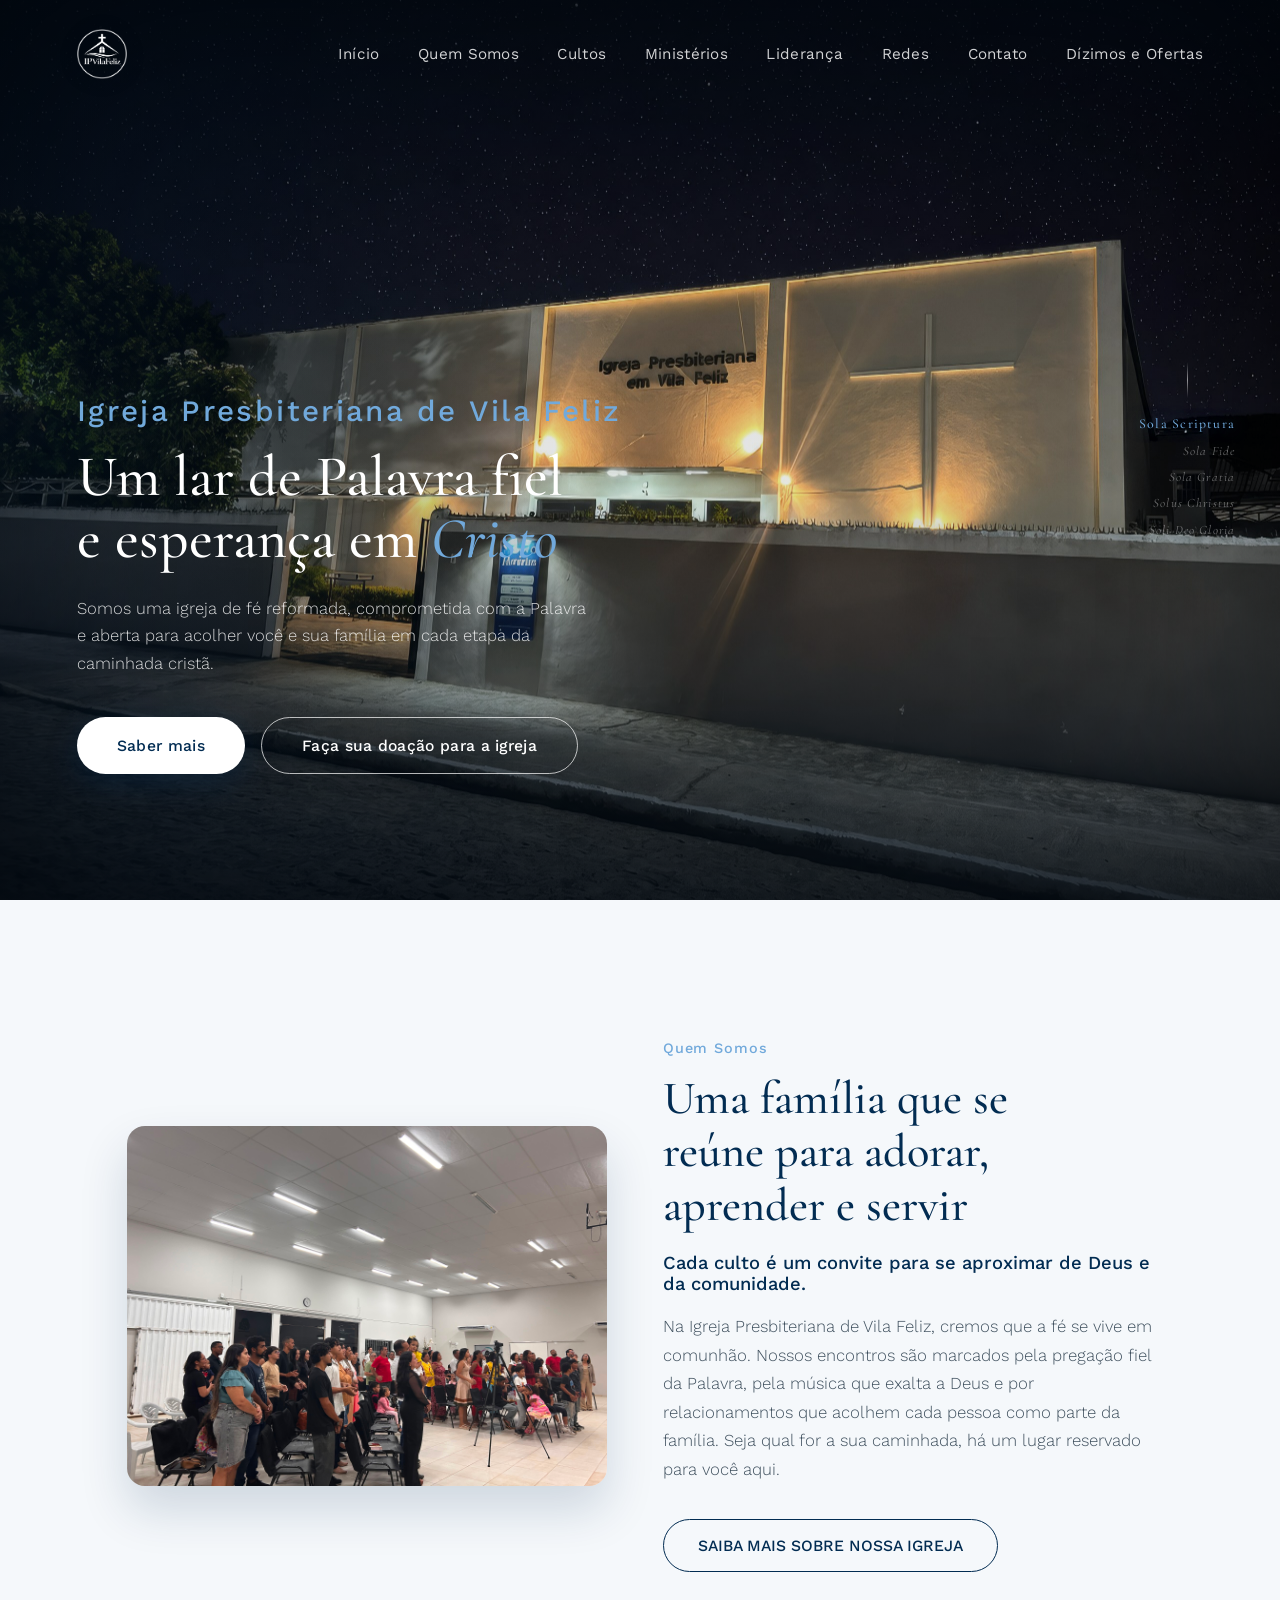
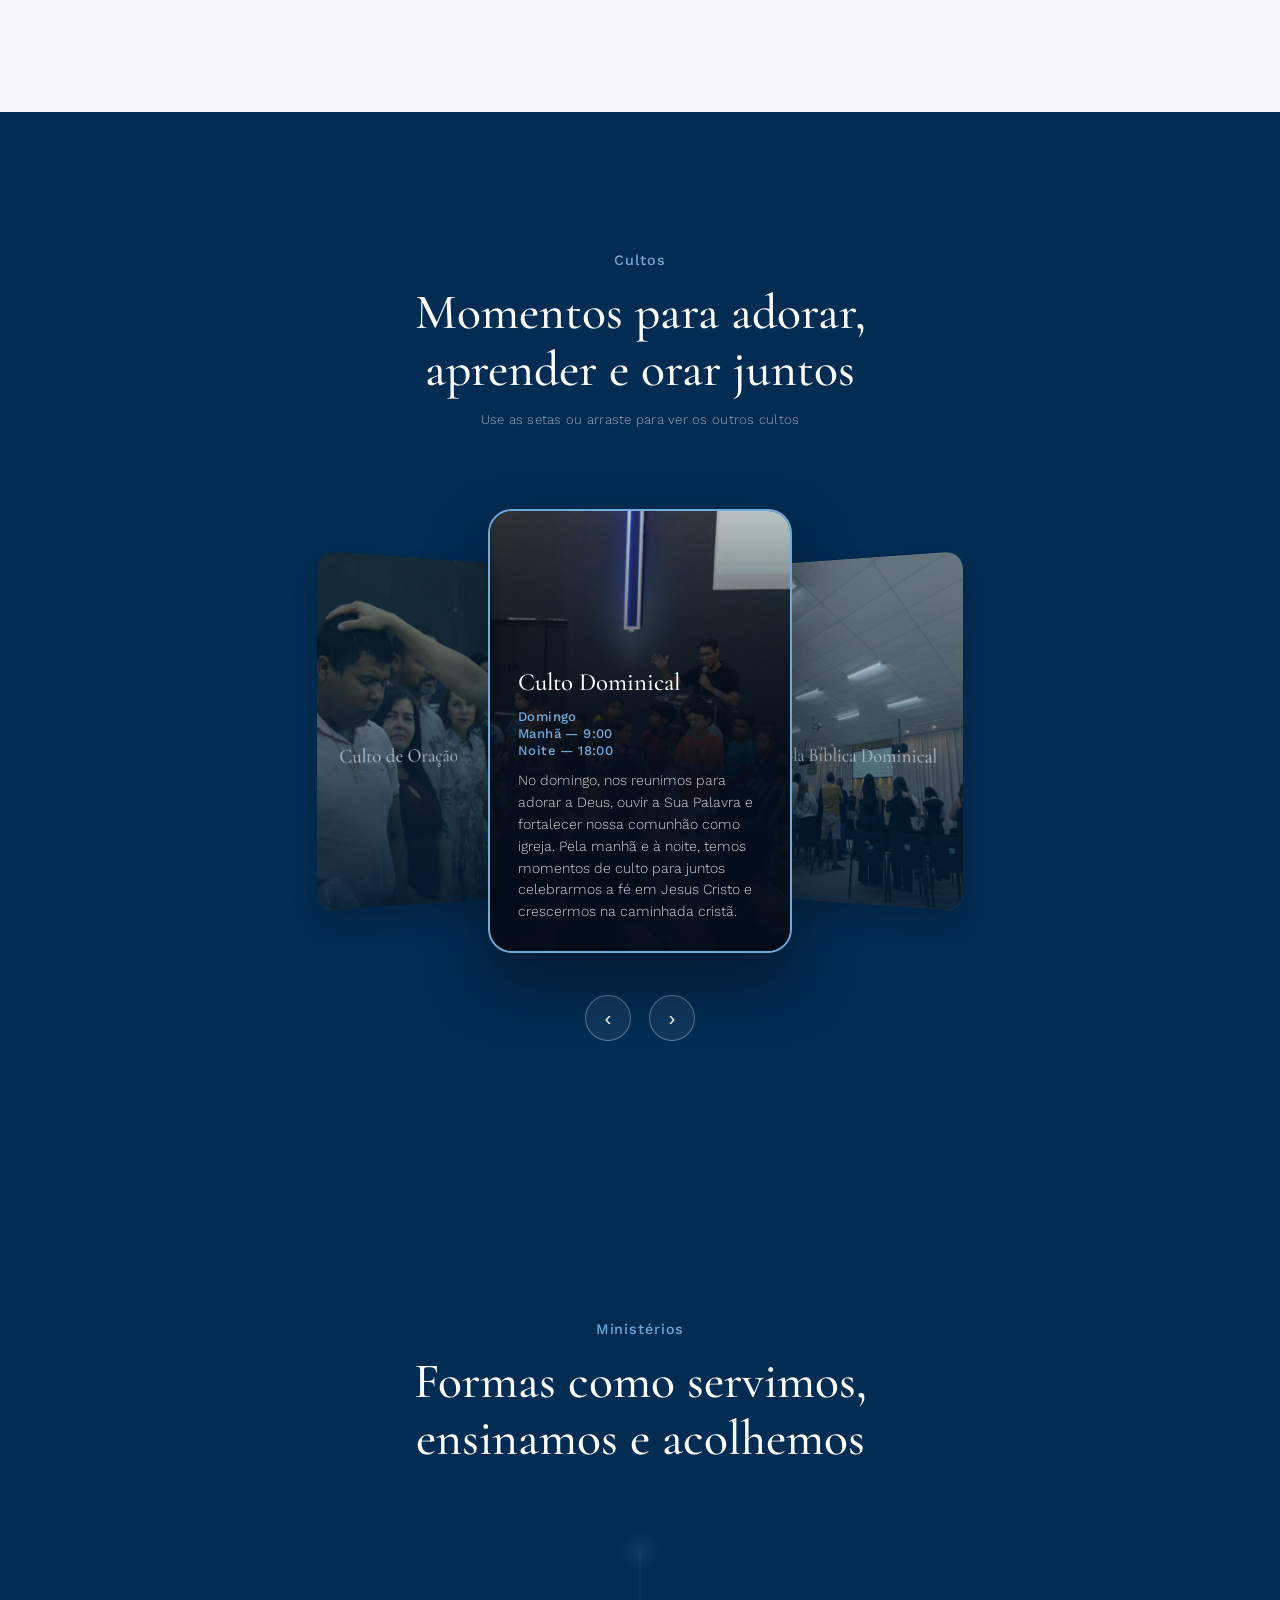
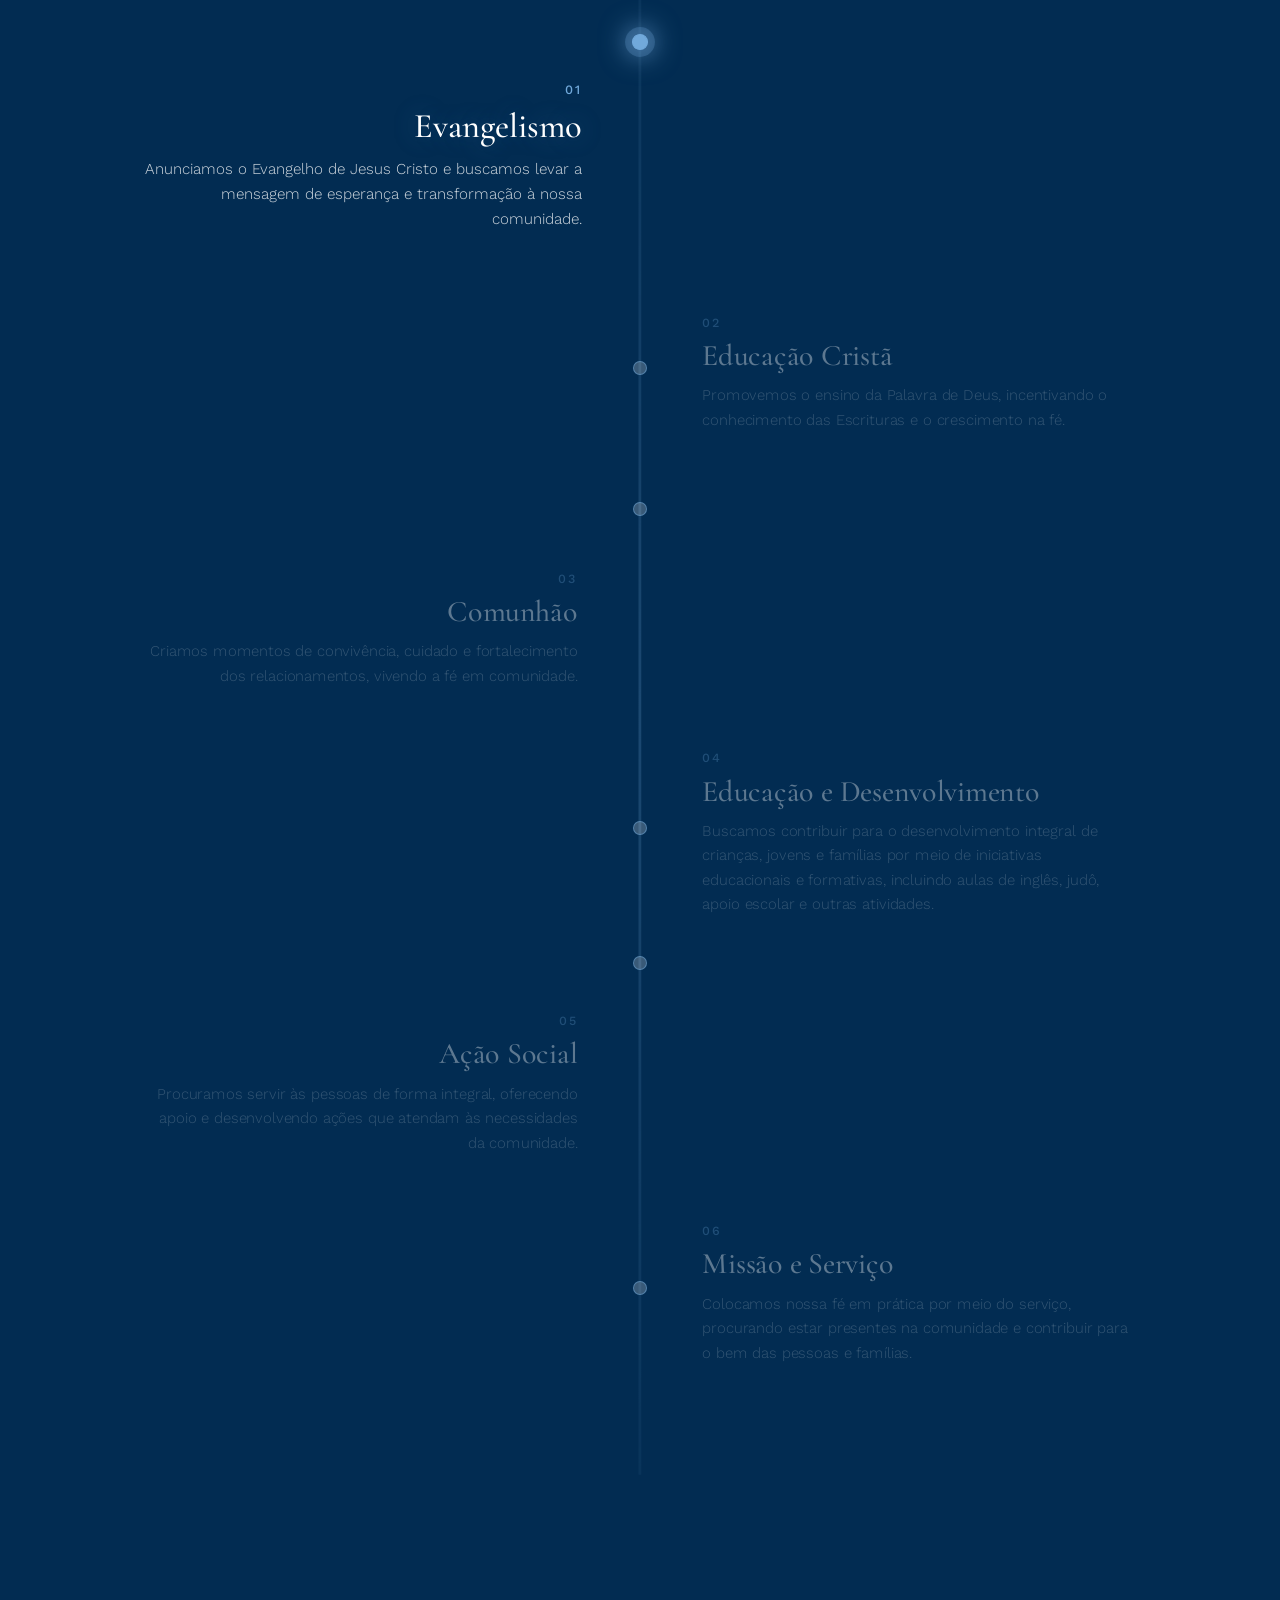
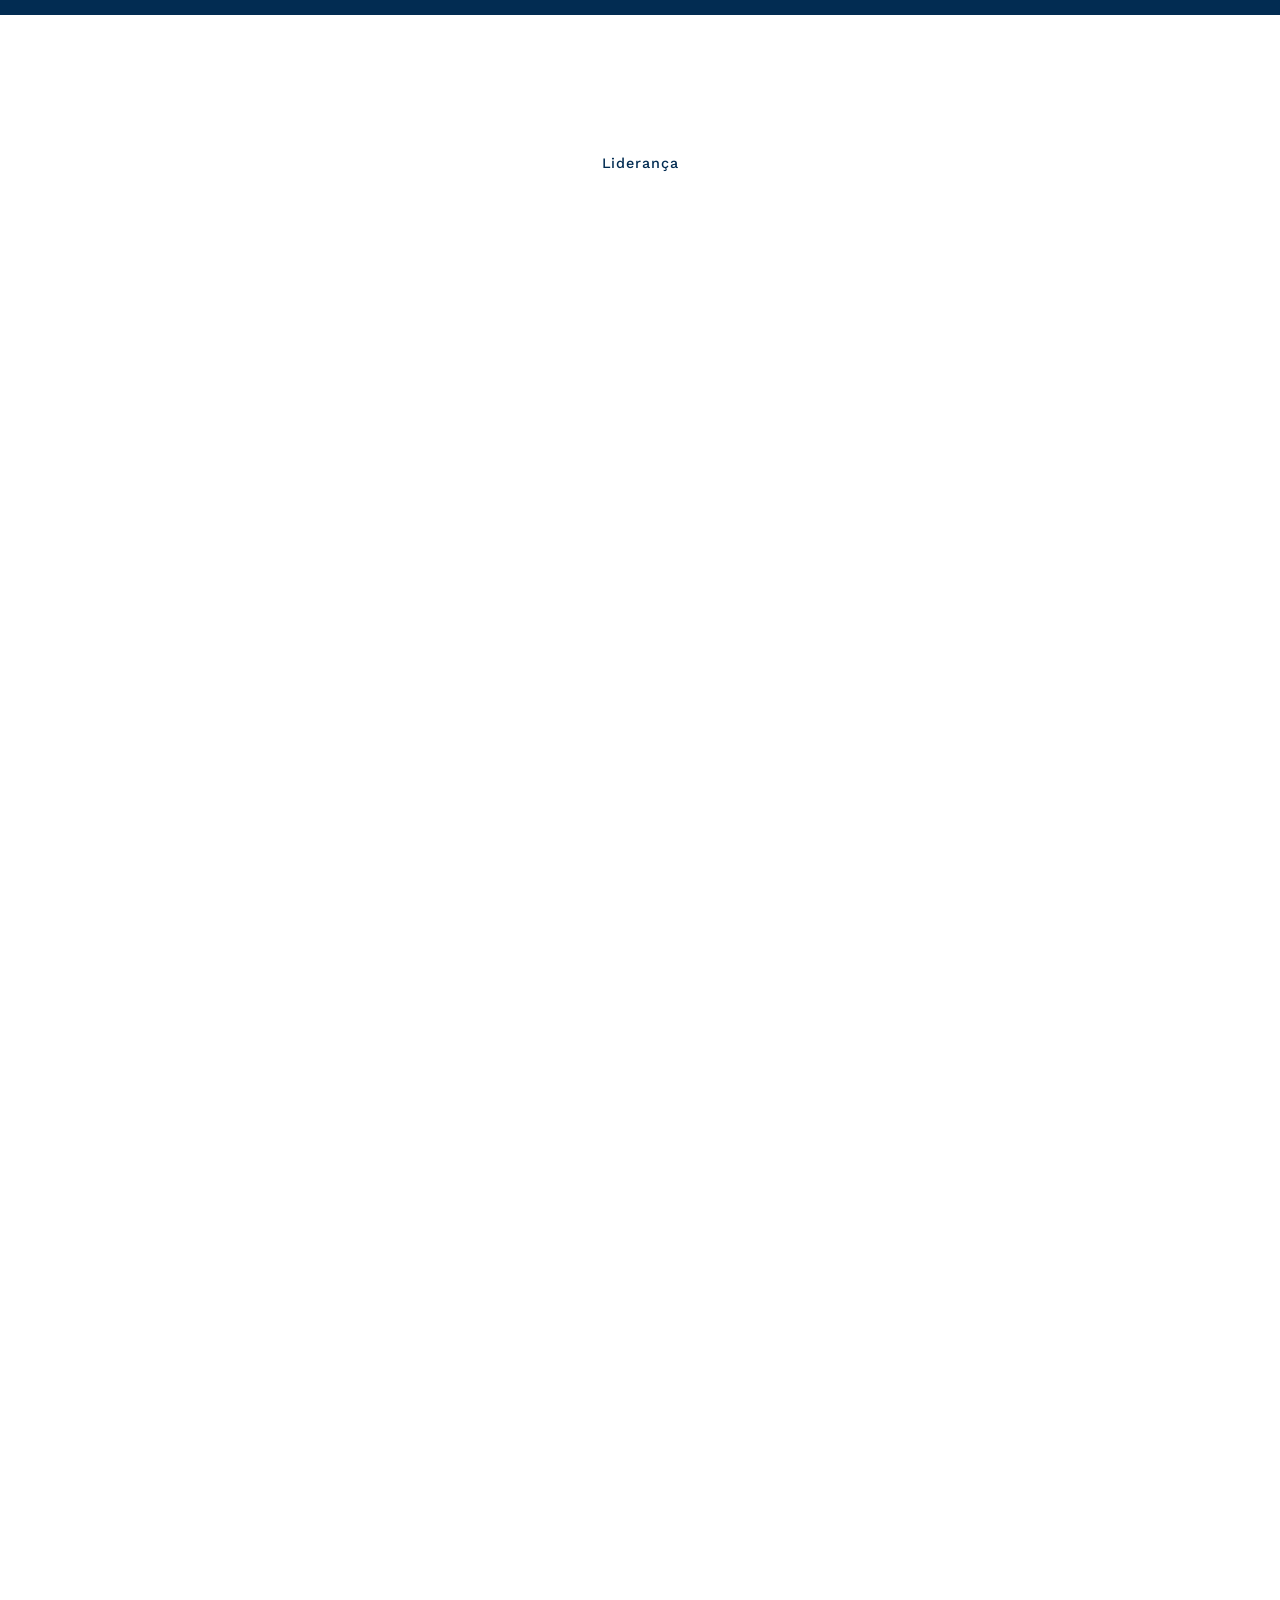
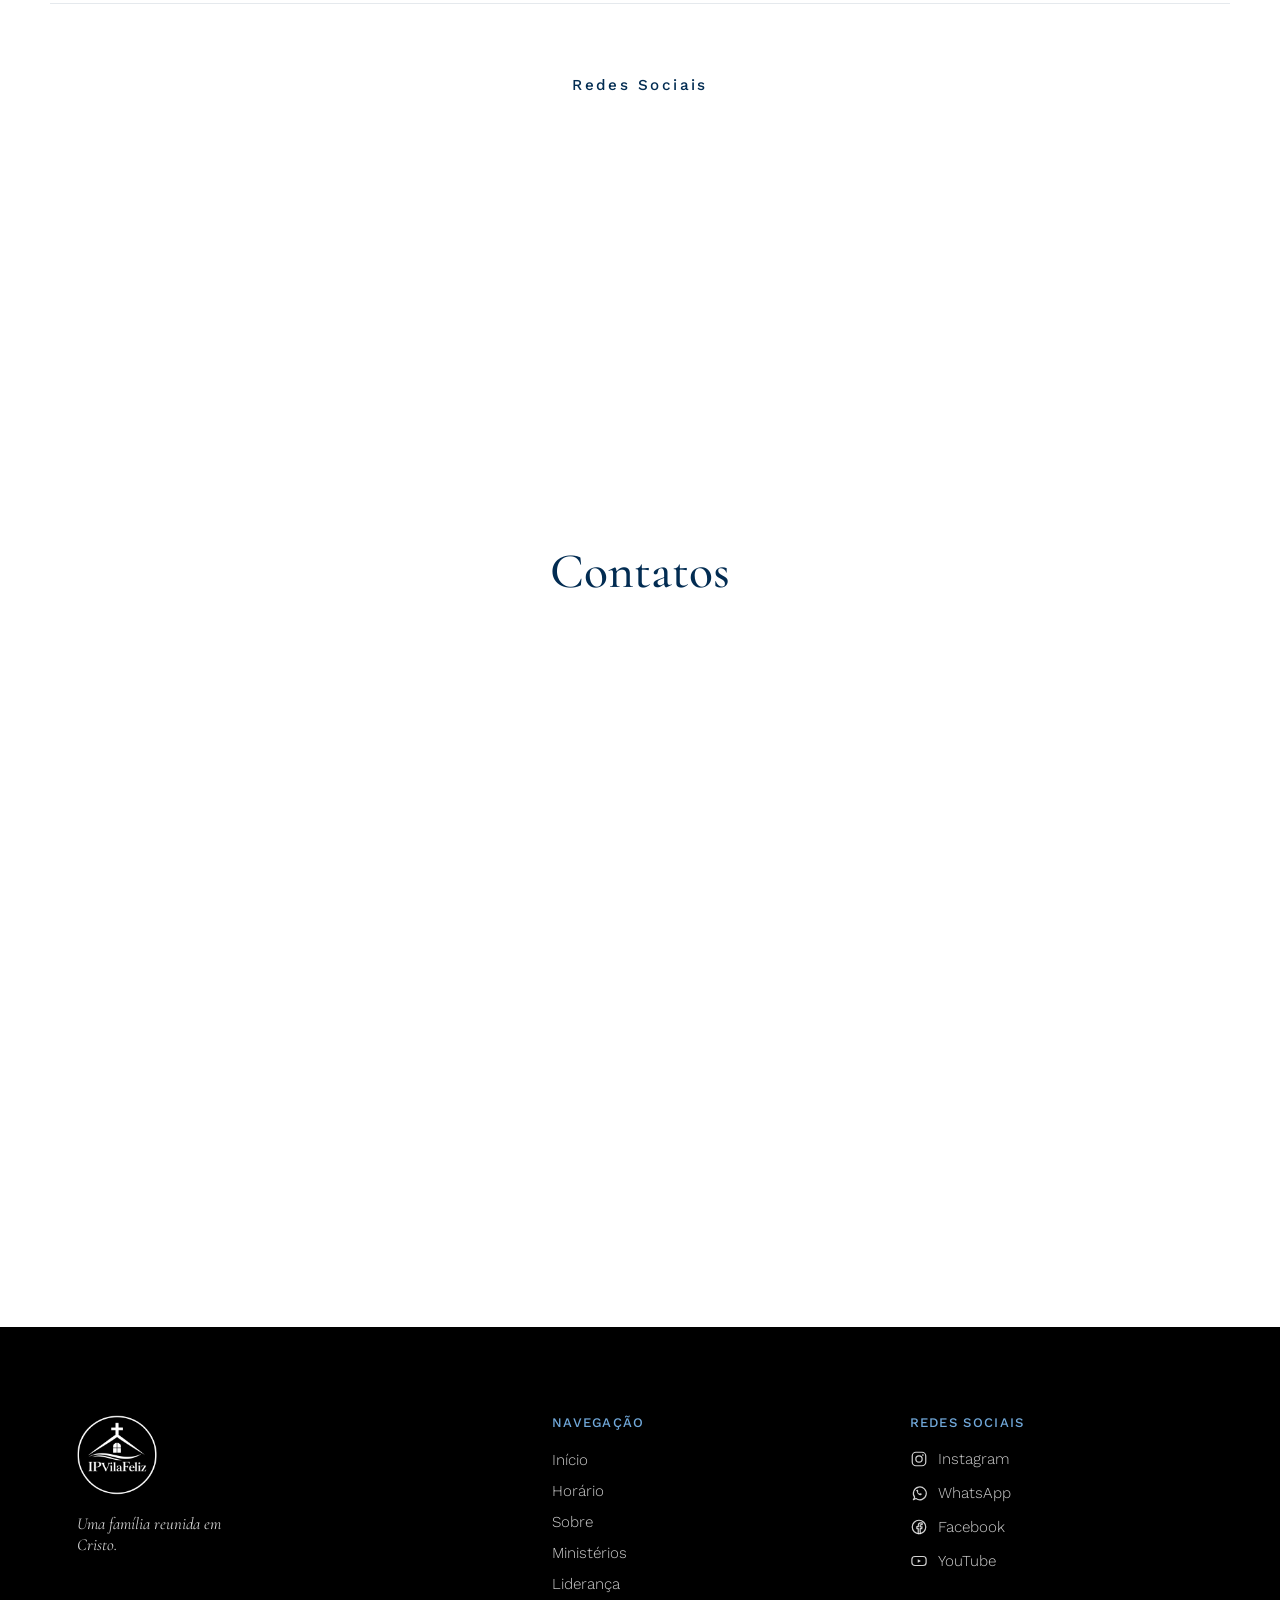
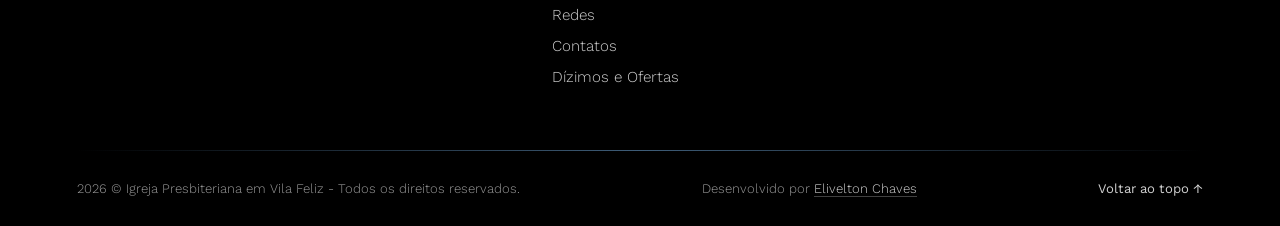
==== commit 124d0070: "Update index.html" ====
--- a/index.html
+++ b/index.html
@@ -113,7 +113,7 @@
           acolhem cada pessoa como parte da família. Seja qual for a sua
           caminhada, há um lugar reservado para você aqui.
         </p>
-        <a href="sobre.html" class="btn-outline">SAIBA MAIS SOBRE NOSSA IGREJA</a>
+        <a href="sobre.html?v=1" class="btn-outline">SAIBA MAIS SOBRE NOSSA IGREJA</a>
       </div>
     </div>
   </section>
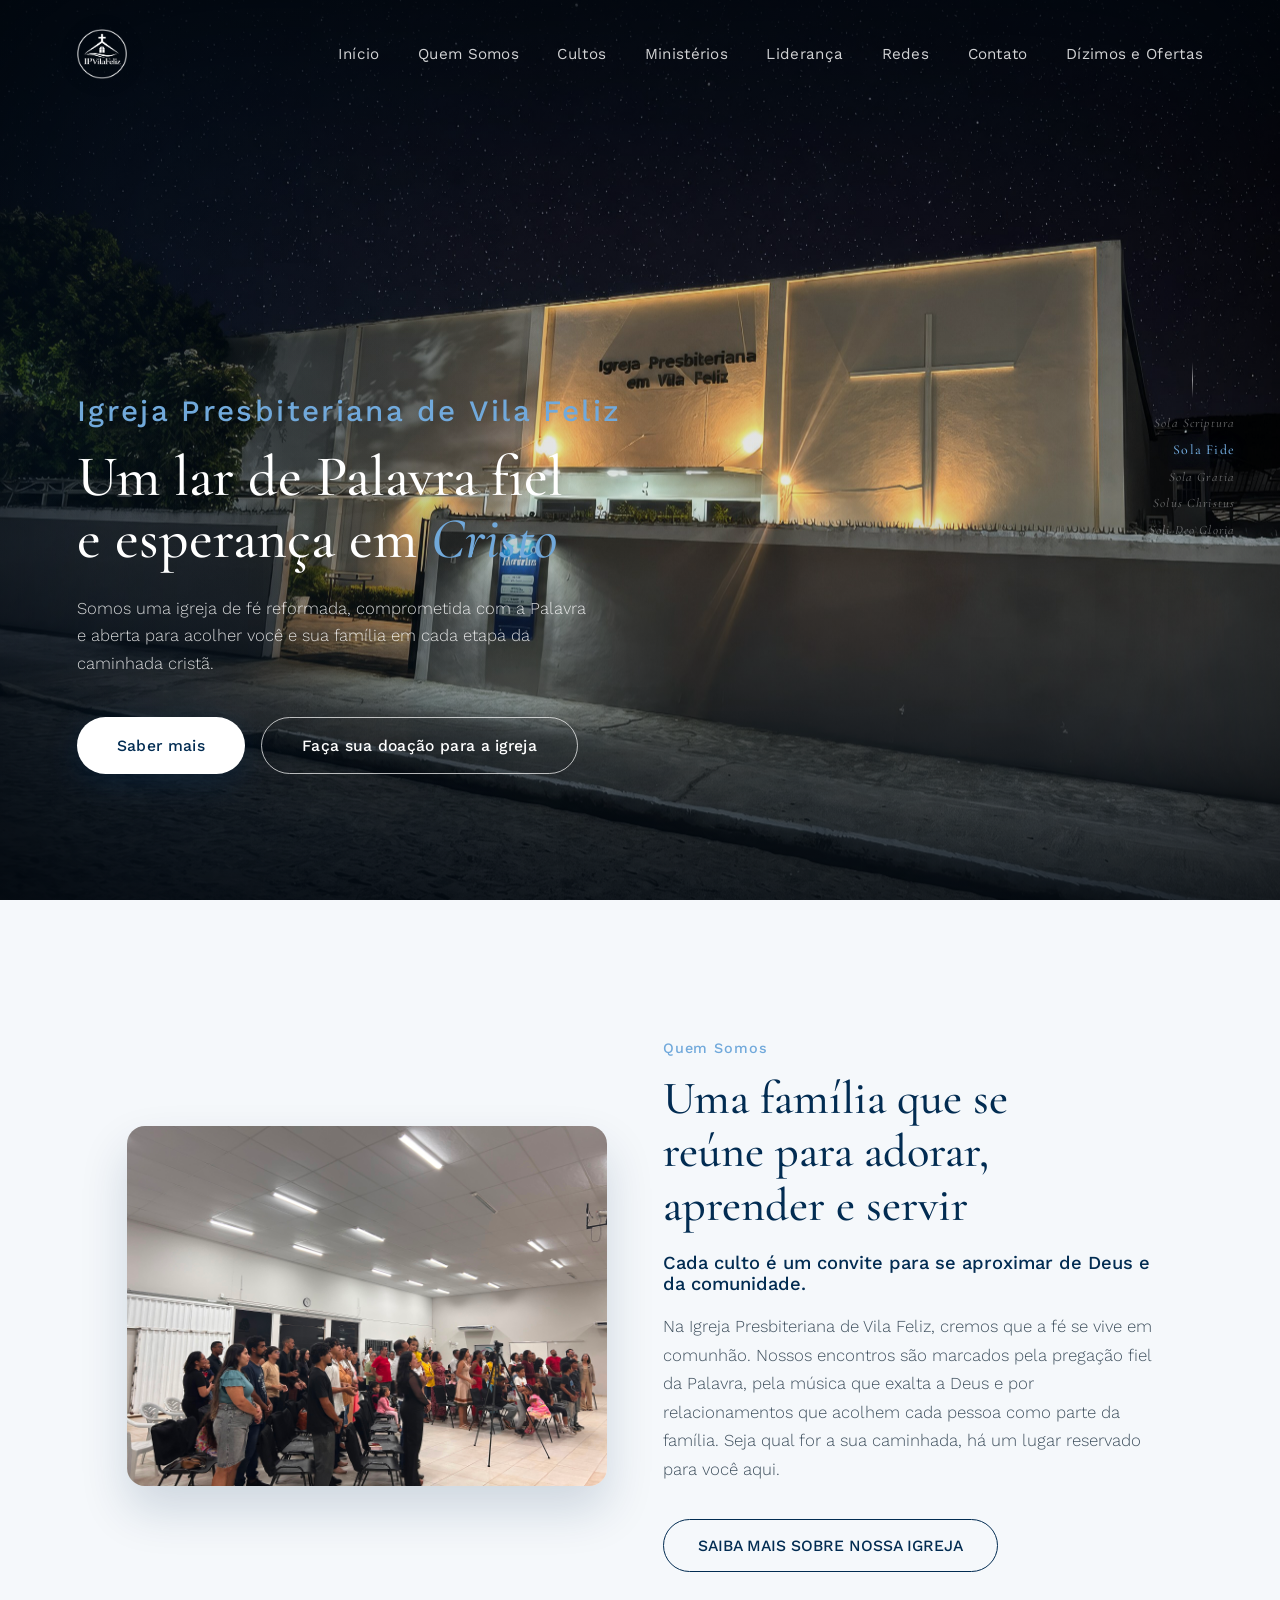
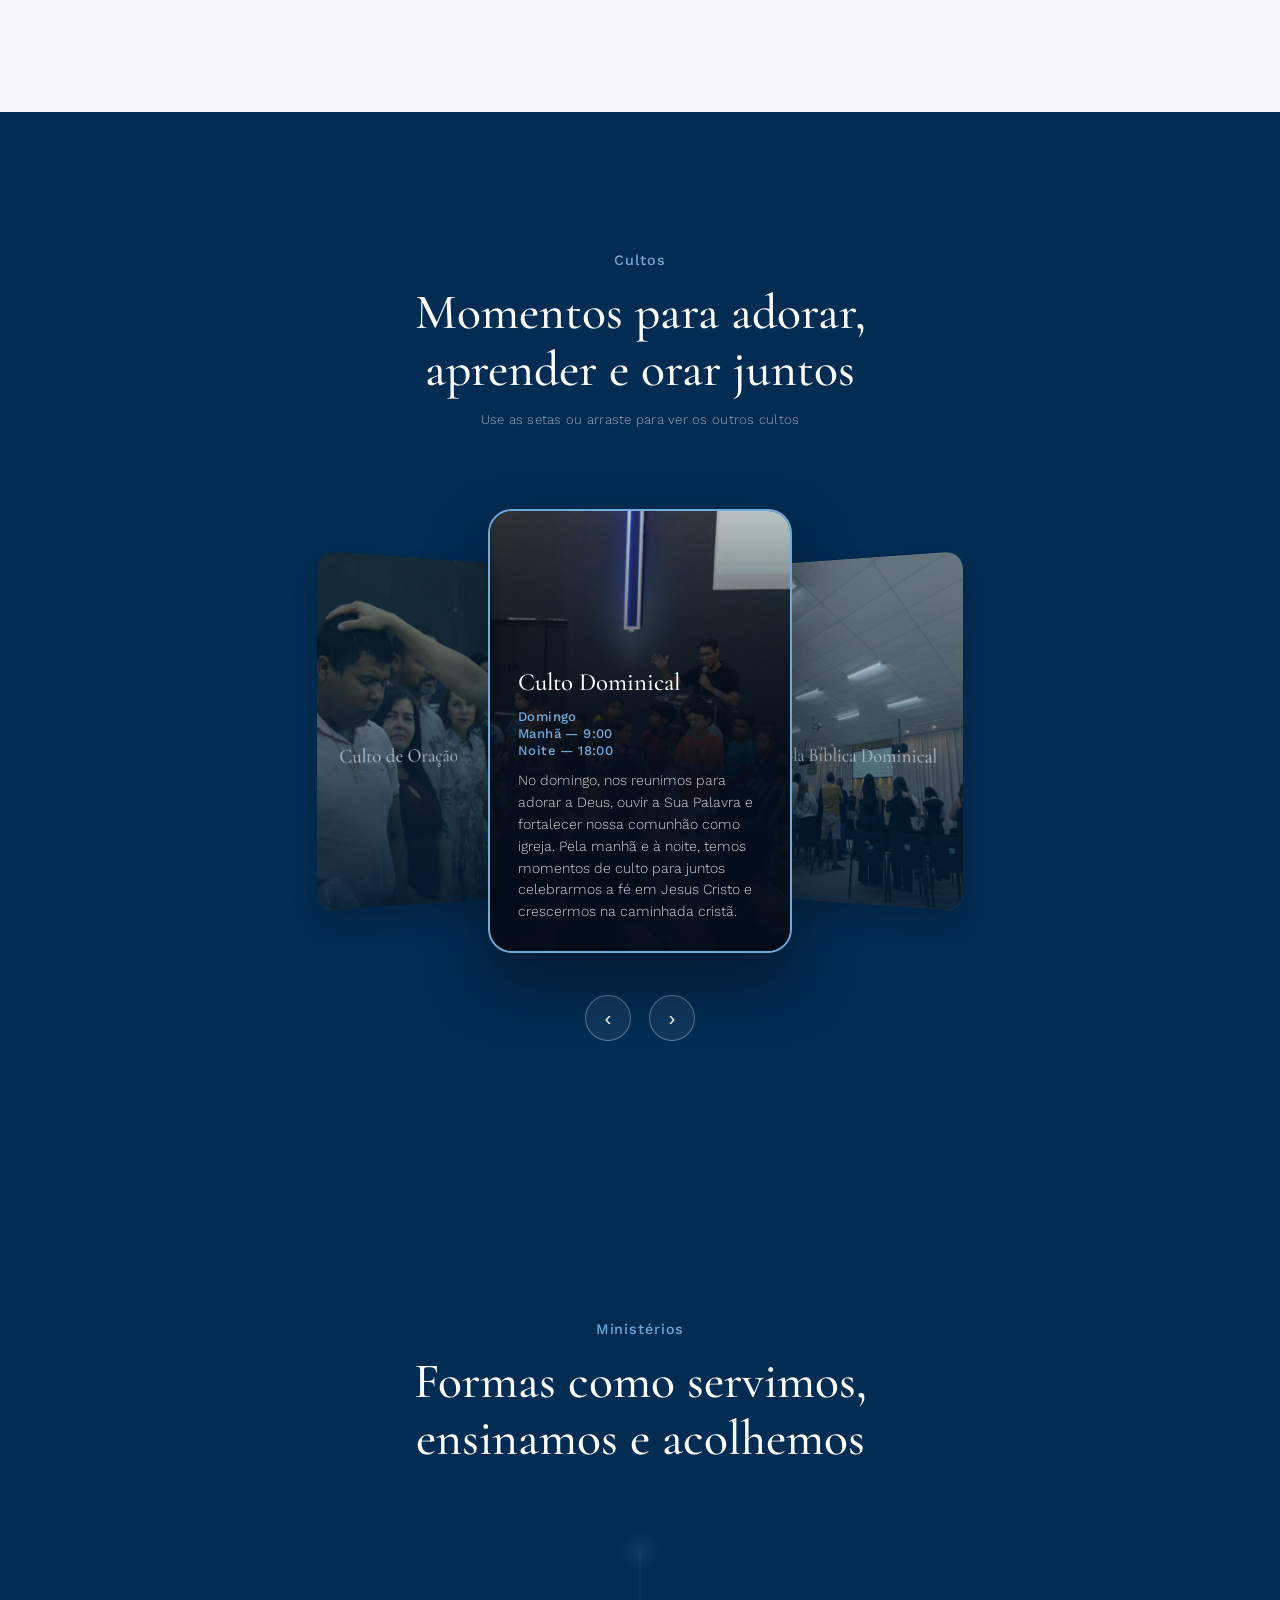
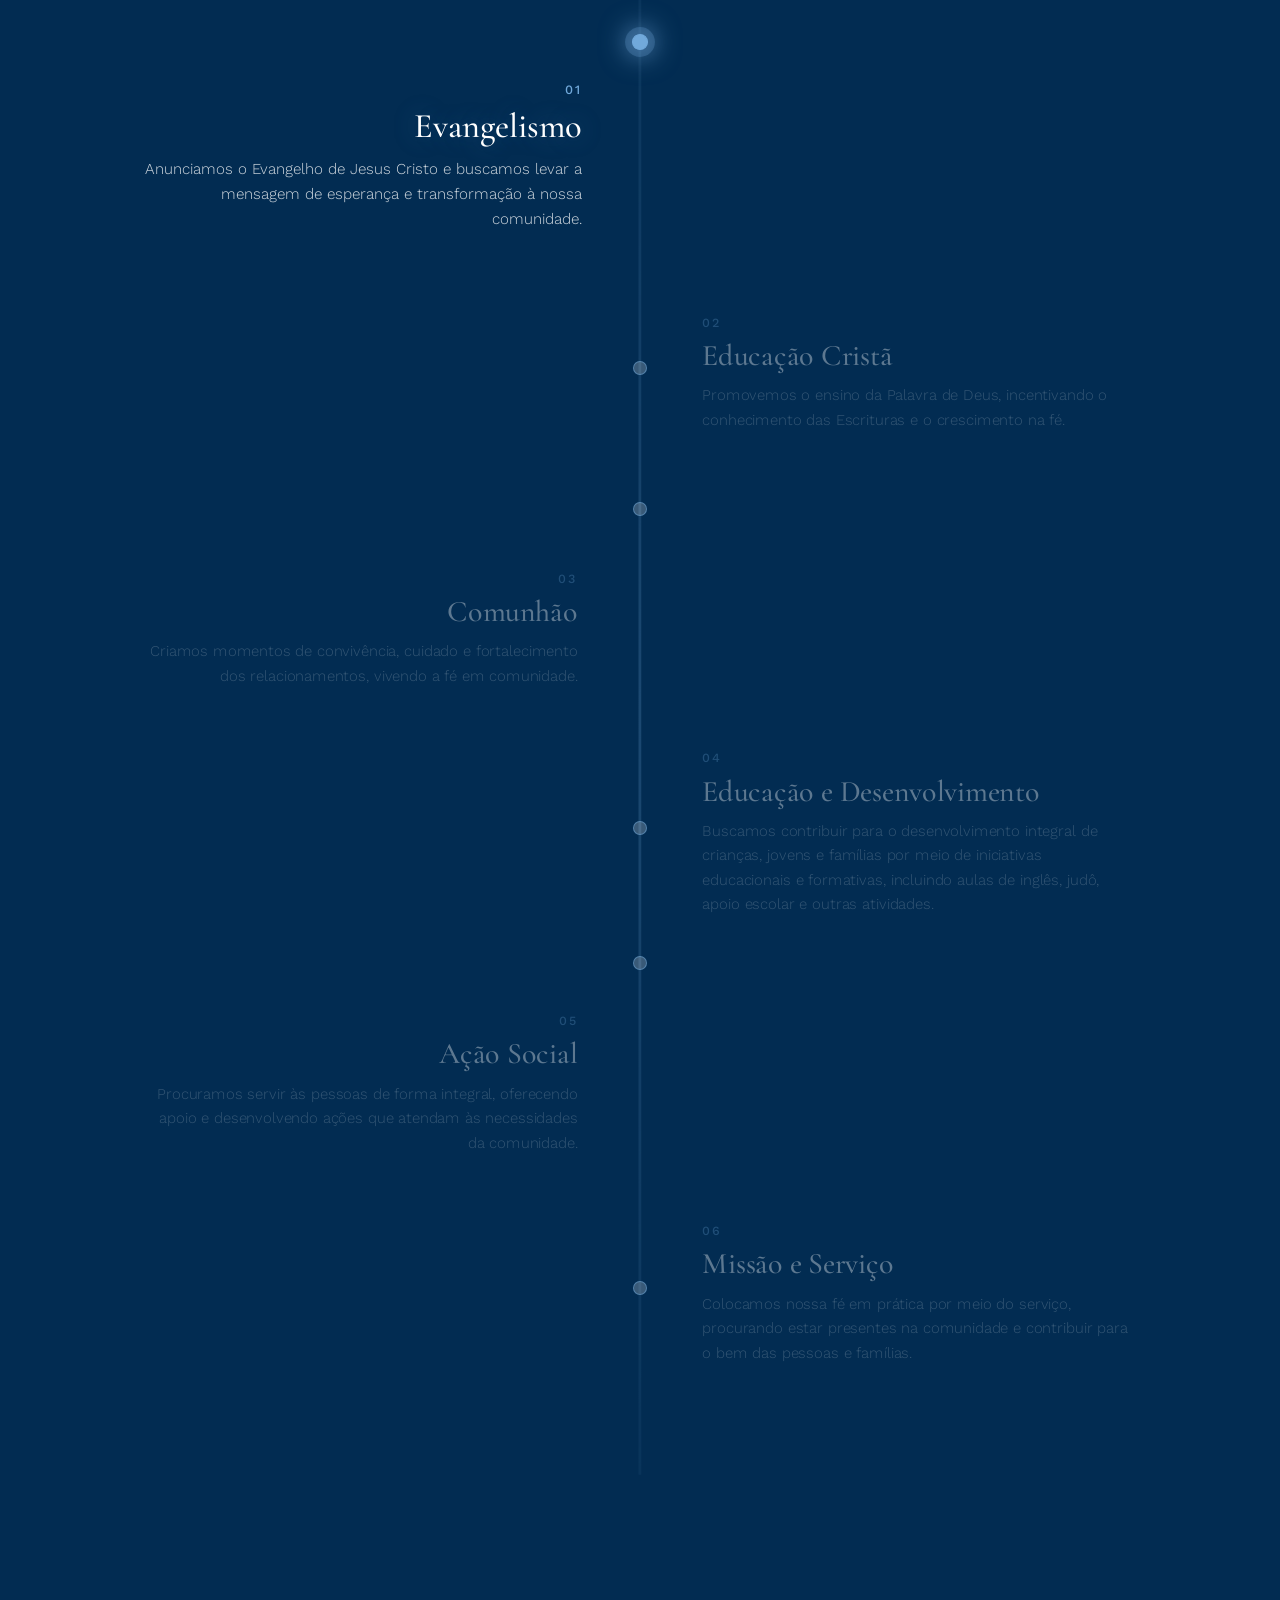
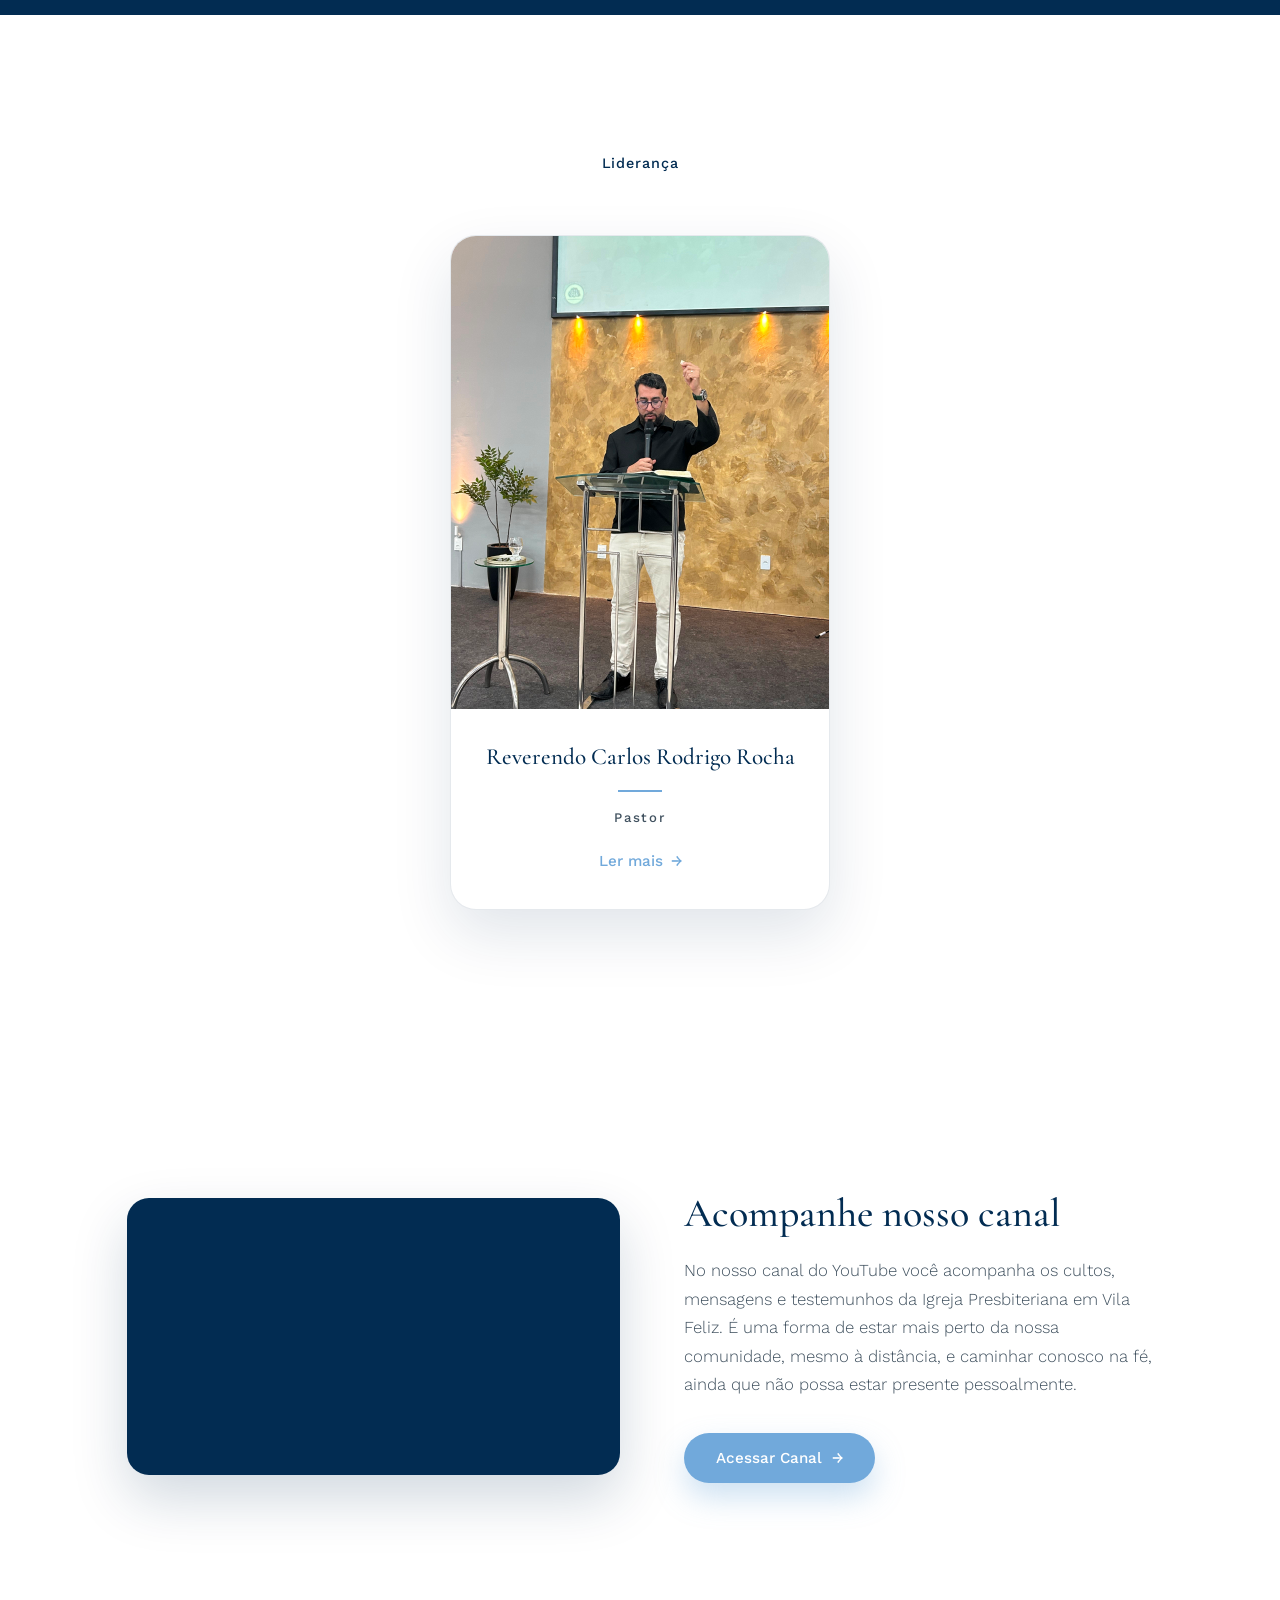
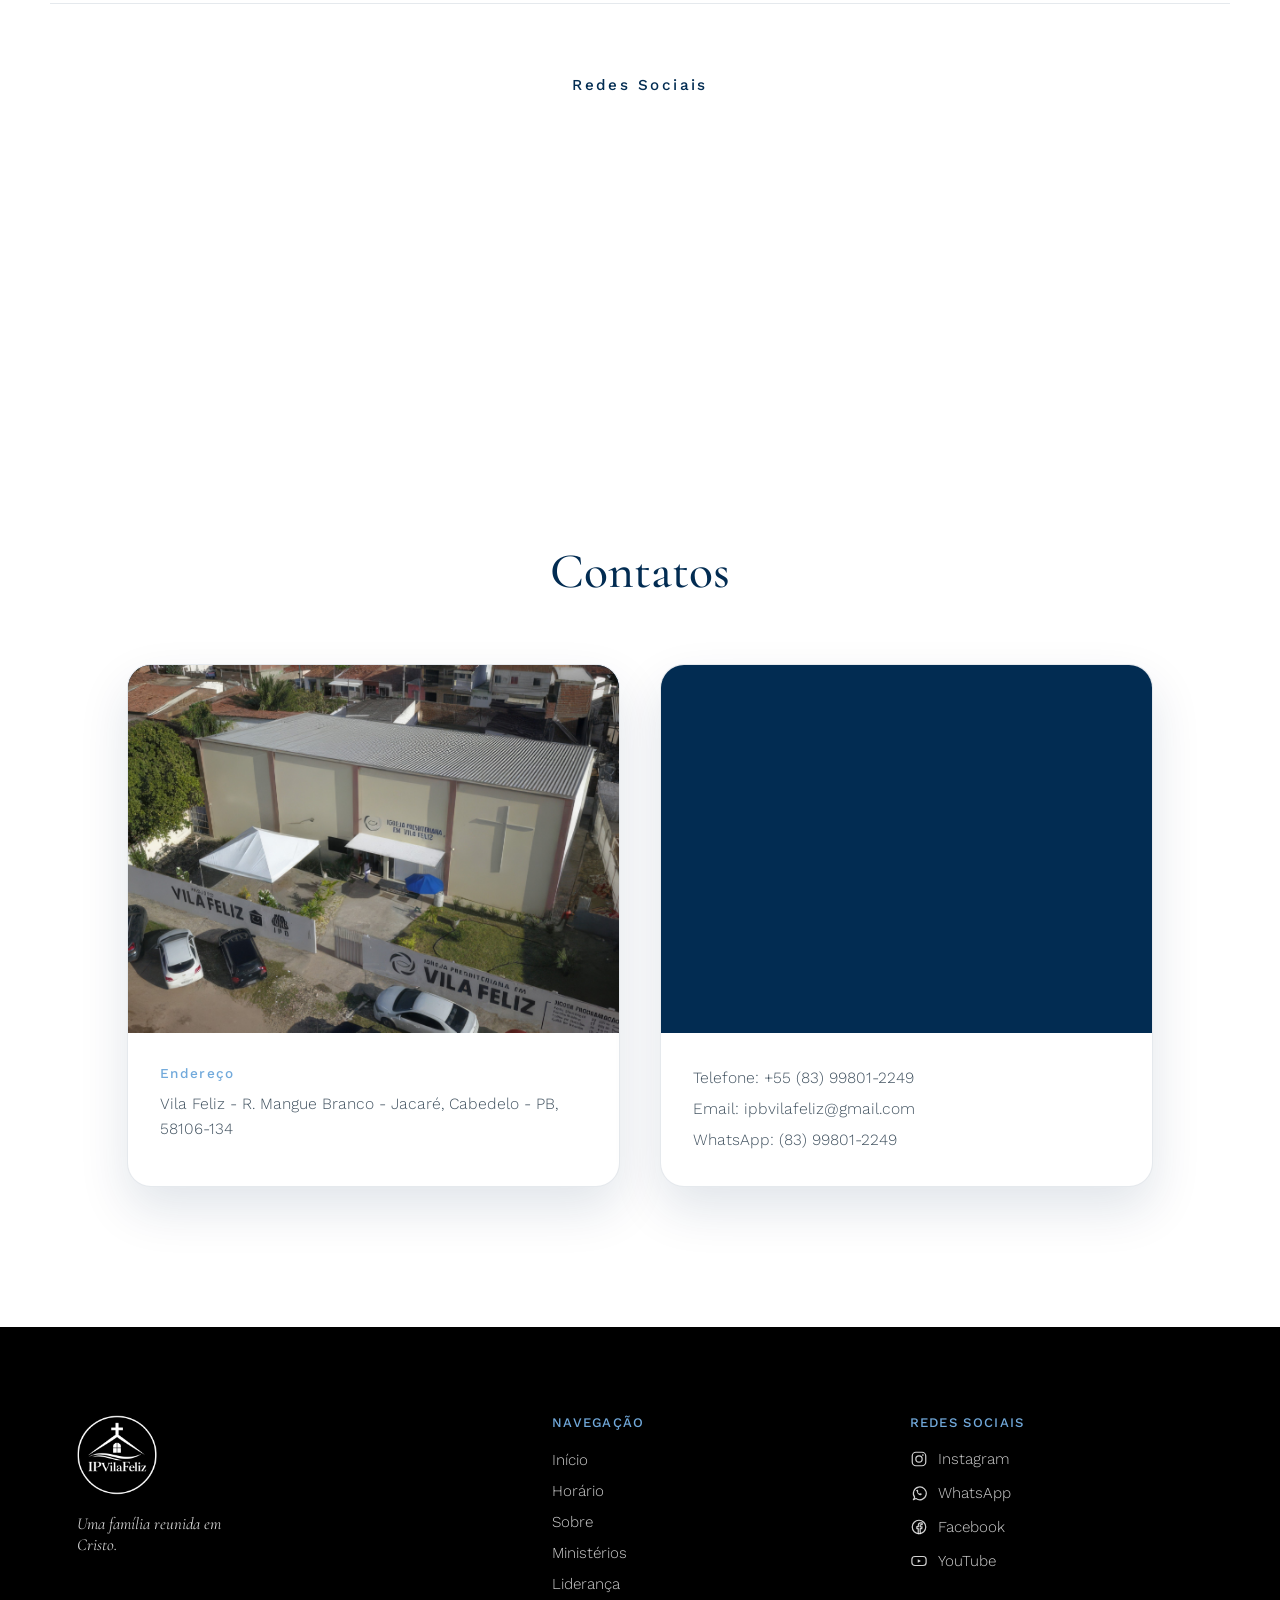
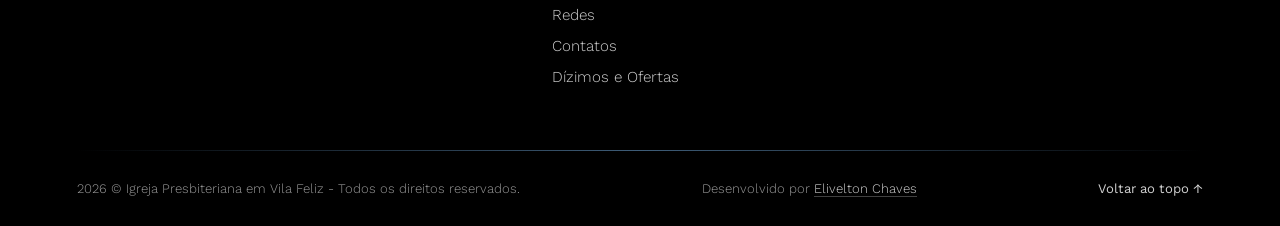
==== commit 4d2e18ae: "Update index.html" ====
--- a/index.html
+++ b/index.html
@@ -12,6 +12,16 @@
   <link rel="shortcut icon" href="assets/images/logo.ico" type="image/x-icon">
   <link rel="stylesheet" href="style/style.css" />
 </head>
+<!-- Google tag (gtag.js) -->
+<script async src="https://www.googletagmanager.com/gtag/js?id=G-RP7DLXP3WD"></script>
+<script>
+  window.dataLayer = window.dataLayer || [];
+  function gtag(){dataLayer.push(arguments);}
+  gtag('js', new Date());
+
+  gtag('config', 'G-RP7DLXP3WD');
+</script>
+
 <body>
 
   <section class="hero" id="hero">
